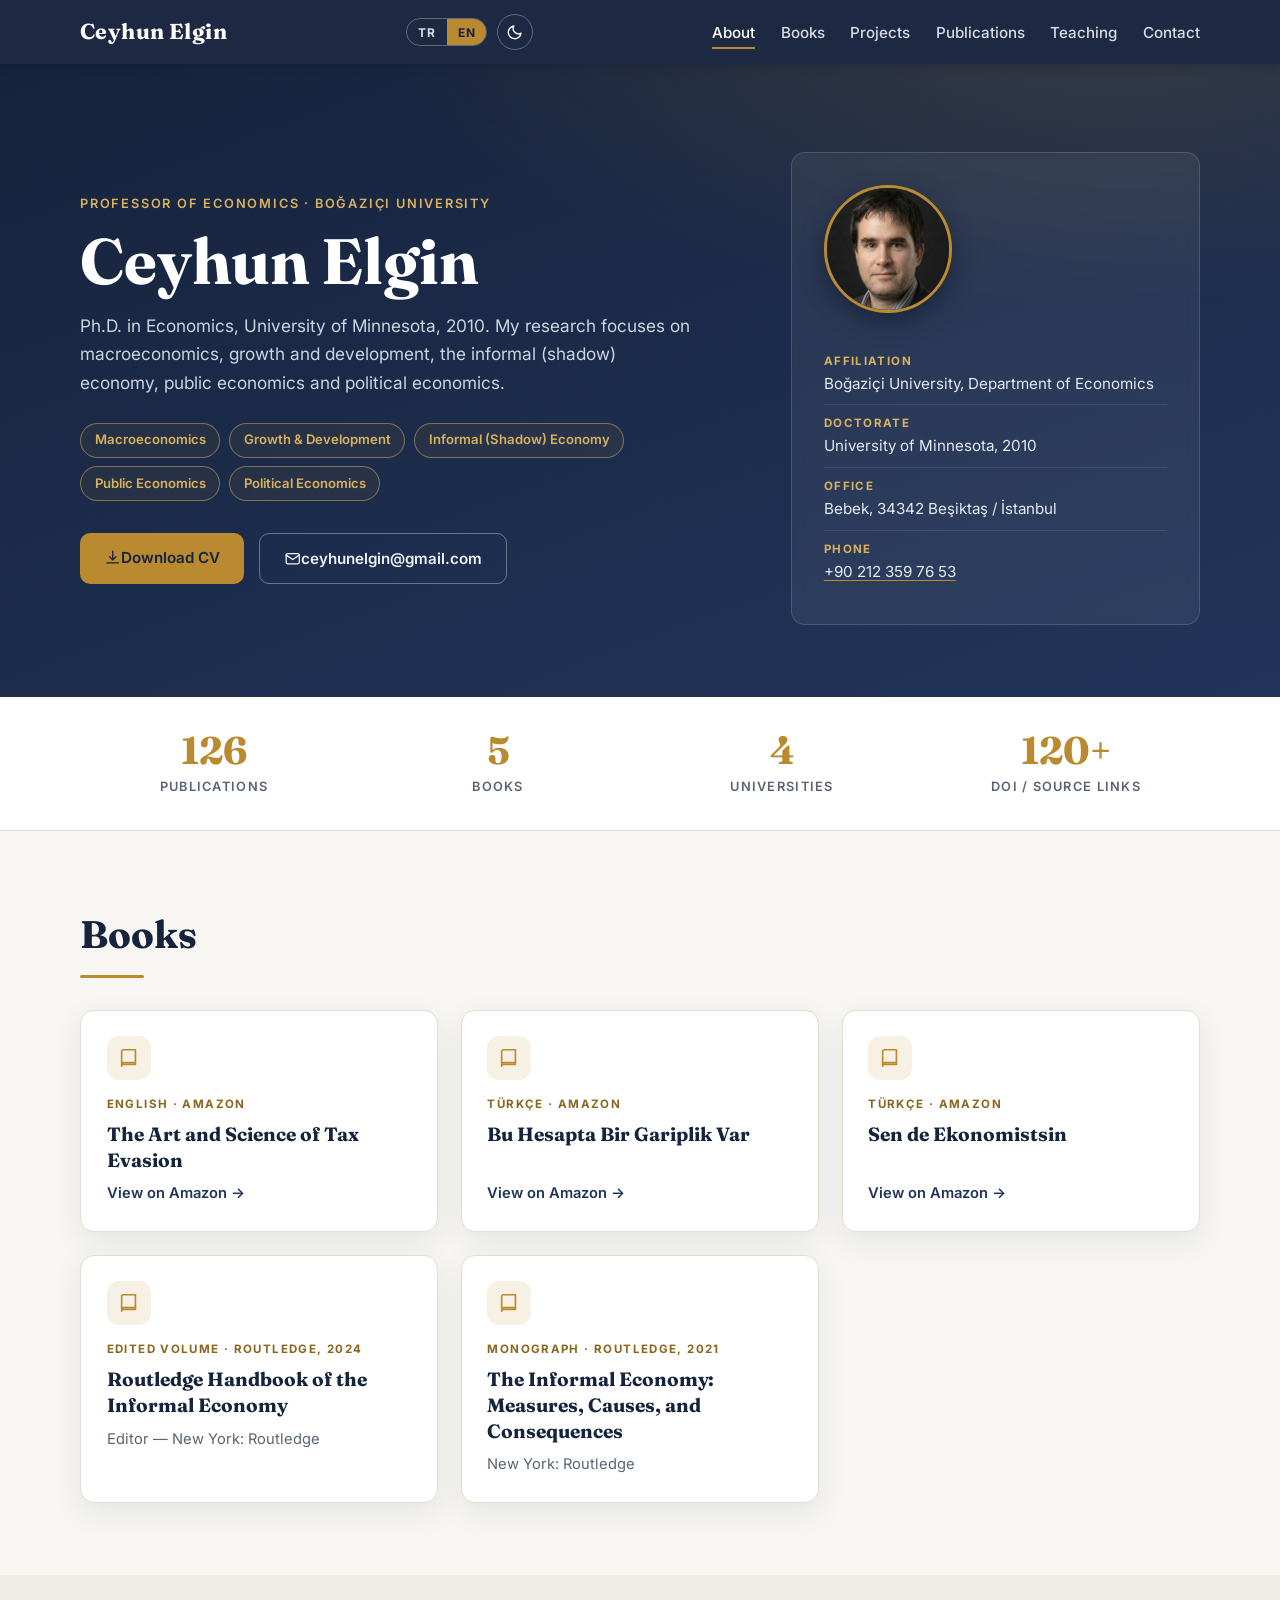
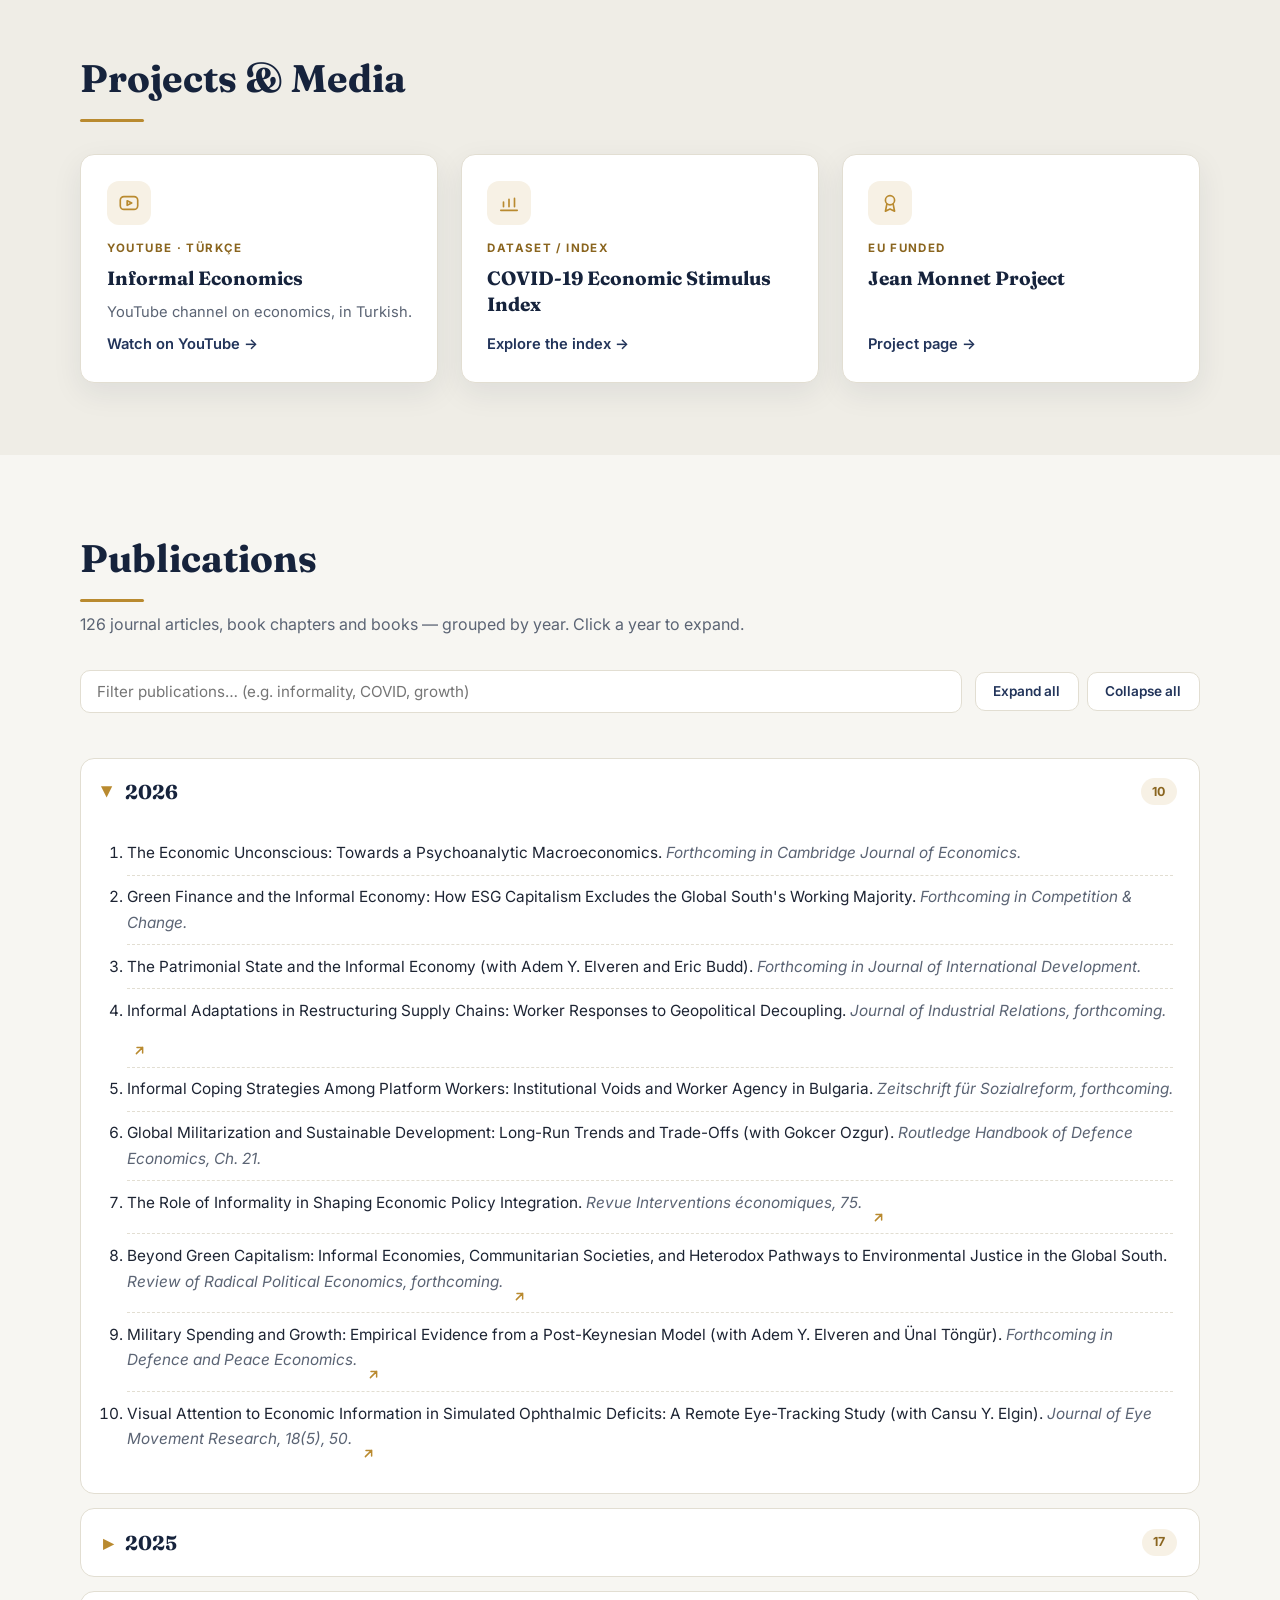
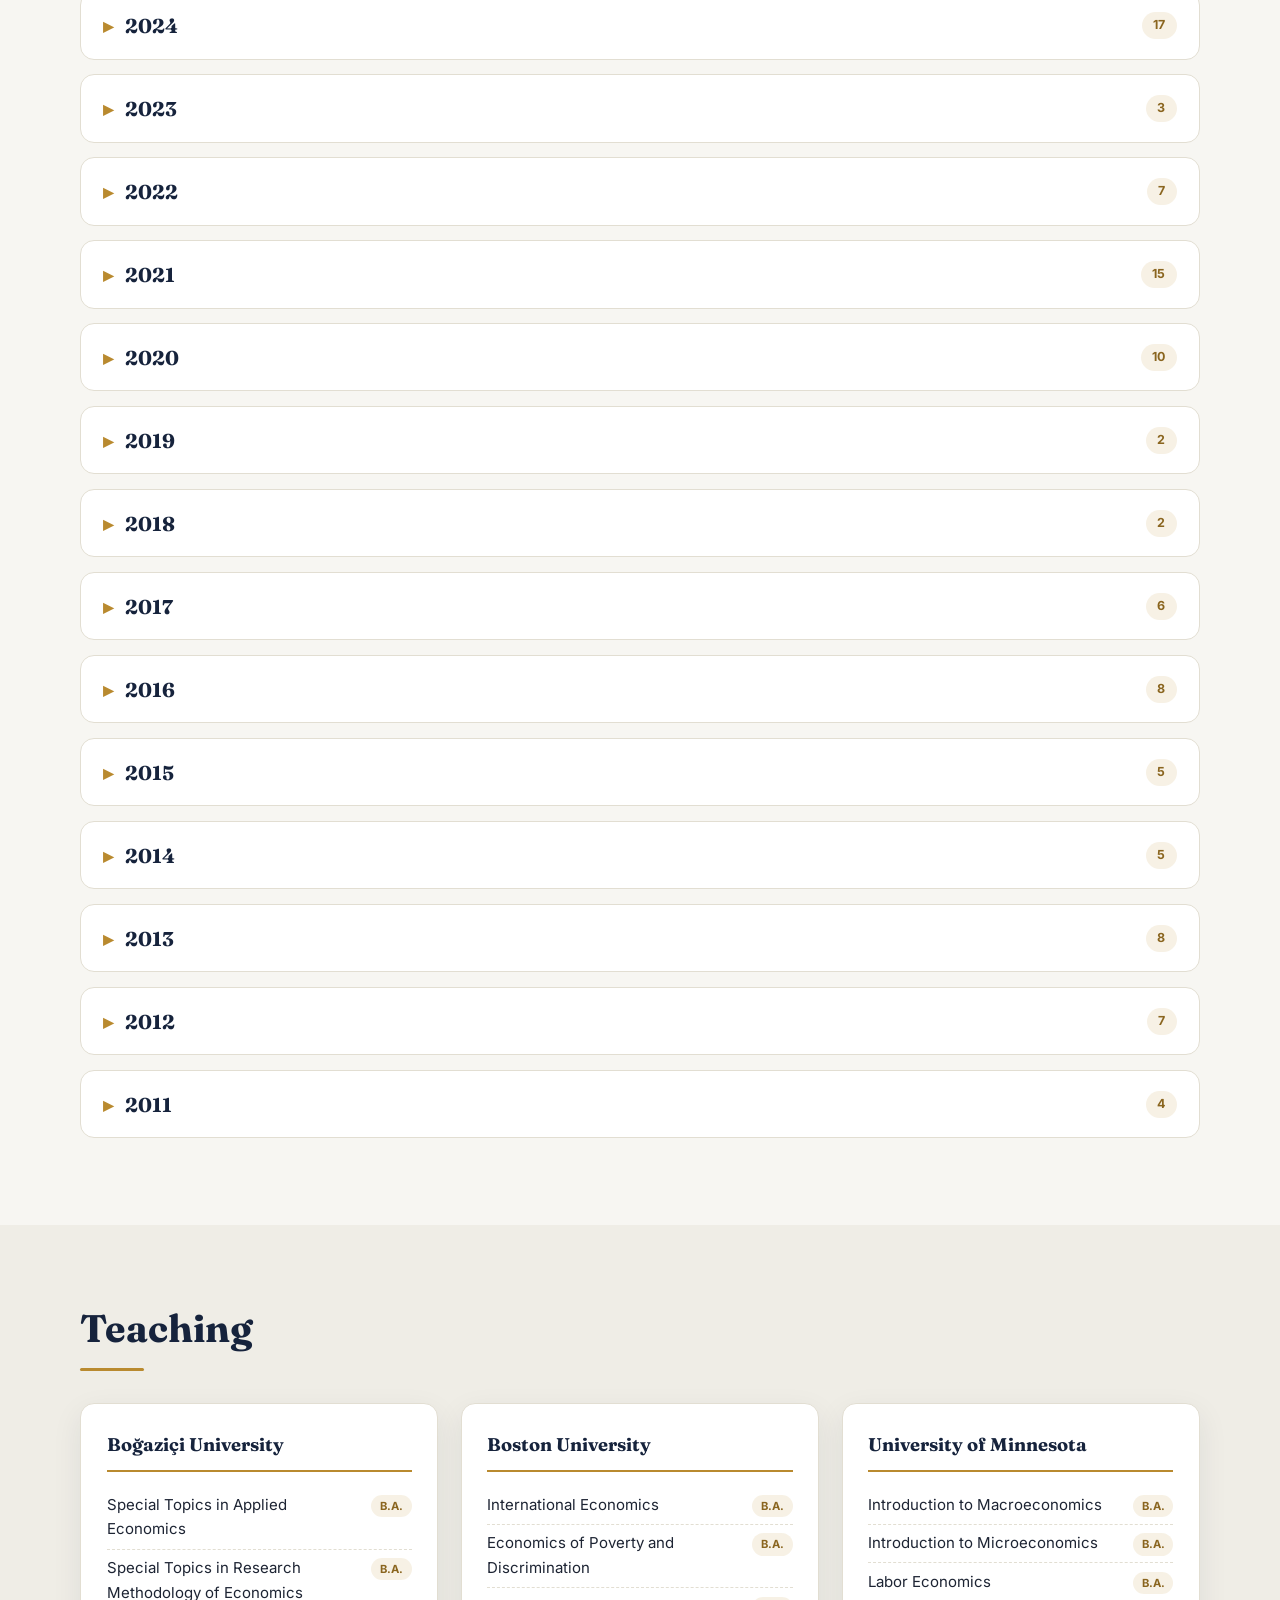
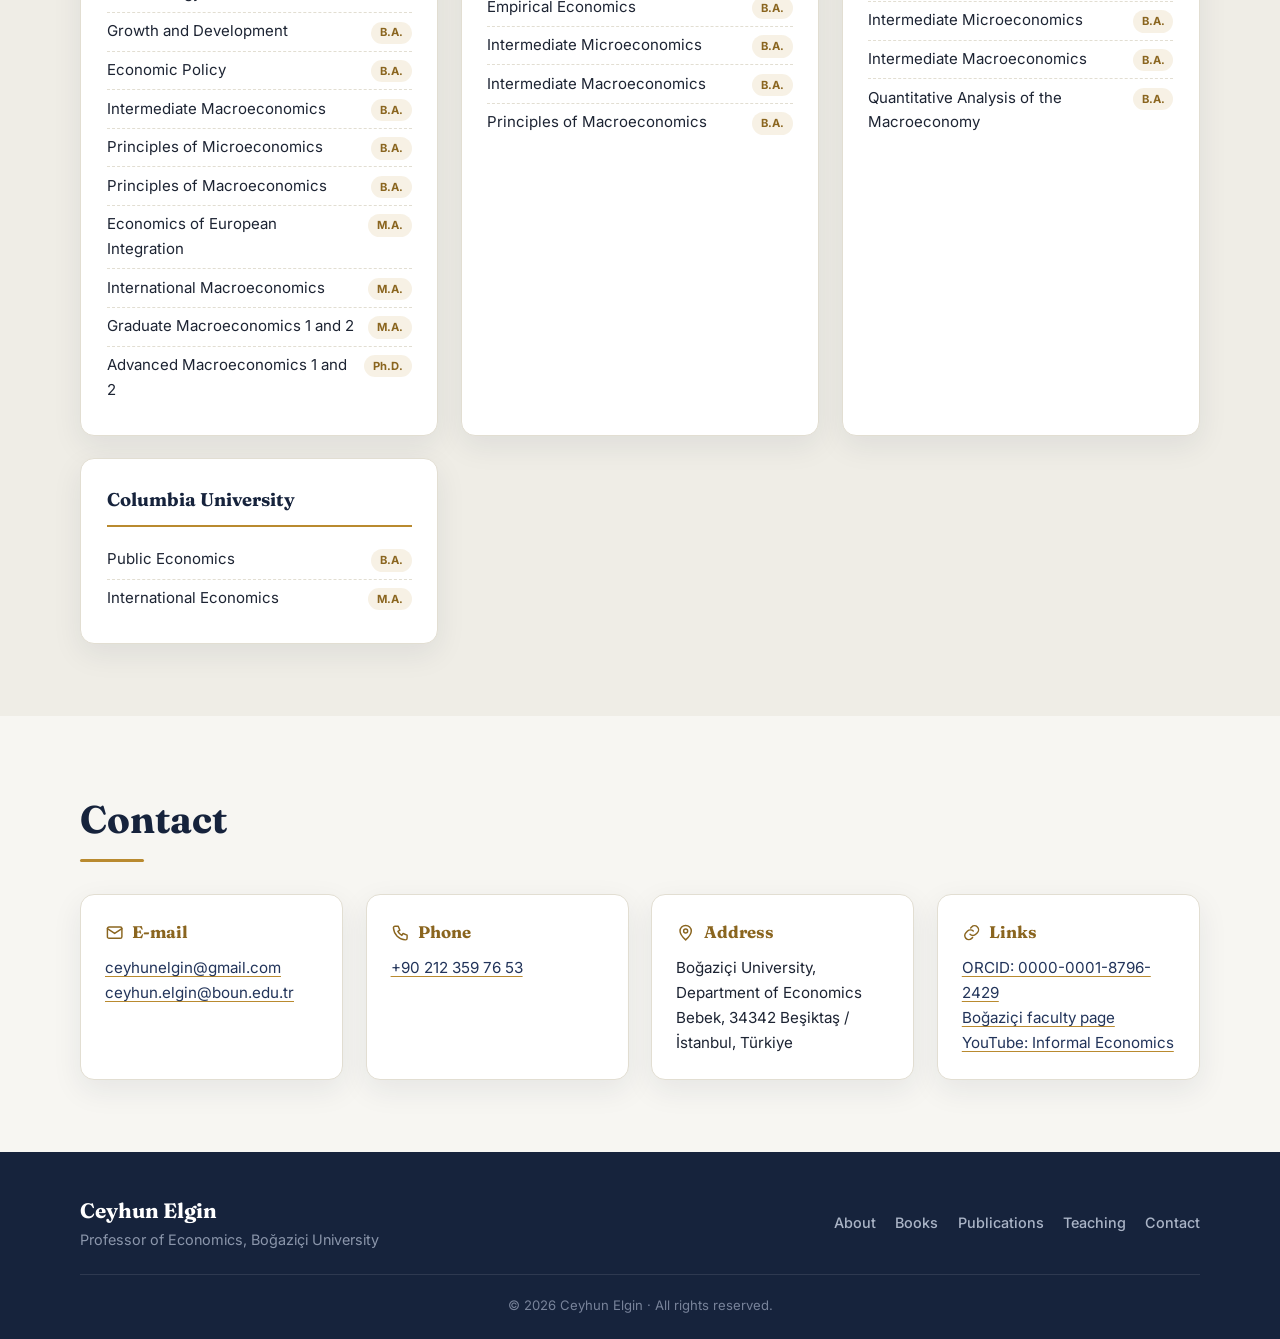
==== index.html @ 6b109268 "Add files via upload" ====
<!DOCTYPE html>
<html lang="en">
<head>
  <meta charset="UTF-8">
  <meta name="viewport" content="width=device-width, initial-scale=1.0">
  <title>Ceyhun Elgin — Professor of Economics, Boğaziçi University</title>
  <meta name="description" content="Ceyhun Elgin — Professor of Economics at Boğaziçi University. Macroeconomics, growth and development, informal (shadow) economy, public economics, political economics.">
  <link rel="icon" type="image/svg+xml" href="assets/favicon.svg">
  <meta property="og:type" content="website">
  <meta property="og:title" content="Ceyhun Elgin — Professor of Economics, Boğaziçi University">
  <meta property="og:description" content="Macroeconomics, growth and development, informal (shadow) economy, public economics, political economics.">
  <meta property="og:image" content="assets/photo.jpg">
  <meta name="twitter:card" content="summary">
  <link rel="preconnect" href="https://fonts.googleapis.com">
  <link rel="preconnect" href="https://fonts.gstatic.com" crossorigin>
  <link href="https://fonts.googleapis.com/css2?family=Fraunces:opsz,wght@9..144,600;9..144,700&amp;family=Inter:wght@400;500;600;700&amp;display=swap" rel="stylesheet">
  <script type="application/ld+json">
  {
    "@context": "https://schema.org",
    "@type": "Person",
    "name": "Ceyhun Elgin",
    "jobTitle": "Professor of Economics",
    "affiliation": { "@type": "CollegeOrUniversity", "name": "Boğaziçi University" },
    "alumniOf": { "@type": "CollegeOrUniversity", "name": "University of Minnesota" },
    "email": "mailto:ceyhunelgin@gmail.com",
    "url": "http://www.ceyhunelgin.com/",
    "sameAs": [
      "https://orcid.org/0000-0001-8796-2429",
      "https://econ.boun.edu.tr/tr/ceyhun-elgin",
      "https://www.youtube.com/@kayitdisi/"
    ]
  }
  </script>
  <link rel="stylesheet" href="css/style.css">
</head>
<body>
  <a class="skip-link" href="#about" data-i18n="a11y.skip">Skip to main content</a>

  <header class="site-header" id="top">
    <nav class="nav container" data-i18n-attr="aria-label:a11y.mainnav" aria-label="Main navigation">
      <a class="nav__brand" href="#top">Ceyhun&nbsp;Elgin</a>
      <div class="nav__actions">
        <div class="lang-switch" role="group" aria-label="Language / Dil">
          <button type="button" data-lang="tr">TR</button>
          <button type="button" data-lang="en" class="active">EN</button>
        </div>
        <button class="theme-toggle" id="themeToggle" data-i18n-attr="aria-label:a11y.themeDark" aria-label="Switch to dark theme"></button>
        <button class="nav__toggle" data-i18n-attr="aria-label:a11y.menu" aria-label="Toggle menu" aria-expanded="false">
          <span></span><span></span><span></span>
        </button>
      </div>
      <ul class="nav__links">
        <li><a href="#about" data-i18n="nav.about">About</a></li>
        <li><a href="#books" data-i18n="nav.books">Books</a></li>
        <li><a href="#projects" data-i18n="nav.projects">Projects</a></li>
        <li><a href="#publications" data-i18n="nav.publications">Publications</a></li>
        <li><a href="#teaching" data-i18n="nav.teaching">Teaching</a></li>
        <li><a href="#contact" data-i18n="nav.contact">Contact</a></li>
      </ul>
    </nav>
  </header>

  <main>

    <!-- ============ HERO / ABOUT ============ -->
    <section class="hero" id="about">
      <div class="container hero__grid">
        <div class="hero__text">
          <p class="hero__kicker" data-i18n="hero.kicker">Professor of Economics · Boğaziçi University</p>
          <h1 class="hero__name">Ceyhun Elgin</h1>
          <p class="hero__bio" data-i18n="hero.bio">
            Ph.D. in Economics, University of Minnesota, 2010.
            My research focuses on macroeconomics, growth and development,
            the informal (shadow) economy, public economics and political economics.
          </p>
          <ul class="hero__tags" data-i18n-attr="aria-label:a11y.tags" aria-label="Research interests">
            <li data-i18n="hero.tag1">Macroeconomics</li>
            <li data-i18n="hero.tag2">Growth &amp; Development</li>
            <li data-i18n="hero.tag3">Informal (Shadow) Economy</li>
            <li data-i18n="hero.tag4">Public Economics</li>
            <li data-i18n="hero.tag5">Political Economics</li>
          </ul>
          <div class="hero__actions">
            <a class="btn btn--primary" href="http://web.boun.edu.tr/elgin/CV_Ceyhun_Elgin.pdf" target="_blank" rel="noopener"><svg class="ic" viewBox="0 0 24 24" aria-hidden="true"><path d="M12 3v12m0 0l-4.5-4.5M12 15l4.5-4.5M4 19h16"/></svg><span data-i18n="hero.cv">Download CV</span></a>
            <a class="btn btn--ghost" href="mailto:ceyhunelgin@gmail.com"><svg class="ic" viewBox="0 0 24 24" aria-hidden="true"><rect x="3" y="5" width="18" height="14" rx="2"/><path d="M3 7l9 6 9-6"/></svg>ceyhunelgin@gmail.com</a>
          </div>
        </div>
        <div class="hero__card">
          <img class="hero__photo" src="assets/photo.jpg" alt="Ceyhun Elgin" width="128" height="128">
          <dl class="hero__facts">
            <div><dt data-i18n="facts.affiliation">Affiliation</dt><dd data-i18n="facts.affiliation.v">Boğaziçi University, Department of Economics</dd></div>
            <div><dt data-i18n="facts.doctorate">Doctorate</dt><dd data-i18n="facts.doctorate.v">University of Minnesota, 2010</dd></div>
            <div><dt data-i18n="facts.office">Office</dt><dd>Bebek, 34342 Beşiktaş / İstanbul</dd></div>
            <div><dt data-i18n="facts.phone">Phone</dt><dd><a href="tel:+902123597653">+90 212 359 76 53</a></dd></div>
          </dl>
        </div>
      </div>
    </section>

    <!-- ============ STATS ============ -->
    <section class="stats" data-i18n-attr="aria-label:a11y.stats" aria-label="Overview">
      <div class="container stats__grid">
        <div class="stat"><span class="stat__num">126</span><span class="stat__label" data-i18n="stats.pubs">Publications</span></div>
        <div class="stat"><span class="stat__num">5</span><span class="stat__label" data-i18n="stats.books">Books</span></div>
        <div class="stat"><span class="stat__num">4</span><span class="stat__label" data-i18n="stats.unis">Universities</span></div>
        <div class="stat"><span class="stat__num">120+</span><span class="stat__label" data-i18n="stats.links">DOI / Source Links</span></div>
      </div>
    </section>

    <!-- ============ BOOKS ============ -->
    <section class="section" id="books">
      <div class="container">
        <h2 class="section__title" data-i18n="books.title">Books</h2>
        <div class="cards">
          <article class="card">
            <span class="card__icon"><svg class="ic" viewBox="0 0 24 24" aria-hidden="true"><path d="M4 5a2 2 0 012-2h13v16H6a2 2 0 00-2 2z"/><path d="M4 19a2 2 0 012-2h13"/></svg></span>
            <p class="card__label">English · Amazon</p>
            <h3 class="card__title">The Art and Science of Tax Evasion</h3>
            <a class="card__link" href="https://www.amazon.com/dp/B0F87F5MZX" target="_blank" rel="noopener" data-i18n="books.amazon">View on Amazon →</a>
          </article>
          <article class="card">
            <span class="card__icon"><svg class="ic" viewBox="0 0 24 24" aria-hidden="true"><path d="M4 5a2 2 0 012-2h13v16H6a2 2 0 00-2 2z"/><path d="M4 19a2 2 0 012-2h13"/></svg></span>
            <p class="card__label">Türkçe · Amazon</p>
            <h3 class="card__title">Bu Hesapta Bir Gariplik Var</h3>
            <a class="card__link" href="https://www.amazon.com.tr/Hesapta-Bir-Gariplik-Var-Kand%C4%B1r%C4%B1lmak/dp/6254184079/" target="_blank" rel="noopener" data-i18n="books.amazon2">Amazon'da görüntüle →</a>
          </article>
          <article class="card">
            <span class="card__icon"><svg class="ic" viewBox="0 0 24 24" aria-hidden="true"><path d="M4 5a2 2 0 012-2h13v16H6a2 2 0 00-2 2z"/><path d="M4 19a2 2 0 012-2h13"/></svg></span>
            <p class="card__label">Türkçe · Amazon</p>
            <h3 class="card__title">Sen de Ekonomistsin</h3>
            <a class="card__link" href="https://www.amazon.com.tr/Sen-Ekonomistsin-Ceyhun-Elgin/dp/6254184788/" target="_blank" rel="noopener" data-i18n="books.amazon2">Amazon'da görüntüle →</a>
          </article>
          <article class="card">
            <span class="card__icon"><svg class="ic" viewBox="0 0 24 24" aria-hidden="true"><path d="M4 5a2 2 0 012-2h13v16H6a2 2 0 00-2 2z"/><path d="M4 19a2 2 0 012-2h13"/></svg></span>
            <p class="card__label" data-i18n="books.b4label">Edited Volume · Routledge, 2024</p>
            <h3 class="card__title">Routledge Handbook of the Informal Economy</h3>
            <p class="card__note" data-i18n="books.b4note">Editor — New York: Routledge</p>
          </article>
          <article class="card">
            <span class="card__icon"><svg class="ic" viewBox="0 0 24 24" aria-hidden="true"><path d="M4 5a2 2 0 012-2h13v16H6a2 2 0 00-2 2z"/><path d="M4 19a2 2 0 012-2h13"/></svg></span>
            <p class="card__label" data-i18n="books.b5label">Monograph · Routledge, 2021</p>
            <h3 class="card__title">The Informal Economy: Measures, Causes, and Consequences</h3>
            <p class="card__note">New York: Routledge</p>
          </article>
        </div>
      </div>
    </section>

    <!-- ============ PROJECTS ============ -->
    <section class="section section--alt" id="projects">
      <div class="container">
        <h2 class="section__title" data-i18n="projects.title">Projects &amp; Media</h2>
        <div class="cards">
          <article class="card">
            <span class="card__icon"><svg class="ic" viewBox="0 0 24 24" aria-hidden="true"><rect x="2.5" y="5" width="19" height="14" rx="4"/><path d="M10 9.5l5 2.5-5 2.5z"/></svg></span>
            <p class="card__label">YouTube · Türkçe</p>
            <h3 class="card__title">Informal Economics</h3>
            <p class="card__note" data-i18n="projects.p1note">YouTube channel on economics, in Turkish.</p>
            <a class="card__link" href="https://www.youtube.com/@kayitdisi/" target="_blank" rel="noopener" data-i18n="projects.p1link">Watch on YouTube →</a>
          </article>
          <article class="card">
            <span class="card__icon"><svg class="ic" viewBox="0 0 24 24" aria-hidden="true"><path d="M3 20h18M6 16v-5m6 5V8m6 8v-9"/></svg></span>
            <p class="card__label" data-i18n="projects.p2label">Dataset / Index</p>
            <h3 class="card__title">COVID-19 Economic Stimulus Index</h3>
            <a class="card__link" href="http://web.boun.edu.tr/elgin/COVID.htm" target="_blank" rel="noopener" data-i18n="projects.p2link">Explore the index →</a>
          </article>
          <article class="card">
            <span class="card__icon"><svg class="ic" viewBox="0 0 24 24" aria-hidden="true"><circle cx="12" cy="9" r="5"/><path d="M8.5 13.5L7 21l5-2.5L17 21l-1.5-7.5"/></svg></span>
            <p class="card__label" data-i18n="projects.p3label">EU Funded</p>
            <h3 class="card__title">Jean Monnet Project</h3>
            <a class="card__link" href="https://web.bogazici.edu.tr/elgin/JeanMonnet.htm" target="_blank" rel="noopener" data-i18n="projects.p3link">Project page →</a>
          </article>
        </div>
      </div>
    </section>

    <!-- ============ PUBLICATIONS ============ -->
    <section class="section" id="publications">
      <div class="container">
        <h2 class="section__title" data-i18n="pubs.title">Publications</h2>
        <p class="section__intro" data-i18n="pubs.intro">126 journal articles, book chapters and books — grouped by year. Click a year to expand.</p>

        <div class="pub-toolbar">
          <input type="search" id="pubSearch" class="pub-toolbar__search" placeholder="Filter publications… (e.g. informality, COVID, growth)" data-i18n-attr="placeholder:pubs.search,aria-label:pubs.search" aria-label="Filter publications">
          <div class="pub-toolbar__btns">
            <button type="button" class="toolbar-btn" id="expandAll" data-i18n="pubs.expandAll">Expand all</button>
            <button type="button" class="toolbar-btn" id="collapseAll" data-i18n="pubs.collapseAll">Collapse all</button>
          </div>
        </div>
        <p class="pub-status" id="pubStatus" role="status" aria-live="polite"></p>

        <details class="year" open>
          <summary><span class="year__label">2026</span><span class="year__count">10</span></summary>
          <ol class="pubs">
            <li>The Economic Unconscious: Towards a Psychoanalytic Macroeconomics. <em>Forthcoming in Cambridge Journal of Economics.</em></li>
            <li>Green Finance and the Informal Economy: How ESG Capitalism Excludes the Global South's Working Majority. <em>Forthcoming in Competition &amp; Change.</em></li>
            <li>The Patrimonial State and the Informal Economy (with Adem Y. Elveren and Eric Budd). <em>Forthcoming in Journal of International Development.</em></li>
            <li>Informal Adaptations in Restructuring Supply Chains: Worker Responses to Geopolitical Decoupling. <em>Journal of Industrial Relations, forthcoming.</em> <a class="pub-src" href="https://journals.sagepub.com/doi/10.1177/00221856261454714" target="_blank" rel="noopener" title="Kaynak / DOI">↗</a></li>
            <li>Informal Coping Strategies Among Platform Workers: Institutional Voids and Worker Agency in Bulgaria. <em>Zeitschrift für Sozialreform, forthcoming.</em></li>
            <li>Global Militarization and Sustainable Development: Long-Run Trends and Trade-Offs (with Gokcer Ozgur). <em>Routledge Handbook of Defence Economics, Ch. 21.</em></li>
            <li>The Role of Informality in Shaping Economic Policy Integration. <em>Revue Interventions économiques, 75.</em> <a class="pub-src" href="https://journals.openedition.org/interventionseconomiques/pdf/30331" target="_blank" rel="noopener" title="Kaynak / DOI">↗</a></li>
            <li>Beyond Green Capitalism: Informal Economies, Communitarian Societies, and Heterodox Pathways to Environmental Justice in the Global South. <em>Review of Radical Political Economics, forthcoming.</em> <a class="pub-src" href="https://journals.sagepub.com/eprint/DZAF3YYUZNCDNIHXG74P/full" target="_blank" rel="noopener" title="Kaynak / DOI">↗</a></li>
            <li>Military Spending and Growth: Empirical Evidence from a Post-Keynesian Model (with Adem Y. Elveren and Ünal Töngür). <em>Forthcoming in Defence and Peace Economics.</em> <a class="pub-src" href="https://www.tandfonline.com/doi/full/10.1080/10242694.2025.2609794" target="_blank" rel="noopener" title="Kaynak / DOI">↗</a></li>
            <li>Visual Attention to Economic Information in Simulated Ophthalmic Deficits: A Remote Eye-Tracking Study (with Cansu Y. Elgin). <em>Journal of Eye Movement Research, 18(5), 50.</em> <a class="pub-src" href="https://www.mdpi.com/1995-8692/18/5/50" target="_blank" rel="noopener" title="Kaynak / DOI">↗</a></li>
          </ol>
        </details>

        <details class="year">
          <summary><span class="year__label">2025</span><span class="year__count">17</span></summary>
          <ol class="pubs">
            <li>Vom Postsozialismus zum Neofaschismus? Informalität und das Scheitern zivilgesellschaftlicher Alternativen in Ostdeutschland, Polen und Russland. <em>Das Argument, 344, 70–90.</em> <a class="pub-src" href="https://argument.de/produkt/das-argument-344/" target="_blank" rel="noopener" title="Kaynak / DOI">↗</a></li>
            <li>Auction Structure and Court-Ordered Real Estate Sale Outcomes: Evidence from Co-Ownership Dissolution Cases in Turkey. <em>European Journal of Law and Economics, 60, 55–80.</em> <a class="pub-src" href="https://link.springer.com/article/10.1007/s10657-025-09847-x" target="_blank" rel="noopener" title="Kaynak / DOI">↗</a></li>
            <li>Beyond Vision: Economic Toll of Untreated Mental Health Disorders in Ophthalmic Patients (with Cansu Yüksel Elgin). <em>BJPsych Open, 11(6): e246.</em> <a class="pub-src" href="https://www.cambridge.org/core/journals/bjpsych-open/article/beyond-vision-economic-toll-of-untreated-mental-health-disorders-in-ophthalmic-patients/D8D5E88A4BC8CC671D674E24DE9D9BDE" target="_blank" rel="noopener" title="Kaynak / DOI">↗</a></li>
            <li>The Effect of Informality on Profit Rates: The Role of Feminization of Labor (with Adem Y. Elveren and Ünal Töngür). <em>Forthcoming in Journal of Post Keynesian Economics.</em> <a class="pub-src" href="https://www.tandfonline.com/doi/full/10.1080/01603477.2024.2394067" target="_blank" rel="noopener" title="Kaynak / DOI">↗</a></li>
            <li>The Impact of Manufacturing Origin on Covid-19 Vaccine Perceptions: A Vignette Study from Türkiye (with Hatime Kamilçelebi). <em>Društvena istraživanja: Journal for General Social Issues, 34(3), 327–348.</em> <a class="pub-src" href="https://hrcak.srce.hr/en/336580" target="_blank" rel="noopener" title="Kaynak / DOI">↗</a></li>
            <li>Trade Linkages and Disconnects: The Role of Informality in Shaping Economic Policy Integration. <em>Forthcoming in Interventions économiques / Papers in Political Economy.</em></li>
            <li>Academic Freedom Across Liberal Arts Colleges in Europe. <em>Journal of Higher Education Policy and Leadership Studies, 6(1), 199–210.</em> <a class="pub-src" href="https://johepal.com/article-1-1118-en.html" target="_blank" rel="noopener" title="Kaynak / DOI">↗</a></li>
            <li>A Multi-Level Futures Analysis of European Teleophthalmology through 2040: Development and Application of a Conceptual Framework for Healthcare Transformation (with Cansu Yuksel Elgin). <em>European Journal of Futures Research, 13.</em> <a class="pub-src" href="https://link.springer.com/article/10.1186/s40309-025-00257-5" target="_blank" rel="noopener" title="Kaynak / DOI">↗</a></li>
            <li>Galbraith's Theory of Social Balance and Informal Economy: Evidence from Global Data (with Adem Y. Elveren). <em>Forthcoming in Journal of Economic Issues.</em></li>
            <li>In Their Eyes: Parental Experiences Navigating Pediatric Glaucoma Diagnosis, Treatment, and Care in Turkey — A Qualitative Study (with Cansu Y. Elgin). <em>BMC Pediatrics, 25(444).</em> <a class="pub-src" href="https://link.springer.com/article/10.1186/s12887-025-05813-3" target="_blank" rel="noopener" title="Kaynak / DOI">↗</a></li>
            <li>Fostering Critical Inquiry: Radical Pedagogies in Teaching the Economics of the COVID-19 Pandemic. <em>Real-World Economics Review, 110, 98–111.</em> <a class="pub-src" href="https://www.paecon.net/PAEReview/issue110/whole110.pdf" target="_blank" rel="noopener" title="Kaynak / DOI">↗</a></li>
            <li>The Philosophical Erosion of Authentic Belief in Ideological Dictatorships and the Fragility of Inner Circles. <em>The Annals of the University of Bucharest, Philosophy Series, 73(2).</em> <a class="pub-src" href="https://journals.unibuc.ro/index.php/aub-philosophy/en/article/view/1144" target="_blank" rel="noopener" title="Kaynak / DOI">↗</a></li>
            <li>Anticipatory Macroeconomic Governance: Exploring Future-Oriented Strategies for Economic Resilience and Sustainability. <em>European Journal of Futures Research, 13(4).</em> <a class="pub-src" href="https://eujournalfuturesresearch.springeropen.com/articles/10.1186/s40309-025-00248-6" target="_blank" rel="noopener" title="Kaynak / DOI">↗</a></li>
            <li>IMF Standby Agreements and Inequality: The Role of Informality (with Adem Y. Elveren). <em>Forthcoming in Review of Development Economics.</em> <a class="pub-src" href="https://onlinelibrary.wiley.com/doi/10.1111/rode.13192" target="_blank" rel="noopener" title="Kaynak / DOI">↗</a></li>
            <li>Countercyclical Economic Policy Response During COVID-19. <em>Forthcoming in Economic Systems.</em> <a class="pub-src" href="https://www.sciencedirect.com/science/article/abs/pii/S0939362524001109" target="_blank" rel="noopener" title="Kaynak / DOI">↗</a></li>
            <li>An Evaluation and Comparative Analysis of Fiscal and Macrofinancial Policies during the COVID-19 Pandemic: The Case of Bulgaria in the Balkan Context (with Adem Y. Elveren). <em>Economic Studies Journal, (1), 89–112.</em> <a class="pub-src" href="https://www.ceeol.com/search/article-detail?id=1300313" target="_blank" rel="noopener" title="Kaynak / DOI">↗</a> <a class="pub-src" href="https://ideas.repec.org/a/bas/econst/y2025i1p89-112.html" target="_blank" rel="noopener" title="RePEc kaydı">↗</a></li>
            <li>Informality and Female Labor Income Share (with Adem Y. Elveren and Ünal Töngür). <em>Ankara Üniversitesi SBF Dergisi, 80(1), 1–24.</em> <a class="pub-src" href="https://dergipark.org.tr/tr/download/article-file/3934533" target="_blank" rel="noopener" title="Kaynak / DOI">↗</a></li>
          </ol>
        </details>

        <details class="year">
          <summary><span class="year__label">2024</span><span class="year__count">17</span></summary>
          <ol class="pubs">
            <li>Routledge Handbook of the Informal Economy (Editor). <em>New York: Routledge.</em> <a class="pub-src" href="https://www.routledge.com/Routledge-Handbook-of-the-Informal-Economy/Elgin/p/book/9781032441801" target="_blank" rel="noopener" title="Kaynak / DOI">↗</a></li>
            <li>Shadow Economy Over the Business Cycle: How Do Formal and Shadow Cycles Interact? (with Serdar Birinci). <em>In Routledge Handbook of the Informal Economy (pp. 213–229), Routledge.</em> <a class="pub-src" href="https://www.taylorfrancis.com/chapters/edit/10.4324/9781003370888-14/shadow-economy-business-cycle-serdar-birinci-ceyhun-elgin" target="_blank" rel="noopener" title="Kaynak / DOI">↗</a></li>
            <li>Provincial Estimates of Informality: Example from Turkey (with G. Öz Yalaman). <em>In Routledge Handbook of the Informal Economy (pp. 230–249), Routledge.</em> <a class="pub-src" href="https://www.taylorfrancis.com/chapters/edit/10.4324/9781003370888-15/provincial-estimates-informality-ceyhun-elgin-gamze-öz-yalaman" target="_blank" rel="noopener" title="Kaynak / DOI">↗</a></li>
            <li>Access to Finance and Size of the Informal Sector (with T. Göksel and B. Kimsanova). <em>In Routledge Handbook of the Informal Economy (pp. 343–355), Routledge.</em> <a class="pub-src" href="https://www.taylorfrancis.com/chapters/edit/10.4324/9781003370888-22/access-finance-size-informal-sector-ceyhun-elgin-turkmen-goksel-barchynai-kimsanova" target="_blank" rel="noopener" title="Kaynak / DOI">↗</a></li>
            <li>Examining the Determinants of Average Hours Worked: A Cross-Country Analysis (with D. Gültepe). <em>In Routledge Handbook of the Informal Economy (pp. 72–80), Routledge.</em> <a class="pub-src" href="https://www.taylorfrancis.com/chapters/edit/10.4324/9781003370888-5/examining-determinants-average-hours-worked-duru-gültepe-ceyhun-elgin" target="_blank" rel="noopener" title="Kaynak / DOI">↗</a></li>
            <li>Tax Morale: Model-Based Estimates (with G. Öz Yalaman). <em>In Routledge Handbook of the Informal Economy (pp. 418–433), Routledge.</em> <a class="pub-src" href="https://www.taylorfrancis.com/chapters/edit/10.4324/9781003370888-26/tax-morale-gamze-öz-yalaman-ceyhun-elgin" target="_blank" rel="noopener" title="Kaynak / DOI">↗</a></li>
            <li>Democracy and Fiscal-Policy Response to COVID-19 (with Sezer Yaşar). <em>Public Choice, 198, 25–45.</em> <a class="pub-src" href="https://link.springer.com/article/10.1007/s11127-023-01107-3" target="_blank" rel="noopener" title="Kaynak / DOI">↗</a></li>
            <li>Ethical Implications of AI-Driven Clinical Decision Support Systems on Healthcare Resource Allocation: A Qualitative Study of Healthcare Professionals' Perspectives (with Cansu Y. Elgin). <em>BMC Medical Ethics, 25: 148.</em> <a class="pub-src" href="https://bmcmedethics.biomedcentral.com/articles/10.1186/s12910-024-01151-8" target="_blank" rel="noopener" title="Kaynak / DOI">↗</a></li>
            <li>Integrating Ophthalmic Care into the Circular Bioeconomy (with Cansu Y. Elgin). <em>Cleaner and Circular Bioeconomy, 9: 100128.</em> <a class="pub-src" href="https://www.sciencedirect.com/science/article/pii/S2772801324000563" target="_blank" rel="noopener" title="Kaynak / DOI">↗</a></li>
            <li>Balancing Act: The Political Economy of Euro Adoption in the Balkans (with Kerem Cantekin). <em>In Book of Proceedings: Navigating Complexity and Change in the Balkans, 151–166.</em> <a class="pub-src" href="https://web.archive.org/web/20250616165516/https://ijbs.unyt.edu.al/wp-content/uploads/2025/04/UNYT-IJBS-Book-of-Proceedings-Istanbul-Conference-2025.pdf" target="_blank" rel="noopener" title="Kaynak / DOI">↗</a></li>
            <li>Unpacking the Economic Impact of Tourism: A Multidimensional Approach to Sustainable Development (with Adem Y. Elveren). <em>Journal of Cleaner Production, 478(1): 143947.</em> <a class="pub-src" href="https://www.sciencedirect.com/science/article/pii/S0959652624033961?via=ihub" target="_blank" rel="noopener" title="Kaynak / DOI">↗</a></li>
            <li>Political Appointments to Rector Positions: A Shifting Landscape in Turkish Academia. <em>Discover Education, 3(110).</em> <a class="pub-src" href="https://link.springer.com/article/10.1007/s44217-024-00200-z" target="_blank" rel="noopener" title="Kaynak / DOI">↗</a></li>
            <li>Wage-Productivity Gap and Discrimination against Syrian Refugees: Evidence from Turkey (with Adem Y. Elveren). <em>Economic and Labour Relations Review, 35(2), 243–255.</em> <a class="pub-src" href="https://www.cambridge.org/core/journals/the-economic-and-labour-relations-review/article/abs/wageproductivity-gap-and-discrimination-against-syrian-refugees-evidence-from-turkey/7D4AD3A397DA939E3FA28269339F8798" target="_blank" rel="noopener" title="Kaynak / DOI">↗</a></li>
            <li>Corporate Social Responsibility: Formal versus Informal Firms. <em>Corporate Social Responsibility and Environmental Management, 31(2), 776–783.</em> <a class="pub-src" href="https://onlinelibrary.wiley.com/doi/abs/10.1002/csr.2602" target="_blank" rel="noopener" title="Kaynak / DOI">↗</a></li>
            <li>Central Bank Independence and Inflation under Asymmetric Information: Delegation vs. Seesaw Effects (with Oğuz Öztunalı). <em>Journal of Central Banking Theory and Practice.</em> <a class="pub-src" href="https://sciendo.com/article/10.2478/jcbtp-2024-0029" target="_blank" rel="noopener" title="Kaynak / DOI">↗</a></li>
            <li>Novel Methods of Identifying Individual and Neighborhood Risk Factors for Loss to Follow-Up after Ophthalmic Screening. <em>Journal of Glaucoma, 33(4), 288–296.</em> <a class="pub-src" href="https://journals.lww.com/glaucomajournal/abstract/9900/novel_methods_of_identifying_individual_and.307.aspx" target="_blank" rel="noopener" title="Kaynak / DOI">↗</a></li>
            <li>Salary Negotiations: Gender Differences in Attitudes, Priorities and Behaviors of Ophthalmologists. <em>American Journal of Ophthalmology, 257, 154–164.</em> <a class="pub-src" href="https://authors.elsevier.com/c/1hytlgnZGv93" target="_blank" rel="noopener" title="Kaynak / DOI">↗</a></li>
          </ol>
        </details>

        <details class="year">
          <summary><span class="year__label">2023</span><span class="year__count">3</span></summary>
          <ol class="pubs">
            <li>Economic Stimulus Measures during the Pandemic: The Role of Fiscal Decentralization (with Abdullah Yalaman and Sezer Yaşar). <em>Cambridge Journal of Regions, Economy and Society, 16(1), 167–184.</em> <a class="pub-src" href="https://academic.oup.com/cjres/article-abstract/16/1/167/6968948" target="_blank" rel="noopener" title="Kaynak / DOI">↗</a></li>
            <li>Measuring Green Technology Adoption across Countries (with Gokcer Ozgur and Kerem Cantekin). <em>Sustainable Development, 31(1), 1–11.</em> <a class="pub-src" href="https://onlinelibrary.wiley.com/doi/abs/10.1002/sd.2368" target="_blank" rel="noopener" title="Kaynak / DOI">↗</a></li>
            <li>Evaluating the Effectiveness of Labor Market Interventions on Reducing the Impact of the COVID-19 Pandemic (with Gamze Öz Yalaman and Colin Williams). <em>Review of Development Economics, 27(1), 352–374.</em> <a class="pub-src" href="https://onlinelibrary.wiley.com/doi/abs/10.1111/rode.12938" target="_blank" rel="noopener" title="Kaynak / DOI">↗</a></li>
          </ol>
        </details>

        <details class="year">
          <summary><span class="year__label">2022</span><span class="year__count">7</span></summary>
          <ol class="pubs">
            <li>Neighborhood-Level Social Determinants of Health and Follow Up. <em>Investigative Ophthalmology &amp; Visual Science, 63(7), 2797-A0127.</em> <a class="pub-src" href="https://iovs.arvojournals.org/article.aspx?articleid=2780739" target="_blank" rel="noopener" title="Kaynak / DOI">↗</a></li>
            <li>Validation of the New York University Langone Eye Test Application, a Smartphone-Based Visual Acuity Test. <em>Ophthalmology Science, 2(3): 100182.</em> <a class="pub-src" href="https://www.sciencedirect.com/science/article/pii/S2666914522000719" target="_blank" rel="noopener" title="Kaynak / DOI">↗</a></li>
            <li>Military Spending and Sustainable Development (with Gokcer Ozgur, Adem Y. Elveren and Gül Dertli). <em>Review of Development Economics, 26(3), 1466–1490.</em> <a class="pub-src" href="https://onlinelibrary.wiley.com/doi/abs/10.1111/rode.12893" target="_blank" rel="noopener" title="Kaynak / DOI">↗</a></li>
            <li>Evolution of the Relationship between Incarceration and the Labor Market in the United States, 1945–2016 (with Kerem Cantekin and Adem Y. Elveren). <em>Journal of Social, Political, and Economic Studies, 47(1–2).</em> <a class="pub-src" href="https://www.jspes.org/spring_summer_2022_cantekin.html" target="_blank" rel="noopener" title="Kaynak / DOI">↗</a></li>
            <li>Fiscal Stimulus Packages to COVID-19: The Role of Informality (with Colin C. Williams, Gamze Öz-Yalaman and Abdullah Yalaman). <em>Journal of International Development, 34(4), 861–879.</em> <a class="pub-src" href="https://onlinelibrary.wiley.com/doi/10.1002/jid.3628" target="_blank" rel="noopener" title="Kaynak / DOI">↗</a></li>
            <li>Marginal Cost of Public Funds under the Presence of Informality (with T. Türk and O. Torul). <em>Review of Public Economics, 241, 79–103.</em> <a class="pub-src" href="https://hpe-rpe.org/ief/219/241-2-2022/5024/marginal-cost-of-public-funds-under-the-presence-of-informality-2.pdf" target="_blank" rel="noopener" title="Kaynak / DOI">↗</a></li>
            <li>Persistency of Military Spending and Fiscal Policy Responses to Covid-19 (with Kerem Cantekin and Adem Y. Elveren). <em>Forthcoming in Critical Military Studies.</em> <a class="pub-src" href="https://www.tandfonline.com/doi/full/10.1080/23337486.2022.2158771" target="_blank" rel="noopener" title="Kaynak / DOI">↗</a></li>
          </ol>
        </details>

        <details class="year">
          <summary><span class="year__label">2021</span><span class="year__count">15</span></summary>
          <ol class="pubs">
            <li>The Informal Economy: Measures, Causes, and Consequences. <em>New York: Routledge.</em> <a class="pub-src" href="https://www.routledge.com/The-Informal-Economy-Measures-Causes-and-Consequences-1st-Edition/Elgin/p/book/9780367280826" target="_blank" rel="noopener" title="Kaynak / DOI">↗</a></li>
            <li>Risky Choices from a Natural Experiment in Turkey (with O. Torul and E. Aydoğdu). <em>Journal of Behavioral and Experimental Economics, 92: 101685.</em> <a class="pub-src" href="https://www.sciencedirect.com/science/article/abs/pii/S2214804321000252" target="_blank" rel="noopener" title="Kaynak / DOI">↗</a></li>
            <li>Pigouvian Exploitation, Informality, and Economic Growth: Theory and Evidence. <em>Efil Journal of Economics Research, 4(3).</em> <a class="pub-src" href="https://shop.efilyayinevi.com/wp-content/uploads/2021/10/EfilJournal-Cilt-4-Sayi-3.pdf" target="_blank" rel="noopener" title="Kaynak / DOI">↗</a></li>
            <li>Understanding the Informal Economy: Concepts and Trends (with A. Kose, F. Ohnsorge and S. Yu). <em>In The Long Shadow of Informality (Ed. F. Ohnsorge and S. Yu), World Bank.</em> <a class="pub-src" href="https://web.archive.org/web/20241112163328/https://thedocs.worldbank.org/en/doc/37511318c092e6fd4ca3c60f0af0bea3-0350012021/related/Informal-economy-Chapter-2.pdf" target="_blank" rel="noopener" title="Kaynak / DOI">↗</a></li>
            <li>Growing Apart or Moving Together? Synchronization of Informal- and Formal-Economy Business Cycles (with A. Kose, F. Ohnsorge and S. Yu). <em>In The Long Shadow of Informality (Ed. F. Ohnsorge and S. Yu), World Bank.</em> <a class="pub-src" href="https://web.archive.org/web/20240930212432/https://thedocs.worldbank.org/en/doc/37511318c092e6fd4ca3c60f0af0bea3-0350012021/related/Informal-economy-Chapter-3.pdf" target="_blank" rel="noopener" title="Kaynak / DOI">↗</a></li>
            <li>Velocity of Money and the Shadow Economy (with E. İyidost). <em>Forthcoming in Applied Economics Letters.</em> <a class="pub-src" href="https://www.tandfonline.com/doi/abs/10.1080/13504851.2021.1961117?journalCode=rael20" target="_blank" rel="noopener" title="Kaynak / DOI">↗</a></li>
            <li>Informality, Inequality, and Feminization of Labor. <em>Women's Studies International Forum, 88: 102505.</em> <a class="pub-src" href="https://www.sciencedirect.com/science/article/pii/S0277539521000698" target="_blank" rel="noopener" title="Kaynak / DOI">↗</a></li>
            <li>Economic Policy Responses to the COVID-19 Pandemic: The Role of Central Bank Independence. <em>Economics Letters, 204: 109874.</em> <a class="pub-src" href="https://www.sciencedirect.com/science/article/pii/S0165176521001518" target="_blank" rel="noopener" title="Kaynak / DOI">↗</a></li>
            <li>Economic Policy Responses to Covid-19: The Case of EU and non-EU Mediterranean Countries (with Gökçe Başbuğ). <em>CMI-FEMISE COVID-19 Med Briefs.</em> <a class="pub-src" href="https://www.femise.org/wp-content/uploads/2020/11/CMI-FEM-Brief-9.pdf" target="_blank" rel="noopener" title="Kaynak / DOI">↗</a></li>
            <li>Foreign Direct Investment, Informality, and Technology Transfer. <em>Review of Development Economics, 25(2), 994–1015.</em> <a class="pub-src" href="https://onlinelibrary.wiley.com/doi/10.1111/rode.12742" target="_blank" rel="noopener" title="Kaynak / DOI">↗</a></li>
            <li>Cross-Country Evidence on the Association between Contact Tracing and COVID-19 Case Fatality Rates (with Abdullah Yalaman, Alison Galvani and Gökçe Başbuğ). <em>Scientific Reports, 11: 2145.</em> <a class="pub-src" href="https://www.nature.com/articles/s41598-020-78760-x" target="_blank" rel="noopener" title="Kaynak / DOI">↗</a></li>
            <li>Informality, Inequality, and Profit Rates (with Adem Y. Elveren and Joseph Bourgeois). <em>28(12), 1017–1020.</em> <a class="pub-src" href="https://www.tandfonline.com/doi/abs/10.1080/13504851.2020.1795065?journalCode=rael20" target="_blank" rel="noopener" title="Kaynak / DOI">↗</a></li>
            <li>Gender Compensation Gap for Ophthalmologists in the First Year of Clinical Practice. <em>Ophthalmology, 128(7), 971–980.</em> <a class="pub-src" href="https://www.aaojournal.org/article/S0161-6420%2820%2931117-9/abstract" target="_blank" rel="noopener" title="Kaynak / DOI">↗</a></li>
            <li>Kayıt Dışı Ekonomi: Yerli Üretim için Engel mi Fırsat mı? <em>In Türkiye'nin Yerli Üretimi ve Politik Ekonomisi, İstanbul Bilgi Üniversitesi Yayınları.</em> <a class="pub-src" href="https://bilgiyay.com/wp-content/uploads/2021/02/yerliuretim1-39.pdf" target="_blank" rel="noopener" title="Kaynak / DOI">↗</a></li>
            <li>Financing the Welfare State in Turkey (with K. Cantekin and A. Y. Elveren). <em>In Financing Welfare State Systems in Asia (Ed. Christian Aspalter), New York: Routledge.</em> <a class="pub-src" href="https://www.routledge.com/Financing-Welfare-State-Systems-in-Asia/Aspalter/p/book/9780367902773" target="_blank" rel="noopener" title="Kaynak / DOI">↗</a></li>
          </ol>
        </details>

        <details class="year">
          <summary><span class="year__label">2020</span><span class="year__count">10</span></summary>
          <ol class="pubs">
            <li>Economic Stimulus Packages as a Response to the Covid-19 Pandemic: A Comparison and the Case of Turkey. <em>Istanpol Policy Paper 2020-08 (in Turkish).</em> <a class="pub-src" href="https://d4b693e1-c592-4336-bc6a-36c134d6fb5e.filesusr.com/ugd/c80586_78c78321f05c42088ec6ddf232c49fc1.pdf" target="_blank" rel="noopener" title="Kaynak / DOI">↗</a></li>
            <li>COVID-19 Pandemisinin Yol Açtığı Ekonomik Krize Karşı Açıklanan Ekonomik Teşvik Paketleri: Bir Karşılaştırma ve Türkiye Örneği (with Abdullah Yalaman). <em>In Salgın Ekonomisi (Ed. Ömer Faruk Çolak), Efil Yayınevi.</em> <a class="pub-src" href="https://efilyayinevi.com/urun/salgin-ekonomisi/" target="_blank" rel="noopener" title="Kaynak / DOI">↗</a></li>
            <li>Economic Policy Responses to a Pandemic: Developing the COVID-19 Economic Stimulus Index (with Abdullah Yalaman and Gökçe Başbuğ). <em>Covid Economics: Vetted and Real-Time Papers, 3, 40–54.</em> <a class="pub-src" href="http://web.boun.edu.tr/elgin/COVID_19.pdf" target="_blank" rel="noopener" title="Kaynak / DOI">↗</a></li>
            <li>Teaching Economics of COVID-19. <em>World Economics Association: Commentaries, 10(3), 10–12.</em> <a class="pub-src" href="http://www.worldeconomicsassociation.org/newsletterarticles/covid-19/" target="_blank" rel="noopener" title="Kaynak / DOI">↗</a></li>
            <li>Is Informality a Barrier to Sustainable Development? (with Gokcer Ozgur and Adem Y. Elveren). <em>Sustainable Development, 29(1), 45–65.</em> <a class="pub-src" href="https://onlinelibrary.wiley.com/doi/10.1002/sd.2130" target="_blank" rel="noopener" title="Kaynak / DOI">↗</a></li>
            <li>Wage-Led versus Profit-Led Demand: A Comprehensive Empirical Analysis (with Cem Oyvat and Oğuz Öztunalı). <em>Metroeconomica, 71(3), 458–486.</em> <a class="pub-src" href="https://onlinelibrary.wiley.com/doi/abs/10.1111/meca.12284" target="_blank" rel="noopener" title="Kaynak / DOI">↗</a></li>
            <li>Kayıt Dışı Ekonomi Nedir? <em>In Hayatın İçindeki İktisat (Ed. Emrah Aydınonat, Ü. Barış Urhan), İletişim Yayınları.</em> <a class="pub-src" href="https://iletisim.com.tr/kitap/hayatin-icindeki-iktisat/9850" target="_blank" rel="noopener" title="Kitap sayfası">↗</a></li>
            <li>Kayıt Dışılığın Ölçümü ve Etkileri. <em>In Hayatın İçindeki İktisat (Ed. Emrah Aydınonat, Ü. Barış Urhan), İletişim Yayınları.</em> <a class="pub-src" href="https://iletisim.com.tr/kitap/hayatin-icindeki-iktisat/9850" target="_blank" rel="noopener" title="Kitap sayfası">↗</a></li>
            <li>Incarceration and Labor-Market Conditions of the Underclass: An Empirical Investigation for US (with Kerem Cantekin). <em>European Journal on Criminal Policy and Research, 26, 529–546.</em> <a class="pub-src" href="https://link.springer.com/article/10.1007/s10610-019-09412-8" target="_blank" rel="noopener" title="Kaynak / DOI">↗</a></li>
            <li>Shadow Economies around the World: Evidence from Metropolitan Areas. <em>Eastern Economic Journal, 46, 301–322.</em> <a class="pub-src" href="https://link.springer.com/article/10.1057/s41302-019-00161-4" target="_blank" rel="noopener" title="Kaynak / DOI">↗</a></li>
          </ol>
        </details>

        <details class="year">
          <summary><span class="year__label">2019</span><span class="year__count">2</span></summary>
          <ol class="pubs">
            <li>Evolution and Predictors of the Homicide Rate in Turkish Provinces: Evidence from Panel Data. <em>European Journal on Criminal Policy and Research, 25, 379–390.</em> <a class="pub-src" href="https://link.springer.com/article/10.1007/s10610-018-9389-y?wt_mc=Internal.Event.1.SEM.ArticleAuthorOnlineFirst" target="_blank" rel="noopener" title="Kaynak / DOI">↗</a></li>
            <li>Informal Economies around the World: Measures, Determinants and Consequences (with N. Ferda Ertürk). <em>Eurasian Economic Review, 9(2), 221–237.</em> <a class="pub-src" href="https://link.springer.com/article/10.1007/s40822-018-0105-5" target="_blank" rel="noopener" title="Kaynak / DOI">↗</a></li>
          </ol>
        </details>

        <details class="year">
          <summary><span class="year__label">2018</span><span class="year__count">2</span></summary>
          <ol class="pubs">
            <li>Termination of Co-Ownership Cases: A Statistical Analysis for Immovable Property Sales. <a class="pub-src" href="https://web.archive.org/web/20240524014654/http://tbbdergisi.barobirlik.org.tr/m2018-139-1809" target="_blank" rel="noopener" title="Kaynak / DOI">↗</a></li>
            <li>Socio-Demographics, Political Attitudes and Informal Sector Employment: A Cross-Country Analysis (with Metin Başbay and Orhan Torul). <em>Economic Systems, 42(4), 556–568.</em> <a class="pub-src" href="https://www.sciencedirect.com/science/article/pii/S0939362518303844" target="_blank" rel="noopener" title="Kaynak / DOI">↗</a></li>
          </ol>
        </details>

        <details class="year">
          <summary><span class="year__label">2017</span><span class="year__count">6</span></summary>
          <ol class="pubs">
            <li>Sectoral Estimates of Informality: A New Method and an Application to Turkish Economy (with M. Burak Sezgin). <em>The Developing Economies, 55(4), 261–289.</em> <a class="pub-src" href="http://onlinelibrary.wiley.com/doi/10.1111/deve.12151/full" target="_blank" rel="noopener" title="Kaynak / DOI">↗</a></li>
            <li>Extent and Growth Effects of Informality in Turkey: Evidence from a Firm-Level Survey (with Kerem Cantekin). <em>Singapore Economic Review, 62(5), 1017–1038.</em> <a class="pub-src" href="http://www.worldscientific.com/doi/abs/10.1142/S0217590815500794" target="_blank" rel="noopener" title="Kaynak / DOI">↗</a></li>
            <li>Informality and Structural Transformation (with O. Erem Ateşaoğlu and Deniz Bayram). <em>17(4), 117–126.</em> <a class="pub-src" href="https://www.sciencedirect.com/science/article/pii/S1303070117300793" target="_blank" rel="noopener" title="Kaynak / DOI">↗</a></li>
            <li>A Note on Informality and Public Trust. <em>Economics Bulletin, 37(4), 2595–2601.</em> <a class="pub-src" href="https://ideas.repec.org/a/ebl/ecbull/eb-17-00472.html" target="_blank" rel="noopener" title="Kaynak / DOI">↗</a></li>
            <li>Determinants of Ticket Prices in Turkish Aviation Industry (with O. Erem Ateşaoğlu and Oğuz Öztunalı). <em>Journal of Yaşar University, 2/48, 329–338.</em> <a class="pub-src" href="https://dergipark.org.tr/tr/download/article-file/357314" target="_blank" rel="noopener" title="Kaynak / DOI">↗</a></li>
            <li>TFP Growth in Turkey Revisited: The Effect of Informal Sector (with O. Erem Ateşaoğlu and Oğuz Öztunalı). <em>Central Bank Review, 17(1), 11–17.</em> <a class="pub-src" href="http://www.sciencedirect.com/science/article/pii/S1303070117300082" target="_blank" rel="noopener" title="Kaynak / DOI">↗</a></li>
          </ol>
        </details>

        <details class="year">
          <summary><span class="year__label">2016</span><span class="year__count">8</span></summary>
          <ol class="pubs">
            <li>Religiosity and Fairness Perceptions (with M. Y. Gürdal and M. Yılmaz). <em>Journal of Neuroscience, Psychology, and Economics, 9(3–4), 182–199.</em> <a class="pub-src" href="http://psycnet.apa.org/journals/npe/9/3-4/182/" target="_blank" rel="noopener" title="Kaynak / DOI">↗</a></li>
            <li>Is Informality a Barrier for Convergence? <em>Economics Bulletin, 36(4), 2556–2568.</em> <a class="pub-src" href="https://ideas.repec.org/a/ebl/ecbull/eb-16-00667.html" target="_blank" rel="noopener" title="Kaynak / DOI">↗</a></li>
            <li>Growth Effects of Inflation under the Presence of Informality (with D. Asfuroğlu). <em>Bulletin of Economic Research, 68(4), 311–328.</em> <a class="pub-src" href="http://onlinelibrary.wiley.com/doi/10.1111/boer.12057/full" target="_blank" rel="noopener" title="Kaynak / DOI">↗</a></li>
            <li>Energy Consumption and the Size of the Informal Economy (with M. Başbay and O. Torul). <em>Economics E-Journal, 2016-14.</em> <a class="pub-src" href="https://www.degruyter.com/document/doi/10.5018/economics-ejournal.ja.2016-14/html" target="_blank" rel="noopener" title="Kaynak / DOI">↗</a></li>
            <li>Shadow Economies in OECD Countries: DGE vs. MIMIC Approaches (with F. Schneider). <em>Bogazici Journal, 30(1), 51–75.</em> <a class="pub-src" href="https://web.archive.org/web/20230321193905/http://www.bujournal.boun.edu.tr/docs/1473243011BJ30_3.pdf" target="_blank" rel="noopener" title="Kaynak / DOI">↗</a></li>
            <li>Growth and Informality: A Comprehensive Panel Data Analysis (with S. Birinci). <em>Journal of Applied Economics, 19(2), 271–292.</em> <a class="pub-src" href="http://www.sciencedirect.com/science/article/pii/S1514032616300113" target="_blank" rel="noopener" title="Kaynak / DOI">↗</a></li>
            <li>Intraocular Pressure Elevation after Intravitreal Triamcinolone Acetonide Injection: A Meta-Analysis (with Cansu Yüksel Elgin). <em>International Journal of Ophthalmology, 9(1), 139–144.</em> <a class="pub-src" href="http://www.ijo.cn/gjyken/ch/reader/view_abstract.aspx?file_no=20160123&amp;flag=1" target="_blank" rel="noopener" title="Kaynak / DOI">↗</a></li>
            <li>Cyclicality of Labor Wedge and Informal Sector (with O. Erem Ateşaoğlu). <em>Economics Letters, 136, 141–146.</em> <a class="pub-src" href="http://www.sciencedirect.com/science/article/pii/S0165176515003821" target="_blank" rel="noopener" title="Kaynak / DOI">↗</a></li>
          </ol>
        </details>

        <details class="year">
          <summary><span class="year__label">2015</span><span class="year__count">5</span></summary>
          <ol class="pubs">
            <li>Underground Economy. <em>Wiley-Blackwell Encyclopedia of Race, Ethnicity and Nationalism.</em> <a class="pub-src" href="http://onlinelibrary.wiley.com/doi/10.1002/9781118663202.wberen356/abstract;jsessionid=E12F6851A06E3791FD09DB50478D0FDE.f04t01" target="_blank" rel="noopener" title="Kaynak / DOI">↗</a></li>
            <li>Informality in a Dynamic Political Framework. <em>Macroeconomic Dynamics, 19, 578–617.</em> <a class="pub-src" href="http://journals.cambridge.org/action/displayFulltext?type=1&amp;fid=9625535&amp;jid=MDY&amp;volumeId=19&amp;issueId=03&amp;aid=9625533" target="_blank" rel="noopener" title="Kaynak / DOI">↗</a></li>
            <li>Pollution and Informal Economy (with Oğuz Öztunalı). <em>Economic Systems, 38(3), 333–349.</em> <a class="pub-src" href="http://www.sciencedirect.com/science/article/pii/S0939362514000521" target="_blank" rel="noopener" title="Kaynak / DOI">↗</a></li>
            <li>Tax Enforcement, Technology, and the Informal Sector (with Mario Solis-Garcia). <em>38, 97–120.</em> <a class="pub-src" href="http://www.sciencedirect.com/science/article/pii/S0939362514000983" target="_blank" rel="noopener" title="Kaynak / DOI">↗</a></li>
            <li>Technological Progress and Scientific Indicators: A Panel Data Analysis (with Selman Çakır). <em>Economics of Innovation and New Technology, 24(3), 263–281.</em> <a class="pub-src" href="http://www.tandfonline.com/doi/abs/10.1080/10438599.2014.938573#.VTdFLBejRz0" target="_blank" rel="noopener" title="Kaynak / DOI">↗</a></li>
          </ol>
        </details>

        <details class="year">
          <summary><span class="year__label">2014</span><span class="year__count">5</span></summary>
          <ol class="pubs">
            <li>Institutions, Informal Economy, and Economic Development (with Oğuz Öztunalı). <em>Emerging Markets Finance and Trade, 50(4), 117–134.</em> <a class="pub-src" href="http://ideas.repec.org/p/bou/wpaper/2013-03.html" target="_blank" rel="noopener" title="Kaynak / DOI">↗</a></li>
            <li>Building Human Capital to Set the Gazelles Free: The Informal Economy (with M. Arouri and A. Ben Youssef). <em>In One Billion People, One Billion Opportunities: Building Human Capital in Africa, African Development Bank, pp. 85–97.</em> <a class="pub-src" href="https://ideas.repec.org/p/bou/wpaper/2014-04.html" target="_blank" rel="noopener" title="Kaynak / DOI">↗</a></li>
            <li>Homeownership, Informality and the Transmission of Monetary Policy (with R. Burak Uras). <em>Journal of Banking and Finance, 49, 160–168.</em> <a class="pub-src" href="http://www.sciencedirect.com/science/article/pii/S0378426614003112" target="_blank" rel="noopener" title="Kaynak / DOI">↗</a></li>
            <li>Environmental Kuznets Curve for the Informal Sector of Turkey (1950–2009) (with Oğuz Öztunalı). <em>Panoeconomicus, 61(4), 471–485.</em> <a class="pub-src" href="http://ideas.repec.org/p/bou/wpaper/2013-05.html" target="_blank" rel="noopener" title="Kaynak / DOI">↗</a></li>
            <li>Determinants of the Preference for Leisure (with Emekcan Yücel). <em>Economics E-Journal, 2014-8.</em> <a class="pub-src" href="http://ideas.repec.org/a/zbw/ifweej/20149.html" target="_blank" rel="noopener" title="Kaynak / DOI">↗</a></li>
          </ol>
        </details>

        <details class="year">
          <summary><span class="year__label">2013</span><span class="year__count">8</span></summary>
          <ol class="pubs">
            <li>Lurking in the Cities: Urbanization and the Informal Economy (with <a href="https://sites.google.com/site/coyvat/" target="_blank" rel="noopener">Cem Oyvat</a>). <em>Structural Change and Economic Dynamics, 27, 36–47.</em> <a class="pub-src" href="http://www.sciencedirect.com/science/article/pii/S0954349X13000428" target="_blank" rel="noopener" title="Kaynak / DOI">↗</a></li>
            <li>Is Informality a Barrier for Financial Development? (with <a href="https://sites.google.com/site/burakruras/" target="_blank" rel="noopener">R. Burak Uras</a>). <em>SERIEs, 4(3), 309–331.</em> <a class="pub-src" href="http://link.springer.com/article/10.1007/s13209-012-0092-9" target="_blank" rel="noopener" title="Kaynak / DOI">↗</a></li>
            <li>Wage-Productivity Gap in OECD Economies (with <a href="https://web.archive.org/web/20190915163447/http://www.econ.boun.edu.tr/kuzubas/" target="_blank" rel="noopener">T. Umut Kuzubaş</a>). <em>Economics E-Journal, 2012-21.</em> <a class="pub-src" href="http://ideas.repec.org/a/zbw/ifweej/201321.html" target="_blank" rel="noopener" title="Kaynak / DOI">↗</a></li>
            <li>Environmental Regulation, Pollution and the Informal Economy (with Ummad Mazhar). <em>SBP Research Bulletin, 9(1), 62–81.</em> <a class="pub-src" href="http://ideas.repec.org/p/bou/wpaper/2012-07.html" target="_blank" rel="noopener" title="Kaynak / DOI">↗</a></li>
            <li>Current Account Balances and Macroeconomic Volatility (with <a href="https://web.archive.org/web/20190915163447/http://www.econ.boun.edu.tr/kuzubas/" target="_blank" rel="noopener">T. Umut Kuzubaş</a>). <em>Economic Modelling, 33, 381–387.</em> <a class="pub-src" href="http://www.sciencedirect.com/science/article/pii/S0264999313001636" target="_blank" rel="noopener" title="Kaynak / DOI">↗</a></li>
            <li>Public Debt, Sovereign Default Risk and Shadow Economy (with <a href="https://sites.google.com/site/burakruras/" target="_blank" rel="noopener">R. Burak Uras</a>). <em>Journal of Financial Stability, 9(4), 628–640.</em> <a class="pub-src" href="http://www.sciencedirect.com/science/article/pii/S1572308912000599" target="_blank" rel="noopener" title="Kaynak / DOI">↗</a></li>
            <li>Internet Usage and the Shadow Economy: Evidence from Panel Data. <em>Economic Systems, 37(1), 111–121.</em> <a class="pub-src" href="http://www.sciencedirect.com/science/article/pii/S0939362512001069" target="_blank" rel="noopener" title="Kaynak / DOI">↗</a></li>
            <li>Religion, Income Inequality, and the Size of the Government (with <a href="http://turkmengoksel.com/" target="_blank" rel="noopener">Türkmen Göksel</a>, <a href="https://web.archive.org/web/20120103084805/http://mygurdal.etu.edu.tr/" target="_blank" rel="noopener">Mehmet Y. Gürdal</a> and Cüneyt Orman). <em>Economic Modelling, 30, 225–234.</em> <a class="pub-src" href="http://ideas.repec.org/a/eee/ecmode/v30y2013icp225-234.html" target="_blank" rel="noopener" title="Kaynak / DOI">↗</a></li>
          </ol>
        </details>

        <details class="year">
          <summary><span class="year__label">2012</span><span class="year__count">7</span></summary>
          <ol class="pubs">
            <li>Cyclicality of Shadow Economy. <em>Economic Papers, 31(4), 478–490.</em> <a class="pub-src" href="http://onlinelibrary.wiley.com/doi/10.1111/1759-3441.12011/full" target="_blank" rel="noopener" title="Kaynak / DOI">↗</a></li>
            <li>A Theory of Economic Development with Endogenous Fertility. <em>Macroeconomic Dynamics, 16(5), 686–705.</em> <a class="pub-src" href="http://ideas.repec.org/p/bou/wpaper/2010-06.html" target="_blank" rel="noopener" title="Kaynak / DOI">↗</a></li>
            <li>Vergiler ve Kayıtdışı Ekonomi: Bir Değerlendirme ve Türkiye Örneği (Taxes and Informal Economy: An Evaluation and Case for Turkey). <em>METU Studies in Development, 39(2), 237–258.</em> <a class="pub-src" href="http://ideas.repec.org/p/bou/wpaper/2011-05.html" target="_blank" rel="noopener" title="Kaynak / DOI">↗</a></li>
            <li>Unionization and Informal Economy. <em>Economics Bulletin, 32(3), 2615–2623.</em> <a class="pub-src" href="http://ideas.repec.org/a/ebl/ecbull/eb-12-00353.html" target="_blank" rel="noopener" title="Kaynak / DOI">↗</a></li>
            <li>Can Sustained Economic Growth and Declining Population Coexist? Barro-Becker Children Meet Lucas (with <a href="https://sites.google.com/site/semihtumen/" target="_blank" rel="noopener">Semih Tümen</a>). <em>Economic Modelling, 29(5), 1899–1908.</em> <a class="pub-src" href="http://ideas.repec.org/p/bou/wpaper/2010-11.html" target="_blank" rel="noopener" title="Kaynak / DOI">↗</a></li>
            <li>Public Trust, Taxes and the Informal Sector (with <a href="http://www.macalester.edu/academics/economics/facultystaff/mariosolisgarcia/" target="_blank" rel="noopener">Mario Solis-Garcia</a>). <em>Bogazici Journal, 26(1), 27–44.</em> <a class="pub-src" href="http://ideas.repec.org/a/boz/journl/v26y2012i1p27-44.html" target="_blank" rel="noopener" title="Kaynak / DOI">↗</a></li>
            <li>Wage-Productivity Gap in Turkish Manufacturing Sector (with T. Umut Kuzubaş). <em>İktisat İşletme ve Finans, 27(316), 9–31.</em> <a class="pub-src" href="http://ideas.repec.org/p/bou/wpaper/2012-03.html" target="_blank" rel="noopener" title="Kaynak / DOI">↗</a></li>
          </ol>
        </details>

        <details class="year">
          <summary><span class="year__label">2011</span><span class="year__count">4</span></summary>
          <ol class="pubs">
            <li>Niçin Kayıtdışı Oluruz? <em>İktisat ve Toplum, 7, 74–78.</em> <a class="pub-src" href="https://iktisatvetoplum.com/nicin-kayit-disi-oluruz-ceyhun-elgin/" target="_blank" rel="noopener" title="Kaynak / DOI">↗</a></li>
            <li>Not-Quite-Great Depressions of Turkey: A Quantitative Analysis of Economic Growth over 1968–2004 (with Deniz Çiçek). <em>Economic Modelling, 28(6), 2691–2700.</em> <a class="pub-src" href="http://ideas.repec.org/a/eee/ecmode/v28y2011i6p2691-2700.html" target="_blank" rel="noopener" title="Kaynak / DOI">↗</a></li>
            <li>Cyclicality of Fiscal Policy and the Shadow Economy (with Deniz Çiçek). <em>Empirical Economics, 41(3), 725–737.</em> <a class="pub-src" href="http://ideas.repec.org/a/spr/empeco/v41y2011i3p725-737.html" target="_blank" rel="noopener" title="Kaynak / DOI">↗</a></li>
            <li>Accounting for Turkish Business Cycles (with Deniz Çiçek). <em>İktisat İşletme ve Finans, 26(309), 9–32.</em> <a class="pub-src" href="http://ideas.repec.org/a/iif/iifjrn/v26y2011i309p09-32.html" target="_blank" rel="noopener" title="Kaynak / DOI">↗</a></li>
          </ol>
        </details>

      </div>
    </section>

    <!-- ============ TEACHING ============ -->
    <section class="section section--alt" id="teaching">
      <div class="container">
        <h2 class="section__title" data-i18n="teach.title">Teaching</h2>
        <div class="teach-grid">
          <article class="teach">
            <h3>Boğaziçi University</h3>
            <ul>
              <li>Special Topics in Applied Economics <span class="teach__level">B.A.</span></li>
              <li>Special Topics in Research Methodology of Economics <span class="teach__level">B.A.</span></li>
              <li>Growth and Development <span class="teach__level">B.A.</span></li>
              <li>Economic Policy <span class="teach__level">B.A.</span></li>
              <li>Intermediate Macroeconomics <span class="teach__level">B.A.</span></li>
              <li>Principles of Microeconomics <span class="teach__level">B.A.</span></li>
              <li>Principles of Macroeconomics <span class="teach__level">B.A.</span></li>
              <li>Economics of European Integration <span class="teach__level">M.A.</span></li>
              <li>International Macroeconomics <span class="teach__level">M.A.</span></li>
              <li>Graduate Macroeconomics 1 and 2 <span class="teach__level">M.A.</span></li>
              <li>Advanced Macroeconomics 1 and 2 <span class="teach__level">Ph.D.</span></li>
            </ul>
          </article>
          <article class="teach">
            <h3>Boston University</h3>
            <ul>
              <li>International Economics <span class="teach__level">B.A.</span></li>
              <li>Economics of Poverty and Discrimination <span class="teach__level">B.A.</span></li>
              <li>Empirical Economics <span class="teach__level">B.A.</span></li>
              <li>Intermediate Microeconomics <span class="teach__level">B.A.</span></li>
              <li>Intermediate Macroeconomics <span class="teach__level">B.A.</span></li>
              <li>Principles of Macroeconomics <span class="teach__level">B.A.</span></li>
            </ul>
          </article>
          <article class="teach">
            <h3>University of Minnesota</h3>
            <ul>
              <li>Introduction to Macroeconomics <span class="teach__level">B.A.</span></li>
              <li>Introduction to Microeconomics <span class="teach__level">B.A.</span></li>
              <li>Labor Economics <span class="teach__level">B.A.</span></li>
              <li>Intermediate Microeconomics <span class="teach__level">B.A.</span></li>
              <li>Intermediate Macroeconomics <span class="teach__level">B.A.</span></li>
              <li>Quantitative Analysis of the Macroeconomy <span class="teach__level">B.A.</span></li>
            </ul>
          </article>
          <article class="teach">
            <h3>Columbia University</h3>
            <ul>
              <li>Public Economics <span class="teach__level">B.A.</span></li>
              <li>International Economics <span class="teach__level">M.A.</span></li>
            </ul>
          </article>
        </div>
      </div>
    </section>

    <!-- ============ CONTACT ============ -->
    <section class="section" id="contact">
      <div class="container">
        <h2 class="section__title" data-i18n="contact.title">Contact</h2>
        <div class="contact">
          <div class="contact__item">
            <h3><svg class="ic" viewBox="0 0 24 24" aria-hidden="true"><rect x="3" y="5" width="18" height="14" rx="2"/><path d="M3 7l9 6 9-6"/></svg><span data-i18n="contact.mail">E-mail</span></h3>
            <p><a href="mailto:ceyhunelgin@gmail.com">ceyhunelgin@gmail.com</a><br>
               <a href="mailto:ceyhun.elgin@boun.edu.tr">ceyhun.elgin@boun.edu.tr</a></p>
          </div>
          <div class="contact__item">
            <h3><svg class="ic" viewBox="0 0 24 24" aria-hidden="true"><path d="M5 4h4l2 5-2.5 1.5a12 12 0 005 5L15 13l5 2v4a2 2 0 01-2 2A16 16 0 013 6a2 2 0 012-2z"/></svg><span data-i18n="contact.phone">Phone</span></h3>
            <p><a href="tel:+902123597653">+90 212 359 76 53</a></p>
          </div>
          <div class="contact__item">
            <h3><svg class="ic" viewBox="0 0 24 24" aria-hidden="true"><path d="M12 21s7-6.1 7-11a7 7 0 10-14 0c0 4.9 7 11 7 11z"/><circle cx="12" cy="10" r="2.5"/></svg><span data-i18n="contact.addr">Address</span></h3>
            <p data-i18n="contact.addr.v">Boğaziçi University, Department of Economics<br>Bebek, 34342 Beşiktaş / İstanbul, Türkiye</p>
          </div>
          <div class="contact__item">
            <h3><svg class="ic" viewBox="0 0 24 24" aria-hidden="true"><path d="M10 14a5 5 0 007.1 0l2-2a5 5 0 00-7.1-7.1l-1.2 1.2M14 10a5 5 0 00-7.1 0l-2 2a5 5 0 007.1 7.1l1.2-1.2"/></svg><span data-i18n="contact.links">Links</span></h3>
            <p><a href="https://orcid.org/0000-0001-8796-2429" target="_blank" rel="noopener">ORCID: 0000-0001-8796-2429</a><br>
               <a href="https://econ.boun.edu.tr/tr/ceyhun-elgin" target="_blank" rel="noopener" data-i18n="contact.faculty">Boğaziçi faculty page</a><br>
               <a href="https://www.youtube.com/@kayitdisi/" target="_blank" rel="noopener">YouTube: Informal Economics</a></p>
          </div>
        </div>
      </div>
    </section>

  </main>

  <footer class="footer">
    <div class="container footer__grid">
      <div>
        <p class="footer__name">Ceyhun Elgin</p>
        <p class="footer__tag" data-i18n="footer.tag">Professor of Economics, Boğaziçi University</p>
      </div>
      <nav class="footer__nav" data-i18n-attr="aria-label:a11y.footnav" aria-label="Footer">
        <a href="#about" data-i18n="nav.about">About</a>
        <a href="#books" data-i18n="nav.books">Books</a>
        <a href="#publications" data-i18n="nav.publications">Publications</a>
        <a href="#teaching" data-i18n="nav.teaching">Teaching</a>
        <a href="#contact" data-i18n="nav.contact">Contact</a>
      </nav>
    </div>
    <div class="container footer__bottom">
      <p data-i18n="footer.line">© 2026 Ceyhun Elgin · All rights reserved.</p>
    </div>
  </footer>

  <button class="to-top" id="toTop" data-i18n-attr="aria-label:a11y.toTop,title:a11y.toTop" aria-label="Back to top" title="Back to top"><svg class="ic" viewBox="0 0 24 24" aria-hidden="true"><path d="M6 14l6-6 6 6"/></svg></button>

  <script src="js/main.js"></script>
</body>
</html>
---- css/style.css ----
/* ============================================================
   Ceyhun Elgin — Academic Website
   Modern, responsive, dependency-free design
   ============================================================ */

:root {
  --brand: #16233c;
  --brand-light: #22345a;
  --navy: #16233c;
  --navy-light: #22345a;
  --gold: #b98a2f;
  --gold-soft: #d9b25f;
  --gold-text: #8a651f;
  --ink: #1d2433;
  --muted: #5b6474;
  --bg: #f7f6f2;
  --bg-alt: #efede6;
  --card: #ffffff;
  --line: #e2ded2;
  --radius: 14px;
  --shadow: 0 10px 30px rgba(22, 35, 60, 0.08);
  --hover: #faf8f2;
  --font-serif: "Fraunces", "Iowan Old Style", "Palatino Linotype", Palatino, Georgia, serif;
  --font-sans: "Inter", system-ui, -apple-system, "Segoe UI", Roboto, "Helvetica Neue", Arial, sans-serif;
}

html[data-theme="dark"] {
  --navy: #b3c2dc;
  --navy-light: #c6d2e8;
  --gold: #d9b25f;
  --gold-soft: #e3c37e;
  --gold-text: #e3c37e;
  --ink: #e3e7ee;
  --muted: #9aa3b5;
  --bg: #10141c;
  --bg-alt: #151a24;
  --card: #1b2230;
  --line: #2c3547;
  --hover: #222a3a;
  --shadow: 0 10px 30px rgba(0, 0, 0, 0.45);
}

* { box-sizing: border-box; margin: 0; padding: 0; }

html { scroll-behavior: smooth; scroll-padding-top: 84px; }

body {
  font-family: var(--font-sans);
  color: var(--ink);
  background: var(--bg);
  line-height: 1.65;
  -webkit-font-smoothing: antialiased;
}

.container {
  width: min(1120px, 92%);
  margin-inline: auto;
}

a { color: var(--navy-light); text-decoration-color: var(--gold); text-underline-offset: 3px; }
a:hover { color: var(--gold); }

/* ---------- Icon system (stroke SVG) ---------- */
.ic {
  width: 1.15em;
  height: 1.15em;
  fill: none;
  stroke: currentColor;
  stroke-width: 1.8;
  stroke-linecap: round;
  stroke-linejoin: round;
  vertical-align: -0.2em;
  flex-shrink: 0;
}

/* ---------- Header / Nav ---------- */
.site-header {
  position: sticky;
  top: 0;
  z-index: 100;
  background: rgba(22, 35, 60, 0.97);
  backdrop-filter: blur(8px);
  box-shadow: 0 2px 12px rgba(0, 0, 0, 0.15);
}

.nav {
  display: flex;
  align-items: center;
  justify-content: space-between;
  min-height: 64px;
}

.nav__brand {
  font-family: var(--font-serif);
  font-size: 1.35rem;
  font-weight: 700;
  color: #fff;
  text-decoration: none;
  letter-spacing: 0.02em;
}
.nav__brand:hover { color: var(--gold-soft); }

.nav__links {
  display: flex;
  gap: 1.6rem;
  list-style: none;
}

.nav__links a {
  color: #d7dce6;
  text-decoration: none;
  font-size: 0.95rem;
  font-weight: 500;
  padding: 0.35rem 0;
  border-bottom: 2px solid transparent;
  transition: color 0.2s, border-color 0.2s;
}
.nav__links a:hover,
.nav__links a.active {
  color: #fff;
  border-bottom-color: var(--gold);
}

.nav__toggle {
  display: none;
  flex-direction: column;
  gap: 5px;
  background: none;
  border: 0;
  cursor: pointer;
  padding: 8px;
}
.nav__toggle span {
  width: 24px;
  height: 2px;
  background: #fff;
  transition: transform 0.25s, opacity 0.25s;
}

.nav__actions { display: flex; align-items: center; gap: 0.6rem; }

.lang-switch {
  display: flex;
  border: 1px solid rgba(255, 255, 255, 0.3);
  border-radius: 999px;
  overflow: hidden;
}
.lang-switch button {
  background: none;
  border: 0;
  color: #d7dce6;
  font-family: var(--font-sans);
  font-size: 0.75rem;
  font-weight: 700;
  letter-spacing: 0.05em;
  padding: 0.35rem 0.7rem;
  cursor: pointer;
  transition: background 0.2s, color 0.2s;
}
.lang-switch button.active { background: var(--gold); color: #16233c; }
.lang-switch button:not(.active):hover { color: #fff; }

.theme-toggle {
  display: grid;
  place-items: center;
  background: none;
  border: 1px solid rgba(255, 255, 255, 0.3);
  color: #fff;
  width: 36px;
  height: 36px;
  border-radius: 50%;
  cursor: pointer;
  transition: border-color 0.2s, color 0.2s, transform 0.15s;
}
.theme-toggle .ic { width: 18px; height: 18px; }
.theme-toggle:hover { border-color: var(--gold-soft); color: var(--gold-soft); transform: rotate(15deg); }

/* ---------- Hero ---------- */
.hero {
  background:
    radial-gradient(1200px 500px at 85% -10%, rgba(185, 138, 47, 0.18), transparent 60%),
    linear-gradient(160deg, var(--brand) 0%, var(--brand-light) 100%);
  color: #eef1f6;
  padding: 5.5rem 0 4.5rem;
}

.hero__grid {
  display: grid;
  grid-template-columns: 1.6fr 1fr;
  gap: 3.5rem;
  align-items: center;
}

.hero__kicker {
  text-transform: uppercase;
  letter-spacing: 0.14em;
  font-size: 0.8rem;
  font-weight: 600;
  color: var(--gold-soft);
  margin-bottom: 0.8rem;
}

.hero__name {
  font-family: var(--font-serif);
  font-size: clamp(2.6rem, 6vw, 4rem);
  line-height: 1.05;
  margin-bottom: 1.1rem;
  color: #fff;
}

.hero__bio {
  font-size: 1.08rem;
  color: #cdd5e1;
  max-width: 56ch;
  margin-bottom: 1.6rem;
}

.hero__tags {
  display: flex;
  flex-wrap: wrap;
  gap: 0.55rem;
  list-style: none;
  margin-bottom: 2rem;
}
.hero__tags li {
  font-size: 0.82rem;
  font-weight: 600;
  padding: 0.35rem 0.85rem;
  border: 1px solid rgba(217, 178, 95, 0.5);
  border-radius: 999px;
  color: var(--gold-soft);
  background: rgba(185, 138, 47, 0.08);
}

.hero__actions { display: flex; flex-wrap: wrap; gap: 0.9rem; }

.btn {
  display: inline-block;
  padding: 0.75rem 1.5rem;
  border-radius: 10px;
  font-weight: 600;
  font-size: 0.95rem;
  text-decoration: none;
  transition: transform 0.15s, box-shadow 0.15s, background 0.2s;
}
.btn--primary {
  background: var(--gold);
  color: #16233c;
}
.btn--primary:hover { background: var(--gold-soft); color: #16233c; transform: translateY(-2px); box-shadow: 0 8px 20px rgba(185, 138, 47, 0.35); }
.btn--ghost {
  border: 1px solid rgba(255, 255, 255, 0.35);
  color: #eef1f6;
}
.btn--ghost:hover { border-color: var(--gold-soft); color: var(--gold-soft); transform: translateY(-2px); }

.hero__card {
  background: rgba(255, 255, 255, 0.06);
  border: 1px solid rgba(255, 255, 255, 0.14);
  border-radius: var(--radius);
  padding: 2rem;
  backdrop-filter: blur(6px);
}

.hero__photo {
  width: 128px;
  height: 128px;
  border-radius: 50%;
  object-fit: cover;
  object-position: top;
  border: 3px solid var(--gold);
  margin-bottom: 1.4rem;
  box-shadow: 0 8px 24px rgba(0, 0, 0, 0.35);
}

.hero__facts div { padding: 0.55rem 0; border-bottom: 1px solid rgba(255, 255, 255, 0.1); }
.hero__facts div:last-child { border-bottom: 0; }
.hero__facts dt {
  font-size: 0.72rem;
  text-transform: uppercase;
  letter-spacing: 0.12em;
  color: var(--gold-soft);
  font-weight: 700;
}
.hero__facts dd { color: #e6eaf1; font-size: 0.95rem; }
.hero__facts a { color: #e6eaf1; }
.hero__facts a:hover { color: var(--gold-soft); }

/* ---------- Stats band ---------- */
.stats {
  background: var(--card);
  border-bottom: 1px solid var(--line);
  padding: 2rem 0;
}

.stats__grid {
  display: grid;
  grid-template-columns: repeat(4, 1fr);
  gap: 1rem;
  text-align: center;
}

.stat__num {
  display: block;
  font-family: var(--font-serif);
  font-size: clamp(1.7rem, 4vw, 2.4rem);
  font-weight: 700;
  color: var(--gold);
  line-height: 1.1;
}
.stat__label {
  font-size: 0.8rem;
  font-weight: 600;
  text-transform: uppercase;
  letter-spacing: 0.1em;
  color: var(--muted);
}

/* ---------- Sections ---------- */
.section { padding: 4.5rem 0; }
.section--alt { background: var(--bg-alt); }

.section__title {
  font-family: var(--font-serif);
  font-size: clamp(1.8rem, 4vw, 2.4rem);
  color: var(--navy);
  margin-bottom: 0.6rem;
  position: relative;
  padding-bottom: 0.7rem;
}
.section__title::after {
  content: "";
  position: absolute;
  left: 0;
  bottom: 0;
  width: 64px;
  height: 3px;
  background: var(--gold);
  border-radius: 2px;
}

.section__intro { color: var(--muted); margin-bottom: 2rem; }

/* ---------- Cards ---------- */
.cards {
  display: grid;
  grid-template-columns: repeat(auto-fill, minmax(min(300px, 100%), 1fr));
  gap: 1.4rem;
  margin-top: 2rem;
}

.card {
  background: var(--card);
  border: 1px solid var(--line);
  border-radius: var(--radius);
  padding: 1.6rem;
  box-shadow: var(--shadow);
  display: flex;
  flex-direction: column;
  gap: 0.5rem;
  transition: transform 0.18s, box-shadow 0.18s;
}
.card:hover { transform: translateY(-4px); box-shadow: 0 16px 36px rgba(22, 35, 60, 0.14); }

.card__icon {
  display: inline-grid;
  place-items: center;
  width: 44px;
  height: 44px;
  border-radius: 12px;
  background: rgba(185, 138, 47, 0.12);
  color: var(--gold);
  margin-bottom: 0.4rem;
}
.card__icon .ic { width: 22px; height: 22px; }

.card__label {
  font-size: 0.72rem;
  font-weight: 700;
  text-transform: uppercase;
  letter-spacing: 0.12em;
  color: var(--gold-text);
}

.card__title {
  font-family: var(--font-serif);
  font-size: 1.2rem;
  line-height: 1.35;
  color: var(--navy);
}

.card__note { color: var(--muted); font-size: 0.92rem; }

.card__link {
  margin-top: auto;
  font-weight: 600;
  font-size: 0.92rem;
  text-decoration: none;
  color: var(--navy-light);
}
.card__link:hover { color: var(--gold); }

/* ---------- Publications ---------- */
.year {
  background: var(--card);
  border: 1px solid var(--line);
  border-radius: var(--radius);
  margin-bottom: 0.9rem;
  overflow: hidden;
}

.year summary {
  display: flex;
  align-items: center;
  justify-content: space-between;
  cursor: pointer;
  padding: 1.05rem 1.4rem;
  font-family: var(--font-serif);
  font-size: 1.25rem;
  font-weight: 700;
  color: var(--navy);
  list-style: none;
  user-select: none;
  transition: background 0.2s;
}
.year summary::-webkit-details-marker { display: none; }
.year summary::before {
  content: "▸";
  color: var(--gold);
  margin-right: 0.7rem;
  transition: transform 0.2s;
}
.year[open] summary::before { transform: rotate(90deg); }
.year summary:hover { background: var(--hover); }

.year__label { display: flex; align-items: center; margin-right: auto; }

.year__count {
  font-family: var(--font-sans);
  font-size: 0.78rem;
  font-weight: 700;
  color: var(--gold-text);
  background: rgba(185, 138, 47, 0.12);
  border-radius: 999px;
  padding: 0.2rem 0.7rem;
}

.pubs {
  padding: 0.4rem 1.6rem 1.4rem 2.9rem;
  color: var(--ink);
}
.pubs li {
  padding: 0.55rem 0;
  border-bottom: 1px dashed var(--line);
  font-size: 0.96rem;
}
.pubs li:last-child { border-bottom: 0; }
.pubs em { color: var(--muted); font-style: italic; }

.pub-src {
  display: inline-block;
  width: 15px;
  height: 15px;
  margin-left: 0.3rem;
  vertical-align: -2px;
  font-size: 0;
  background: var(--gold);
  -webkit-mask: url("data:image/svg+xml,%3Csvg xmlns='http://www.w3.org/2000/svg' viewBox='0 0 24 24' fill='none' stroke='black' stroke-width='2.4' stroke-linecap='round' stroke-linejoin='round'%3E%3Cpath d='M7 17L17 7M8 7h9v9'/%3E%3C/svg%3E") center / contain no-repeat;
  mask: url("data:image/svg+xml,%3Csvg xmlns='http://www.w3.org/2000/svg' viewBox='0 0 24 24' fill='none' stroke='black' stroke-width='2.4' stroke-linecap='round' stroke-linejoin='round'%3E%3Cpath d='M7 17L17 7M8 7h9v9'/%3E%3C/svg%3E") center / contain no-repeat;
  border-radius: 4px;
  transition: transform 0.15s;
}
.pub-src:hover { transform: translateY(-1px) scale(1.15); }

.pubs li a:not(.pub-src) { font-weight: 500; }

/* ---------- Teaching ---------- */
.teach-grid {
  display: grid;
  grid-template-columns: repeat(auto-fit, minmax(min(280px, 100%), 1fr));
  gap: 1.4rem;
  margin-top: 2rem;
}

.teach {
  background: var(--card);
  border: 1px solid var(--line);
  border-radius: var(--radius);
  padding: 1.6rem;
  box-shadow: var(--shadow);
}

.teach h3 {
  font-family: var(--font-serif);
  color: var(--navy);
  font-size: 1.15rem;
  margin-bottom: 0.9rem;
  padding-bottom: 0.6rem;
  border-bottom: 2px solid var(--gold);
}

.teach ul { list-style: none; }
.teach li {
  display: flex;
  justify-content: space-between;
  align-items: baseline;
  gap: 0.8rem;
  padding: 0.4rem 0;
  font-size: 0.94rem;
  border-bottom: 1px dashed var(--line);
}
.teach li:last-child { border-bottom: 0; }

.teach__level {
  flex-shrink: 0;
  font-size: 0.7rem;
  font-weight: 700;
  color: var(--gold-text);
  background: rgba(185, 138, 47, 0.12);
  padding: 0.12rem 0.55rem;
  border-radius: 999px;
}

/* ---------- Contact ---------- */
.contact {
  display: grid;
  grid-template-columns: repeat(auto-fit, minmax(min(230px, 100%), 1fr));
  gap: 1.4rem;
  margin-top: 2rem;
}

.contact__item {
  background: var(--card);
  border: 1px solid var(--line);
  border-radius: var(--radius);
  padding: 1.5rem;
  box-shadow: var(--shadow);
}

.contact__item h3 {
  display: flex;
  align-items: center;
  gap: 0.5rem;
  font-family: var(--font-serif);
  font-size: 1.05rem;
  color: var(--gold-text);
  margin-bottom: 0.5rem;
}
.contact__item p { font-size: 0.95rem; }

/* ---------- Publication toolbar ---------- */
.pub-toolbar {
  display: flex;
  flex-wrap: wrap;
  gap: 0.8rem;
  align-items: center;
  margin-bottom: 0.6rem;
}

.pub-toolbar__search {
  flex: 1 1 320px;
  min-width: 0;
  padding: 0.7rem 1rem;
  font-size: 0.95rem;
  font-family: var(--font-sans);
  color: var(--ink);
  background: var(--card);
  border: 1px solid var(--line);
  border-radius: 10px;
  outline: none;
  transition: border-color 0.2s, box-shadow 0.2s;
}
.pub-toolbar__search:focus {
  border-color: var(--gold);
  box-shadow: 0 0 0 3px rgba(185, 138, 47, 0.18);
}

.pub-toolbar__btns { display: flex; gap: 0.5rem; }

.toolbar-btn {
  padding: 0.65rem 1.1rem;
  font-size: 0.85rem;
  font-weight: 600;
  font-family: var(--font-sans);
  color: var(--navy-light);
  background: var(--card);
  border: 1px solid var(--line);
  border-radius: 10px;
  cursor: pointer;
  transition: border-color 0.2s, color 0.2s, background 0.2s;
}
.toolbar-btn:hover { border-color: var(--gold); color: var(--gold); }

.pub-status {
  min-height: 1.4rem;
  font-size: 0.88rem;
  color: var(--gold-text);
  font-weight: 600;
  margin-bottom: 0.8rem;
}

/* ---------- Back to top ---------- */
.to-top {
  position: fixed;
  right: 1.4rem;
  bottom: 1.4rem;
  width: 46px;
  height: 46px;
  border-radius: 50%;
  border: 0;
  background: var(--gold);
  color: #16233c;
  font-size: 1.25rem;
  font-weight: 700;
  cursor: pointer;
  opacity: 0;
  visibility: hidden;
  transform: translateY(12px);
  transition: opacity 0.25s, transform 0.25s, visibility 0.25s;
  box-shadow: 0 8px 20px rgba(0, 0, 0, 0.25);
  z-index: 90;
}
.to-top.show { opacity: 1; visibility: visible; transform: translateY(0); }
.to-top:hover { background: var(--gold-soft); }

/* ---------- Accessibility ---------- */
.skip-link {
  position: absolute;
  left: 1rem;
  top: -3rem;
  z-index: 200;
  padding: 0.6rem 1rem;
  background: var(--gold);
  color: #16233c;
  font-weight: 700;
  border-radius: 0 0 8px 8px;
  text-decoration: none;
  transition: top 0.2s;
}
.skip-link:focus { top: 0; color: #16233c; }

:focus-visible { outline: 3px solid var(--gold); outline-offset: 2px; border-radius: 4px; }

@media (prefers-reduced-motion: reduce) {
  html { scroll-behavior: auto; }
  *, *::before, *::after {
    animation-duration: 0.01ms !important;
    transition-duration: 0.01ms !important;
  }
}

/* ---------- Footer ---------- */
.footer {
  background: var(--brand);
  color: #aab4c6;
  padding: 2.6rem 0 1.4rem;
}

.footer__grid {
  display: flex;
  flex-wrap: wrap;
  gap: 1.4rem;
  align-items: center;
  justify-content: space-between;
  padding-bottom: 1.4rem;
  border-bottom: 1px solid rgba(255, 255, 255, 0.1);
}

.footer__name {
  font-family: var(--font-serif);
  font-size: 1.3rem;
  font-weight: 700;
  color: #fff;
}
.footer__tag { font-size: 0.9rem; color: #8b96ab; }

.footer__nav { display: flex; flex-wrap: wrap; gap: 1.2rem; }
.footer__nav a {
  color: #aab4c6;
  text-decoration: none;
  font-size: 0.9rem;
  font-weight: 500;
  transition: color 0.2s;
}
.footer__nav a:hover { color: var(--gold-soft); }

.footer__bottom {
  padding-top: 1.2rem;
  text-align: center;
  font-size: 0.82rem;
  color: #78839a;
}

/* ---------- Scroll reveal ---------- */
.reveal {
  opacity: 0;
  transform: translateY(24px);
  transition: opacity 0.6s ease, transform 0.6s ease;
}
.reveal.visible { opacity: 1; transform: translateY(0); }

/* ---------- Responsive ---------- */
@media (max-width: 400px) {
  .nav__brand { font-size: 1.05rem; }
  .nav__actions { gap: 0.35rem; }
  .lang-switch button { padding: 0.3rem 0.5rem; font-size: 0.7rem; }
  .theme-toggle { width: 32px; height: 32px; }
  .hero__actions .btn { padding: 0.7rem 1.1rem; font-size: 0.88rem; }
}

@media (max-width: 300px) {
  .nav__brand { font-size: 0.92rem; }
  .nav__actions { gap: 0.25rem; }
  .lang-switch button { padding: 0.28rem 0.42rem; font-size: 0.68rem; }
  .theme-toggle { width: 30px; height: 30px; }
}

@media (max-width: 260px) {
  .nav__brand { font-size: 0.82rem; }
  .theme-toggle { width: 28px; height: 28px; }
  .nav__toggle { padding: 6px; }
}

@media (max-width: 860px) {
  .hero__grid { grid-template-columns: 1fr; gap: 2.2rem; }
  .hero { padding: 3.5rem 0; }
  .stats__grid { grid-template-columns: repeat(2, 1fr); gap: 1.4rem; }

  .nav__toggle { display: flex; }
  .nav__links {
    position: absolute;
    top: 64px;
    left: 0;
    right: 0;
    flex-direction: column;
    gap: 0;
    background: var(--brand);
    padding: 0.6rem 4%;
    display: none;
    box-shadow: 0 12px 24px rgba(0, 0, 0, 0.25);
  }
  .nav__links.open { display: flex; }
  .nav__links li { border-top: 1px solid rgba(255, 255, 255, 0.08); }
  .nav__links a { display: block; padding: 0.85rem 0.2rem; }

  .nav__toggle[aria-expanded="true"] span:nth-child(1) { transform: translateY(7px) rotate(45deg); }
  .nav__toggle[aria-expanded="true"] span:nth-child(2) { opacity: 0; }
  .nav__toggle[aria-expanded="true"] span:nth-child(3) { transform: translateY(-7px) rotate(-45deg); }

  .pubs { padding-left: 2.2rem; }
}

/* ---------- Print ---------- */
@media print {
  .site-header, .hero__actions, .footer, .to-top, .pub-toolbar, .pub-status, .skip-link { display: none; }
  .year { border: 0; break-inside: avoid; }
  .year summary { pointer-events: none; }
  .year:not([open]) .pubs { display: block; }
  .reveal { opacity: 1 !important; transform: none !important; }
  body { background: #fff; }
}
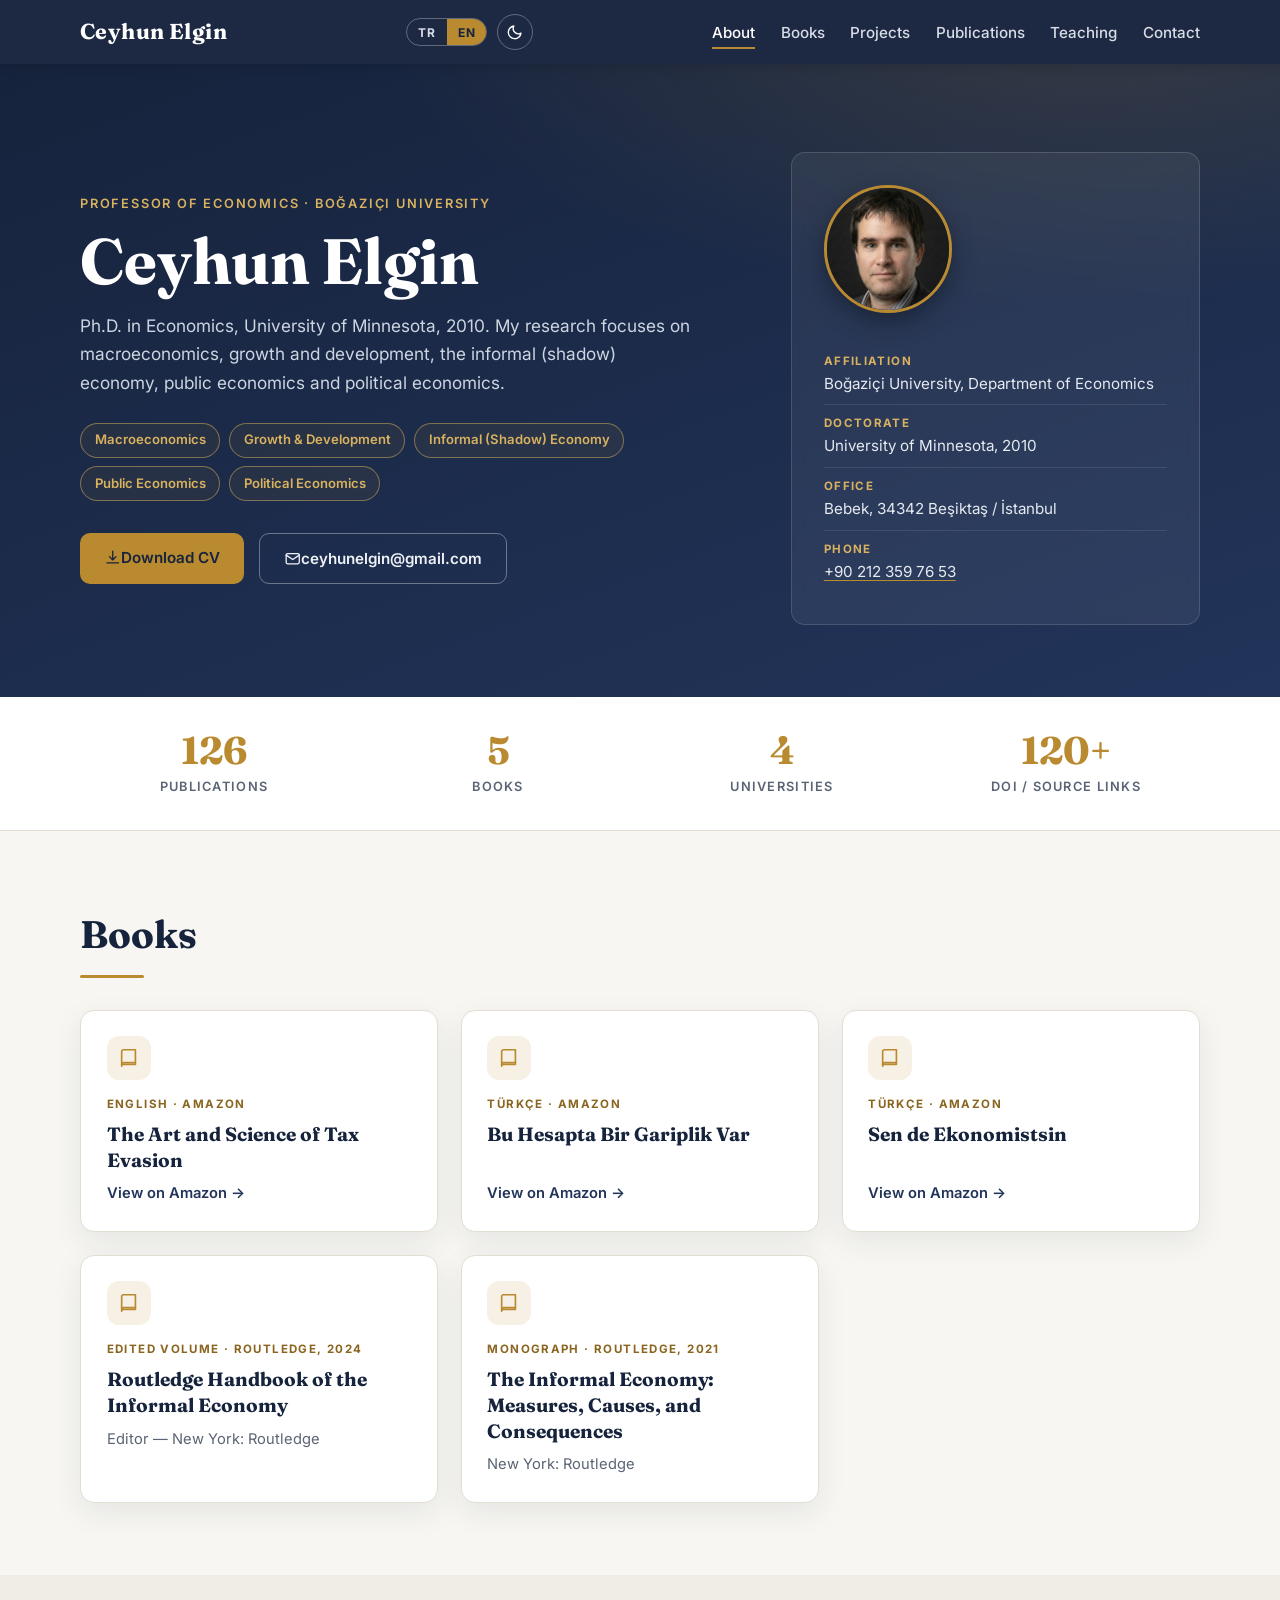
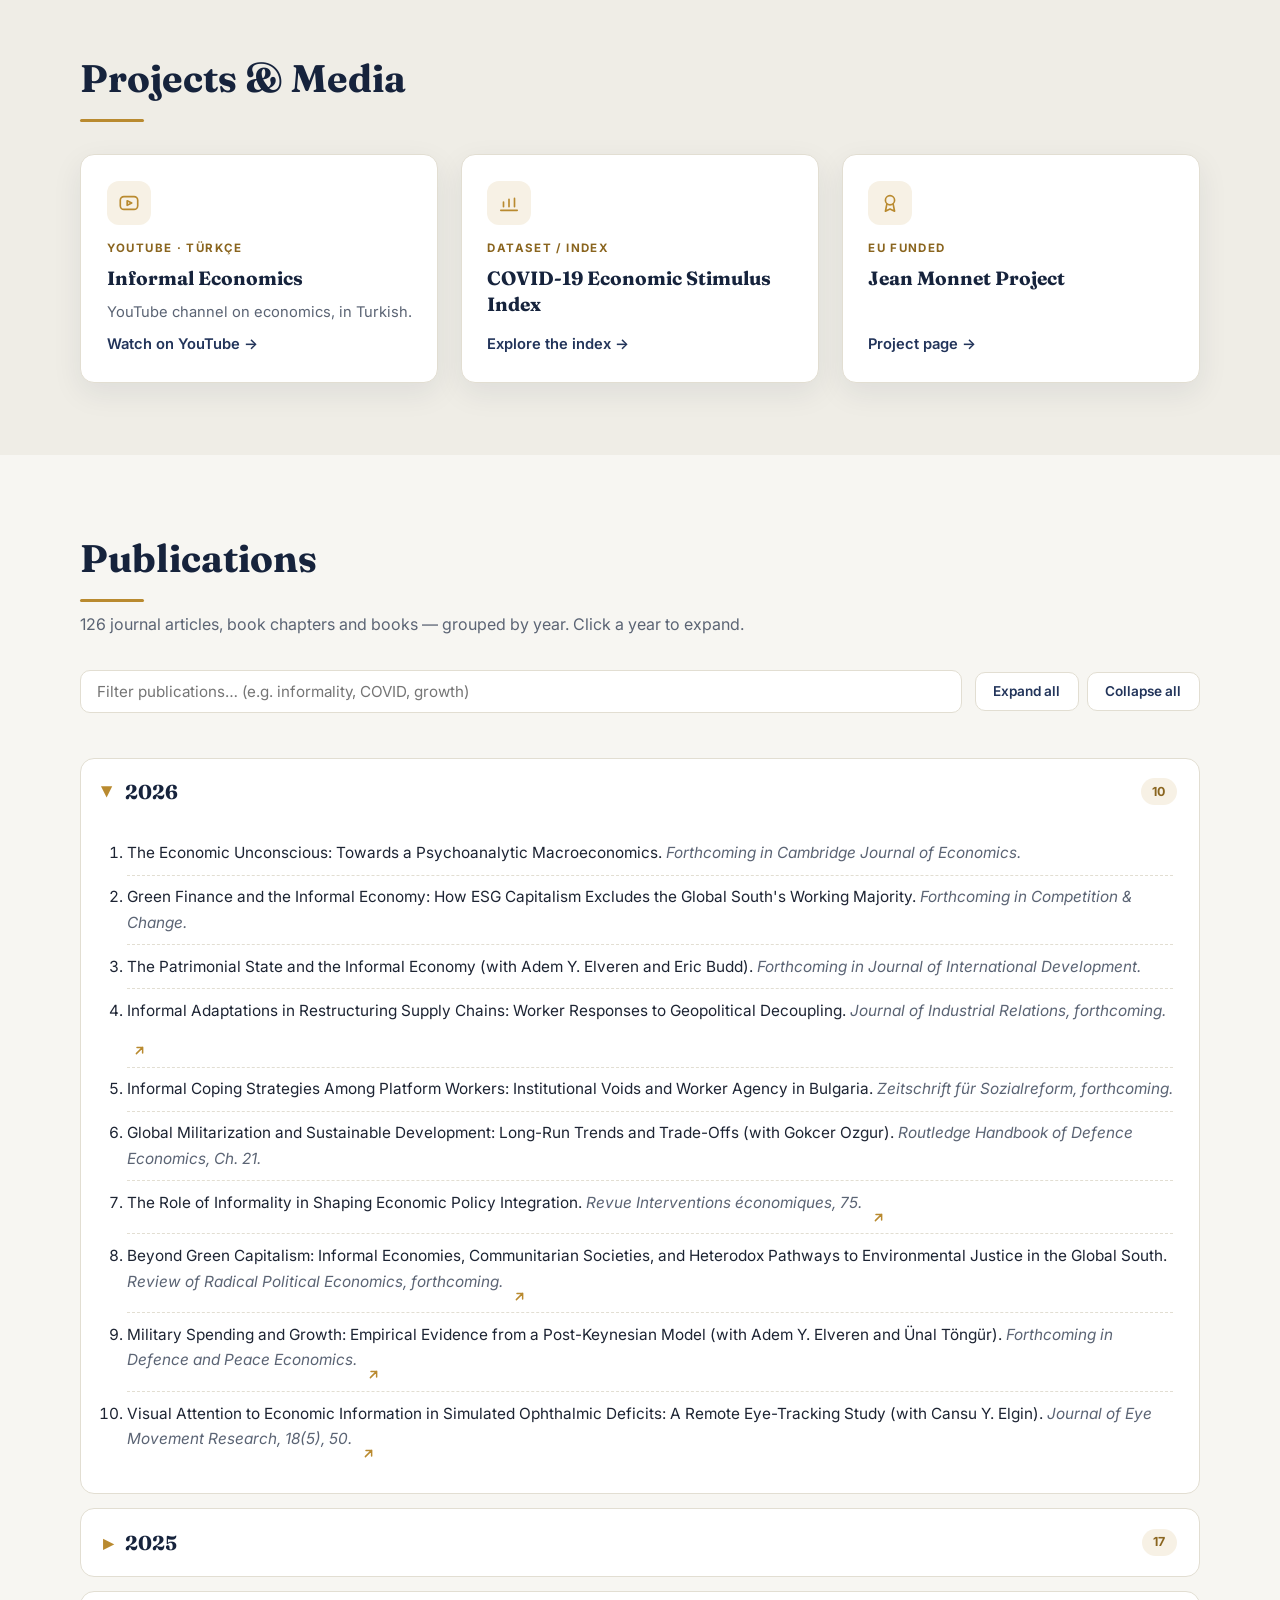
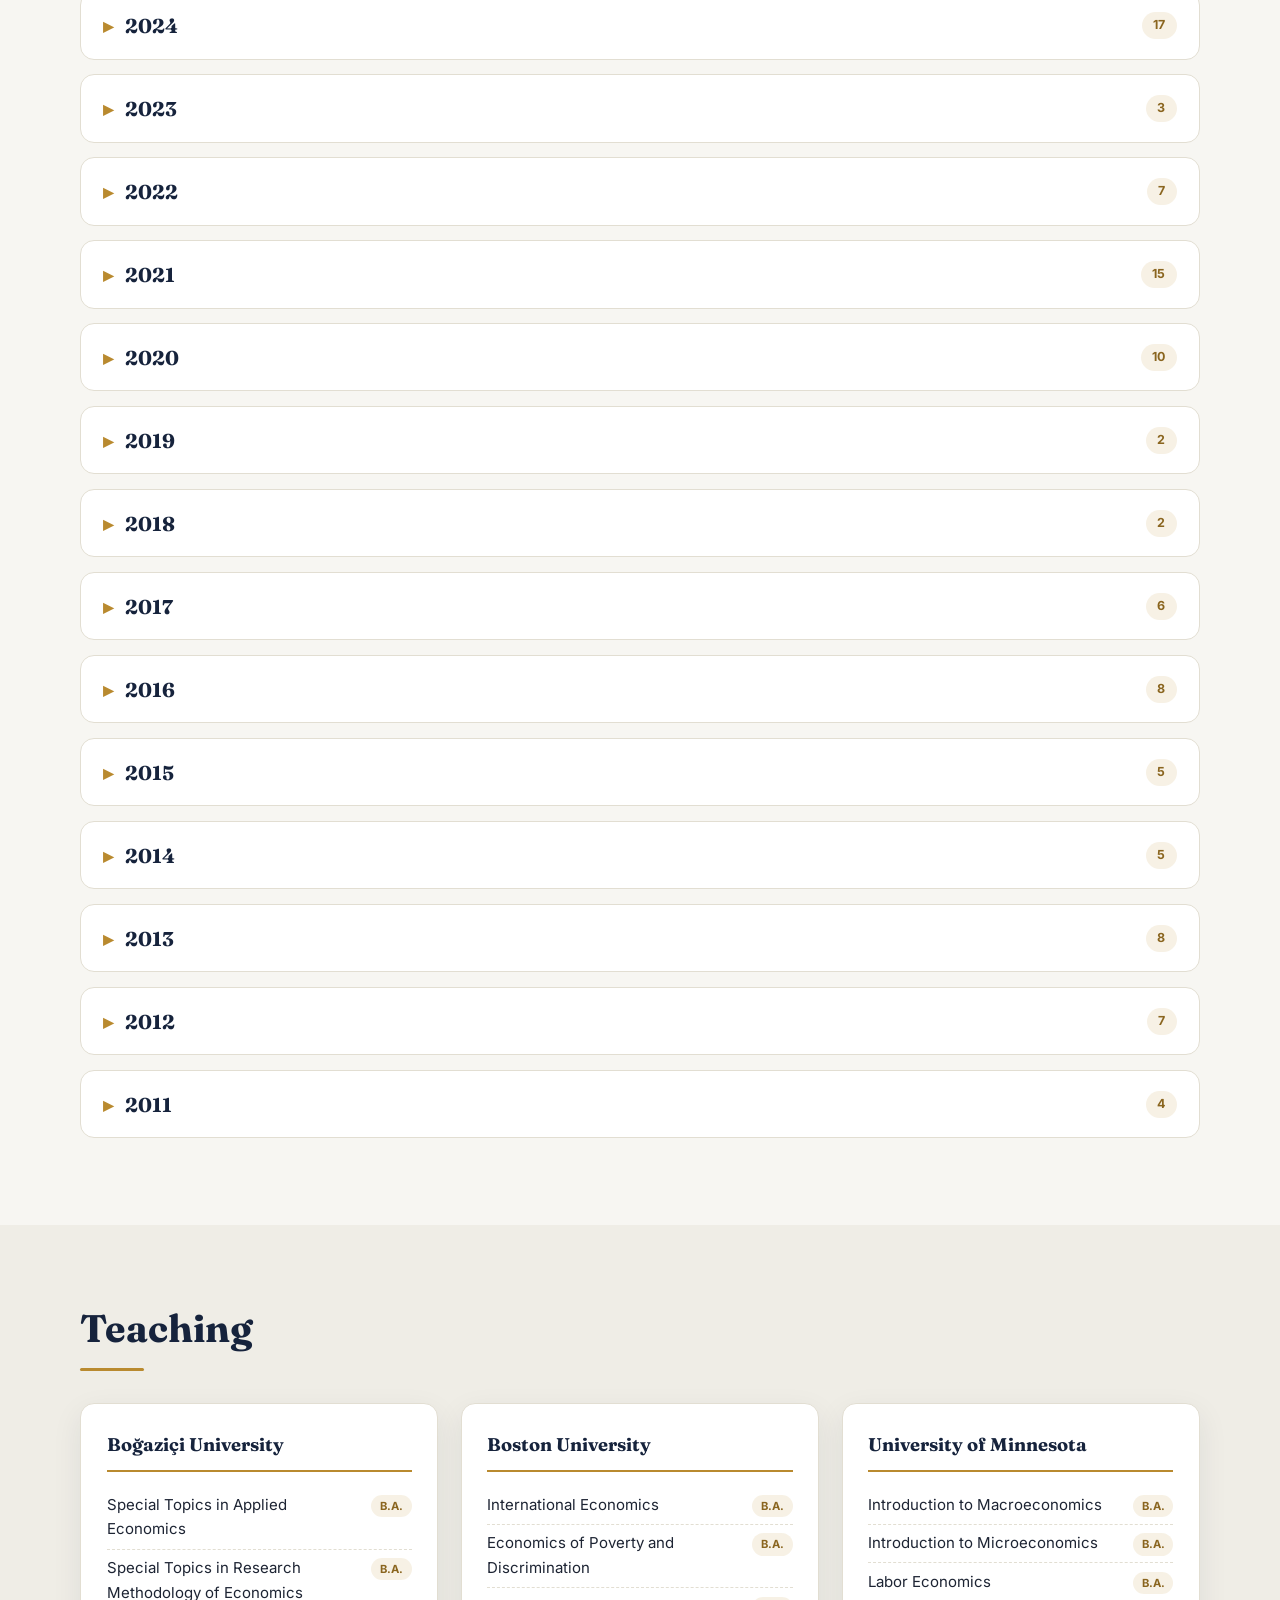
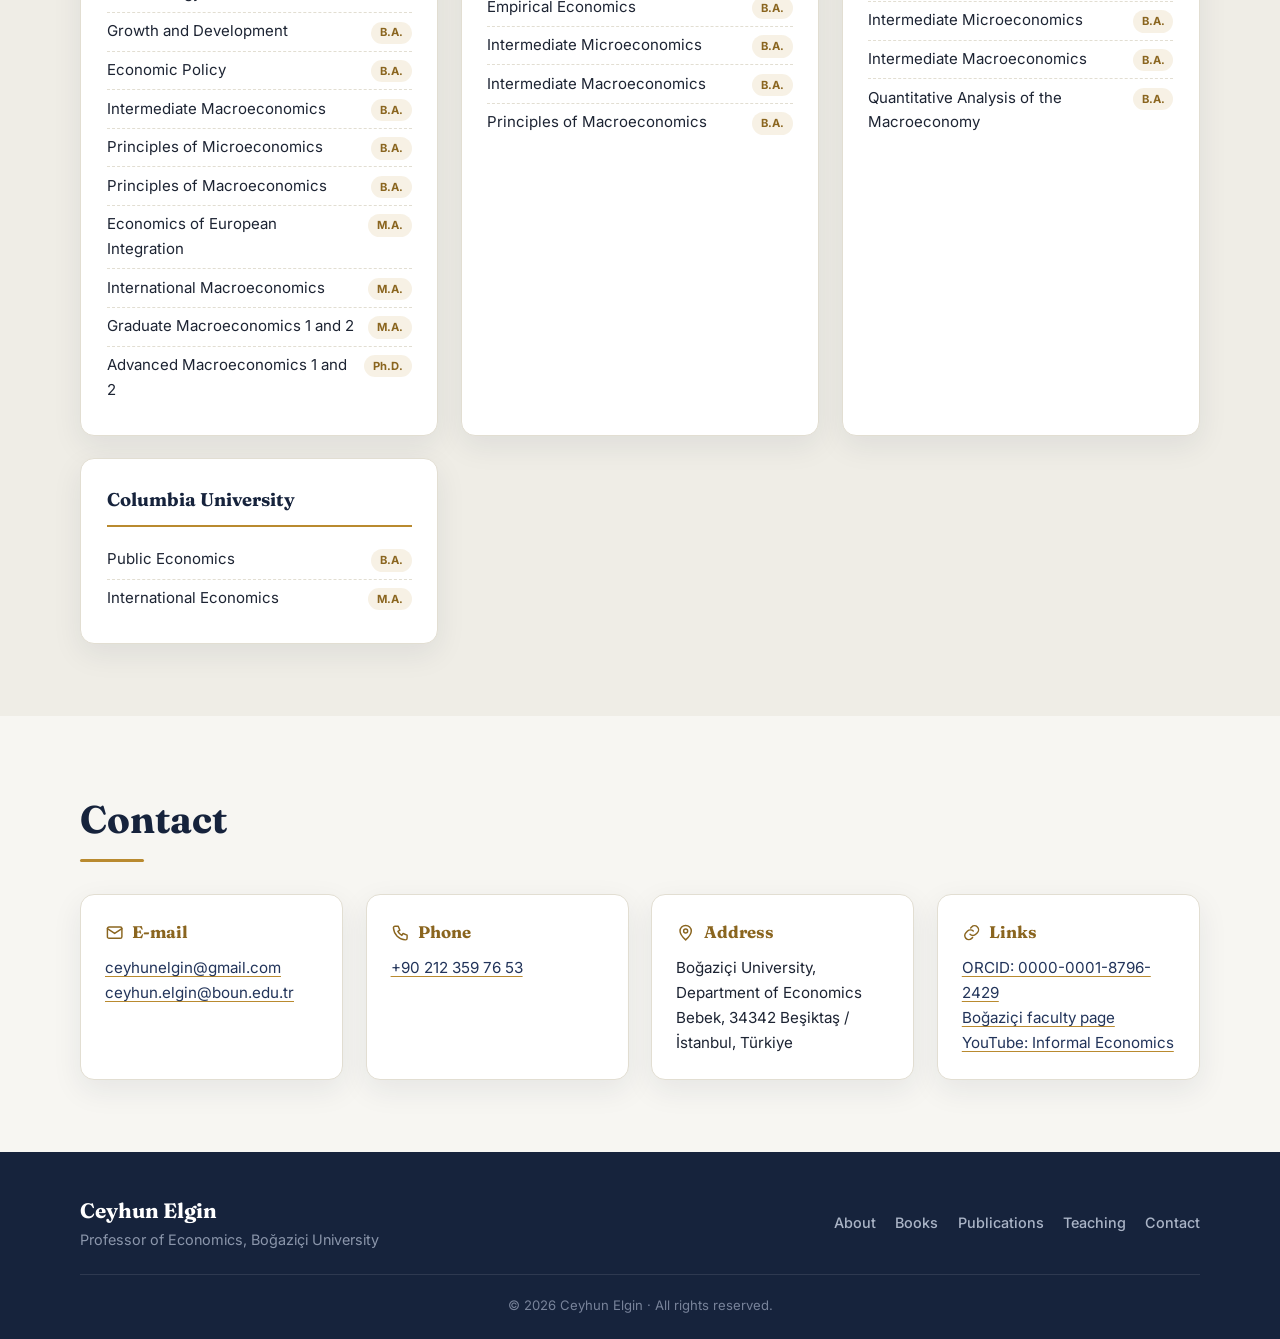
==== commit c6dd3ecc: "Devir hazirligi: URL'leri ceyhunelgin.com'a guncelle, README ve DOMAIN-KURULUM rehberlerini ekle - i" ====
--- a/index.html
+++ b/index.html
@@ -7,9 +7,11 @@
   <meta name="description" content="Ceyhun Elgin — Professor of Economics at Boğaziçi University. Macroeconomics, growth and development, informal (shadow) economy, public economics, political economics.">
   <link rel="icon" type="image/svg+xml" href="assets/favicon.svg">
   <meta property="og:type" content="website">
+  <meta property="og:url" content="https://ceyhunelgin.com/">
   <meta property="og:title" content="Ceyhun Elgin — Professor of Economics, Boğaziçi University">
   <meta property="og:description" content="Macroeconomics, growth and development, informal (shadow) economy, public economics, political economics.">
-  <meta property="og:image" content="assets/photo.jpg">
+  <meta property="og:image" content="https://ceyhunelgin.com/assets/photo.jpg">
+  <meta property="og:image:alt" content="Ceyhun Elgin">
   <meta name="twitter:card" content="summary">
   <link rel="preconnect" href="https://fonts.googleapis.com">
   <link rel="preconnect" href="https://fonts.gstatic.com" crossorigin>
@@ -23,7 +25,7 @@
     "affiliation": { "@type": "CollegeOrUniversity", "name": "Boğaziçi University" },
     "alumniOf": { "@type": "CollegeOrUniversity", "name": "University of Minnesota" },
     "email": "mailto:ceyhunelgin@gmail.com",
-    "url": "http://www.ceyhunelgin.com/",
+    "url": "https://ceyhunelgin.com/",
     "sameAs": [
       "https://orcid.org/0000-0001-8796-2429",
       "https://econ.boun.edu.tr/tr/ceyhun-elgin",
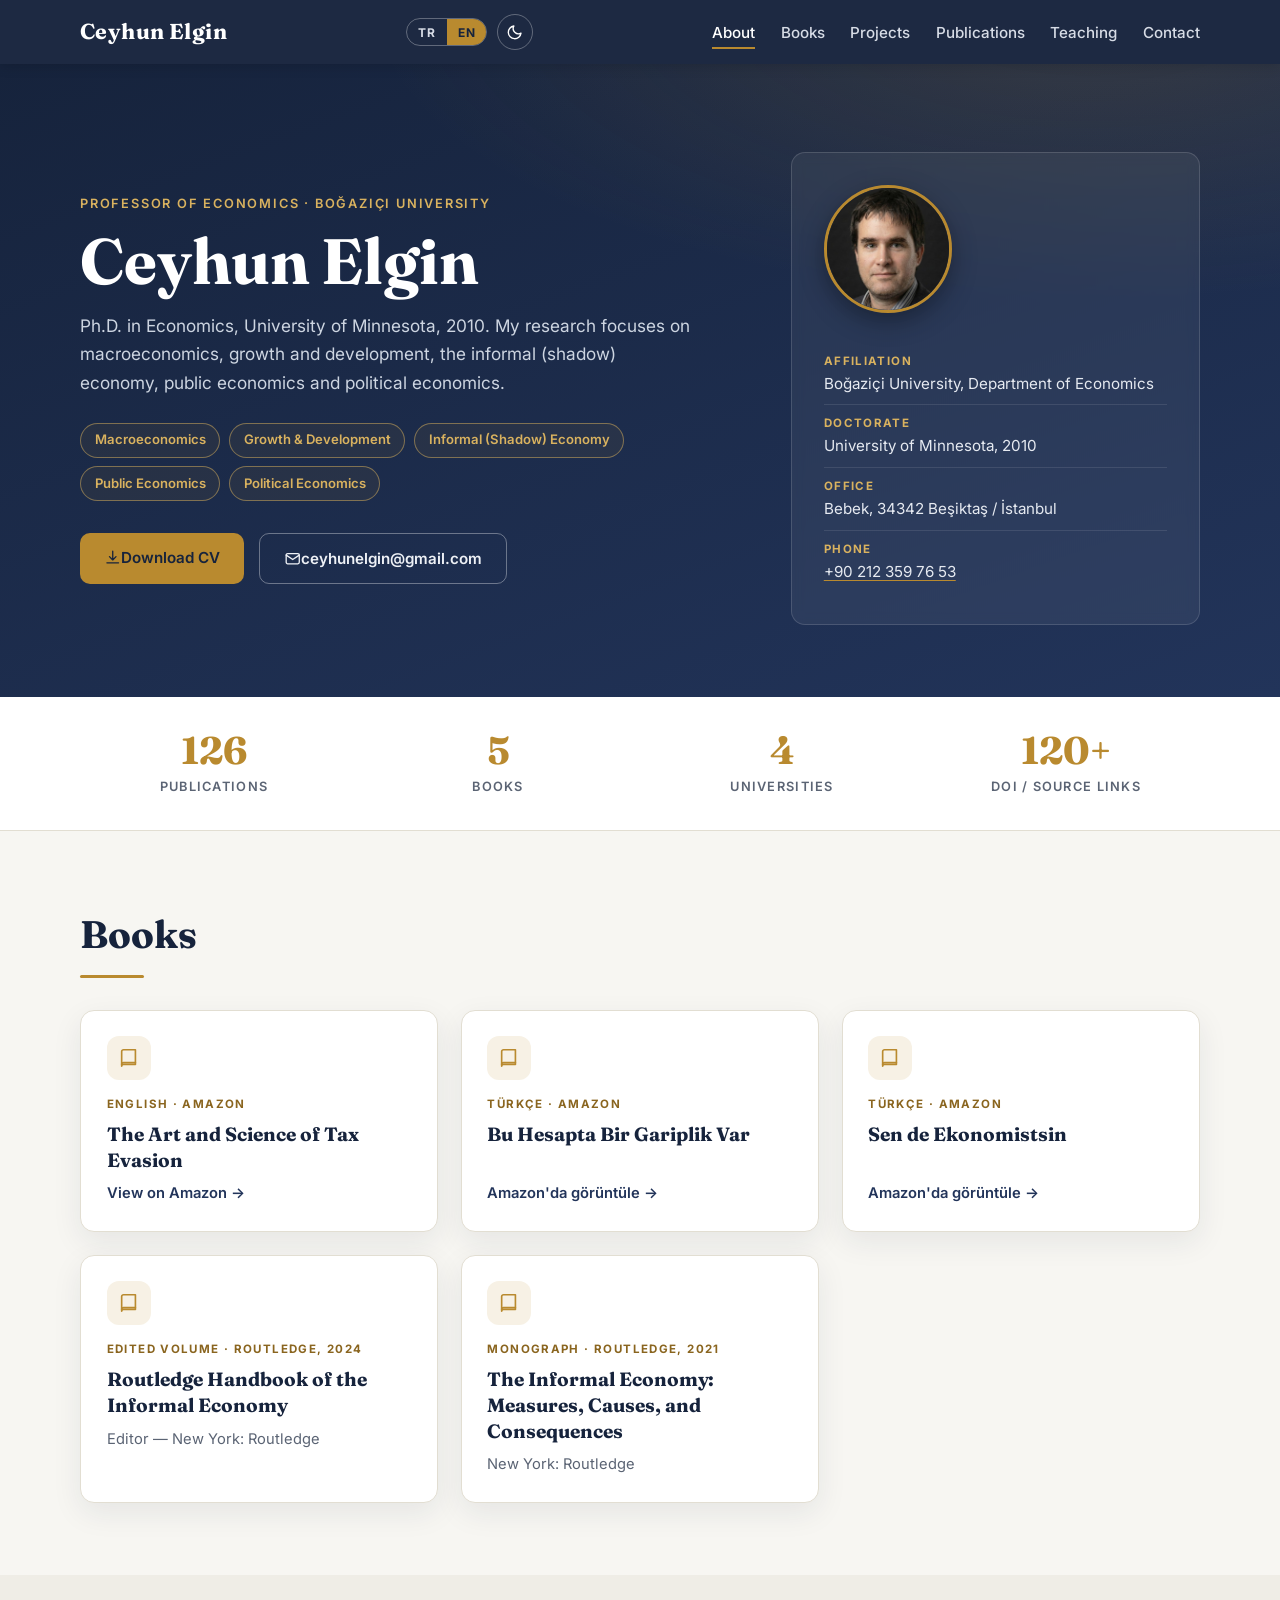
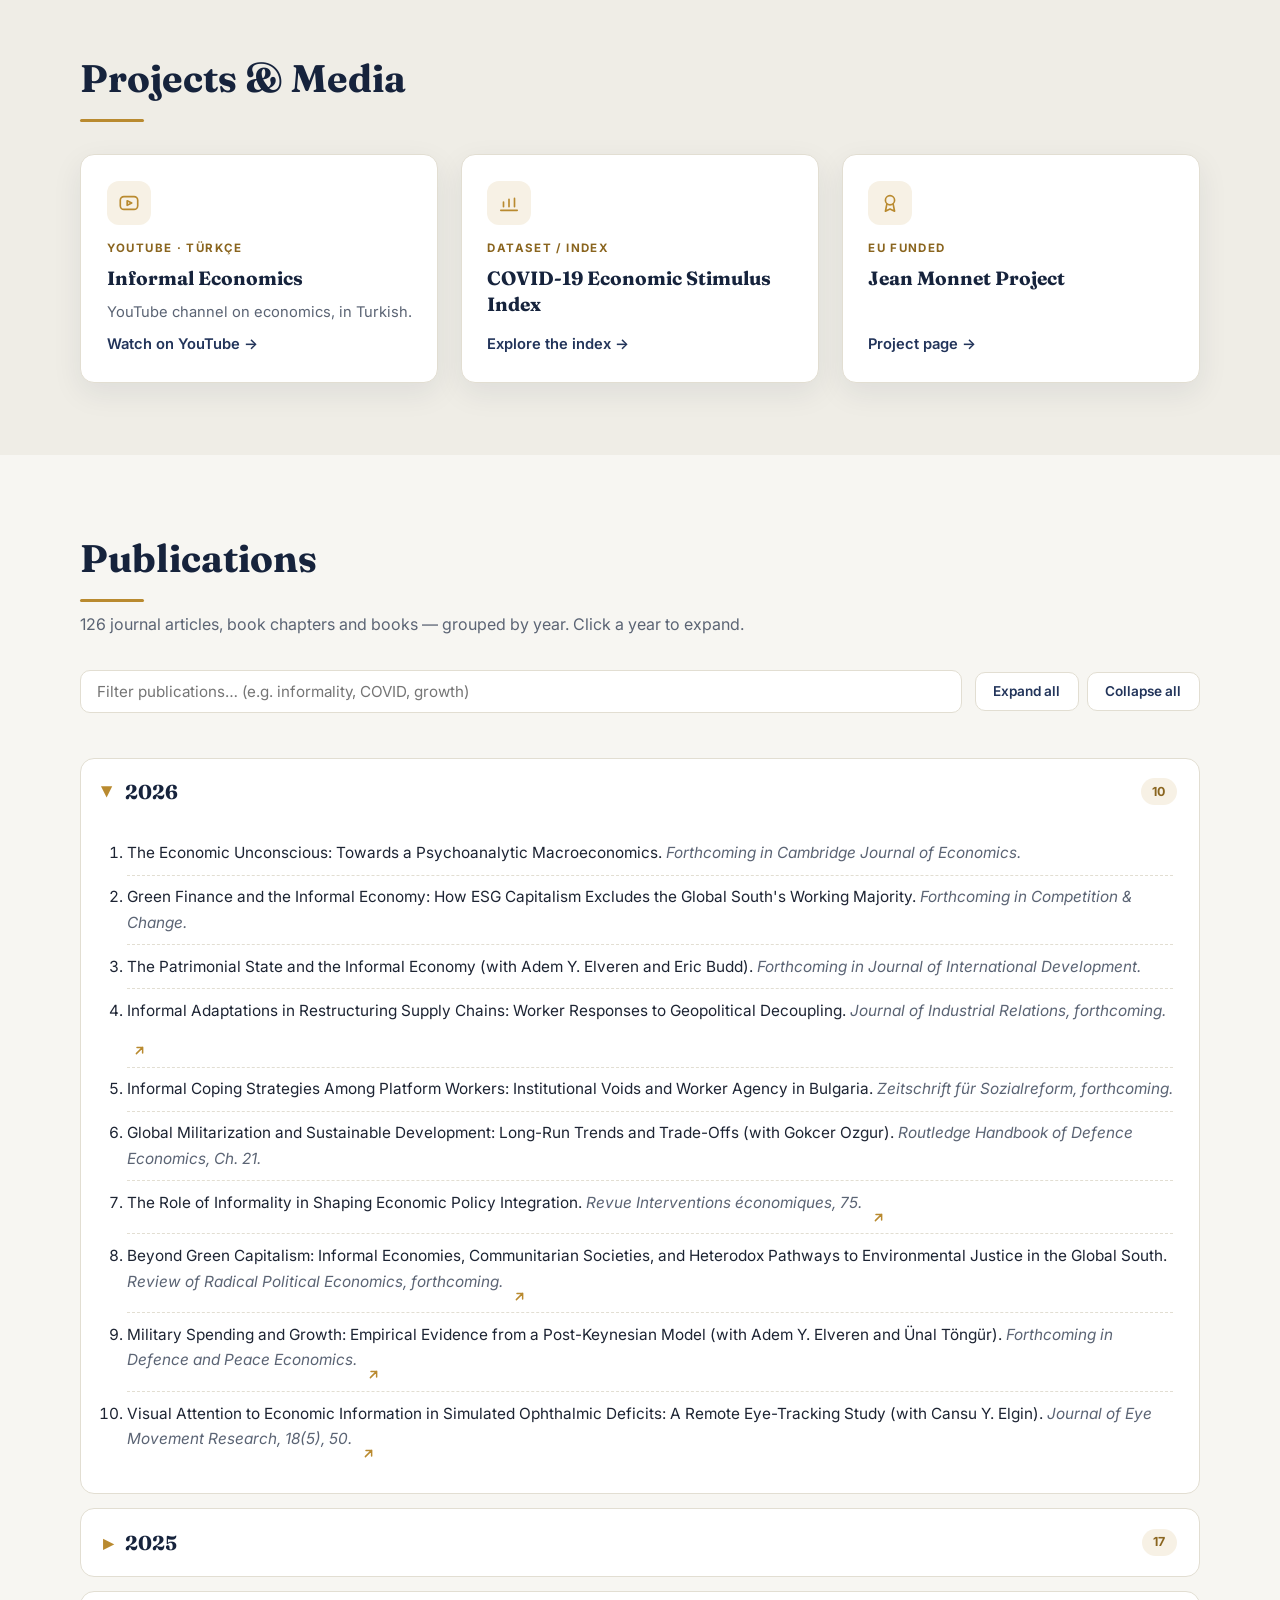
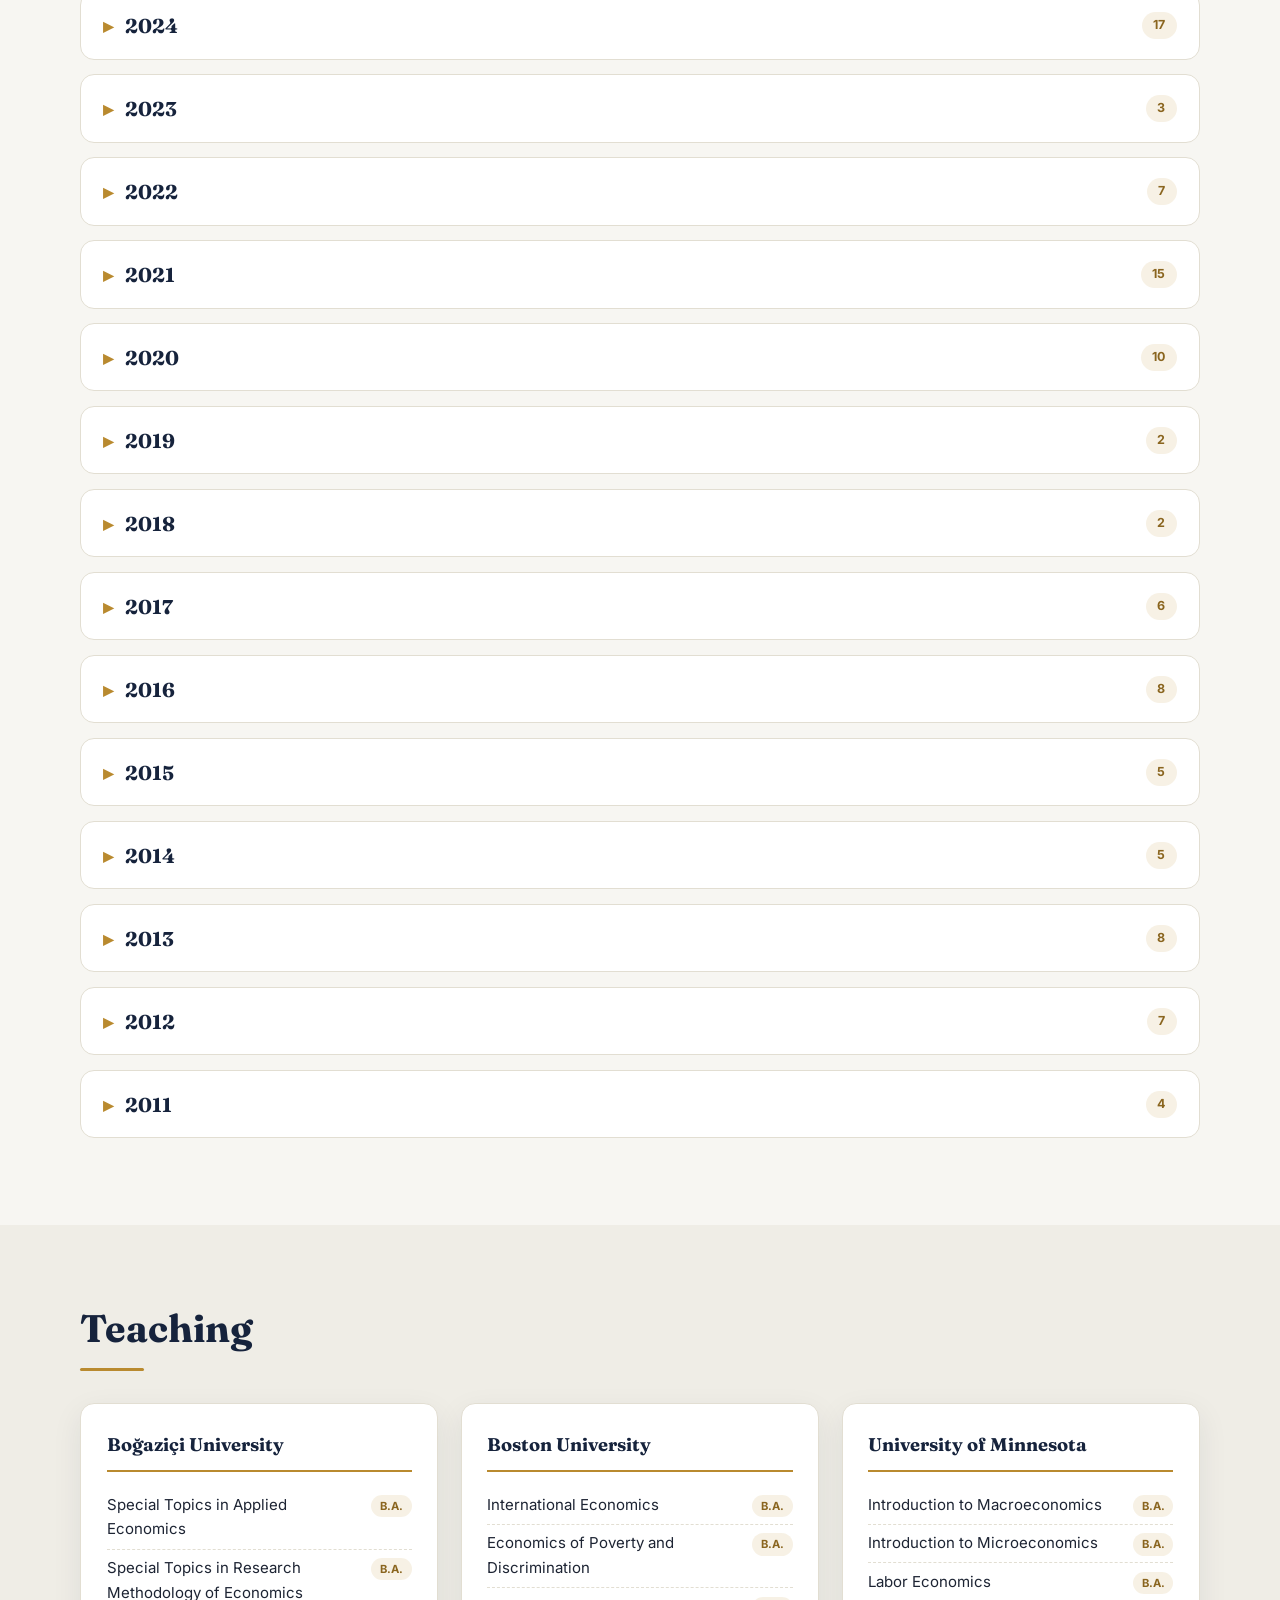
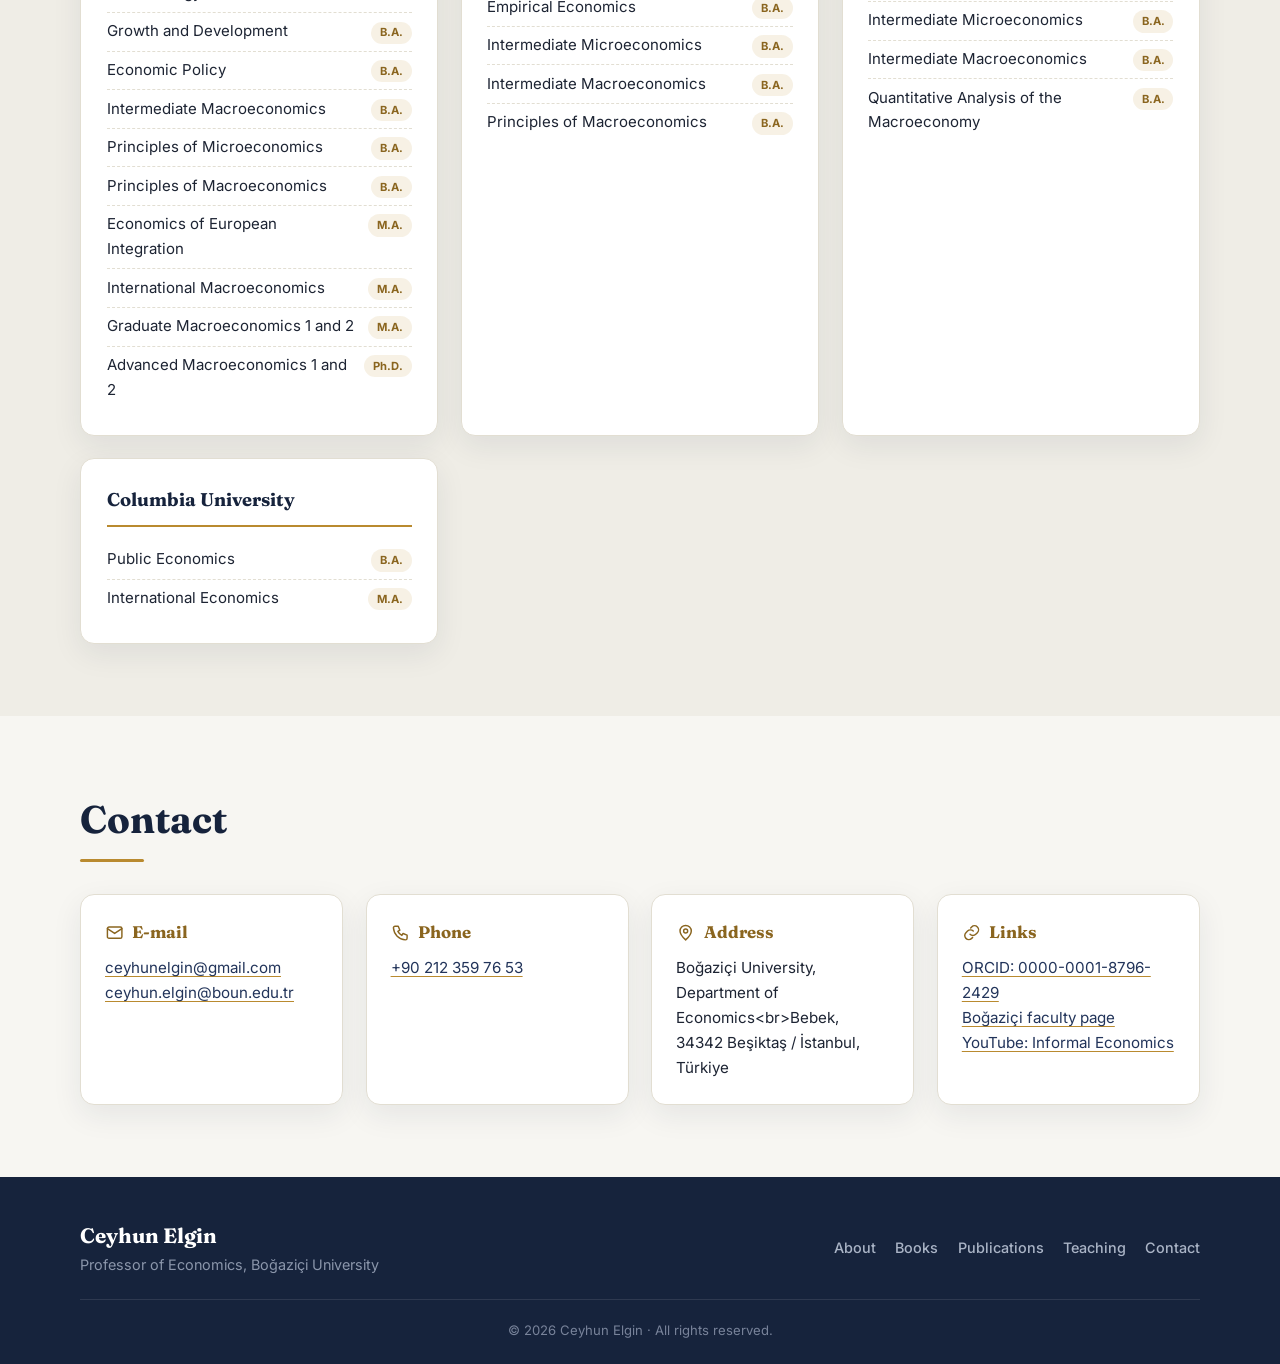
==== commit 4e478b49: "Tum bolumleri form-tabanli yonetim: kitap/ders/proje/iletisim JSON + formlar - books.json (5 kitap)," ====
--- a/index.html
+++ b/index.html
@@ -113,37 +113,9 @@
     <section class="section" id="books">
       <div class="container">
         <h2 class="section__title" data-i18n="books.title">Books</h2>
-        <div class="cards">
-          <article class="card">
-            <span class="card__icon"><svg class="ic" viewBox="0 0 24 24" aria-hidden="true"><path d="M4 5a2 2 0 012-2h13v16H6a2 2 0 00-2 2z"/><path d="M4 19a2 2 0 012-2h13"/></svg></span>
-            <p class="card__label">English · Amazon</p>
-            <h3 class="card__title">The Art and Science of Tax Evasion</h3>
-            <a class="card__link" href="https://www.amazon.com/dp/B0F87F5MZX" target="_blank" rel="noopener" data-i18n="books.amazon">View on Amazon →</a>
-          </article>
-          <article class="card">
-            <span class="card__icon"><svg class="ic" viewBox="0 0 24 24" aria-hidden="true"><path d="M4 5a2 2 0 012-2h13v16H6a2 2 0 00-2 2z"/><path d="M4 19a2 2 0 012-2h13"/></svg></span>
-            <p class="card__label">Türkçe · Amazon</p>
-            <h3 class="card__title">Bu Hesapta Bir Gariplik Var</h3>
-            <a class="card__link" href="https://www.amazon.com.tr/Hesapta-Bir-Gariplik-Var-Kand%C4%B1r%C4%B1lmak/dp/6254184079/" target="_blank" rel="noopener" data-i18n="books.amazon2">Amazon'da görüntüle →</a>
-          </article>
-          <article class="card">
-            <span class="card__icon"><svg class="ic" viewBox="0 0 24 24" aria-hidden="true"><path d="M4 5a2 2 0 012-2h13v16H6a2 2 0 00-2 2z"/><path d="M4 19a2 2 0 012-2h13"/></svg></span>
-            <p class="card__label">Türkçe · Amazon</p>
-            <h3 class="card__title">Sen de Ekonomistsin</h3>
-            <a class="card__link" href="https://www.amazon.com.tr/Sen-Ekonomistsin-Ceyhun-Elgin/dp/6254184788/" target="_blank" rel="noopener" data-i18n="books.amazon2">Amazon'da görüntüle →</a>
-          </article>
-          <article class="card">
-            <span class="card__icon"><svg class="ic" viewBox="0 0 24 24" aria-hidden="true"><path d="M4 5a2 2 0 012-2h13v16H6a2 2 0 00-2 2z"/><path d="M4 19a2 2 0 012-2h13"/></svg></span>
-            <p class="card__label" data-i18n="books.b4label">Edited Volume · Routledge, 2024</p>
-            <h3 class="card__title">Routledge Handbook of the Informal Economy</h3>
-            <p class="card__note" data-i18n="books.b4note">Editor — New York: Routledge</p>
-          </article>
-          <article class="card">
-            <span class="card__icon"><svg class="ic" viewBox="0 0 24 24" aria-hidden="true"><path d="M4 5a2 2 0 012-2h13v16H6a2 2 0 00-2 2z"/><path d="M4 19a2 2 0 012-2h13"/></svg></span>
-            <p class="card__label" data-i18n="books.b5label">Monograph · Routledge, 2021</p>
-            <h3 class="card__title">The Informal Economy: Measures, Causes, and Consequences</h3>
-            <p class="card__note">New York: Routledge</p>
-          </article>
+        <div id="booksList">
+          <!-- books.json -->
+          Yukleniyor&hellip;
         </div>
       </div>
     </section>
@@ -152,26 +124,9 @@
     <section class="section section--alt" id="projects">
       <div class="container">
         <h2 class="section__title" data-i18n="projects.title">Projects &amp; Media</h2>
-        <div class="cards">
-          <article class="card">
-            <span class="card__icon"><svg class="ic" viewBox="0 0 24 24" aria-hidden="true"><rect x="2.5" y="5" width="19" height="14" rx="4"/><path d="M10 9.5l5 2.5-5 2.5z"/></svg></span>
-            <p class="card__label">YouTube · Türkçe</p>
-            <h3 class="card__title">Informal Economics</h3>
-            <p class="card__note" data-i18n="projects.p1note">YouTube channel on economics, in Turkish.</p>
-            <a class="card__link" href="https://www.youtube.com/@kayitdisi/" target="_blank" rel="noopener" data-i18n="projects.p1link">Watch on YouTube →</a>
-          </article>
-          <article class="card">
-            <span class="card__icon"><svg class="ic" viewBox="0 0 24 24" aria-hidden="true"><path d="M3 20h18M6 16v-5m6 5V8m6 8v-9"/></svg></span>
-            <p class="card__label" data-i18n="projects.p2label">Dataset / Index</p>
-            <h3 class="card__title">COVID-19 Economic Stimulus Index</h3>
-            <a class="card__link" href="http://web.boun.edu.tr/elgin/COVID.htm" target="_blank" rel="noopener" data-i18n="projects.p2link">Explore the index →</a>
-          </article>
-          <article class="card">
-            <span class="card__icon"><svg class="ic" viewBox="0 0 24 24" aria-hidden="true"><circle cx="12" cy="9" r="5"/><path d="M8.5 13.5L7 21l5-2.5L17 21l-1.5-7.5"/></svg></span>
-            <p class="card__label" data-i18n="projects.p3label">EU Funded</p>
-            <h3 class="card__title">Jean Monnet Project</h3>
-            <a class="card__link" href="https://web.bogazici.edu.tr/elgin/JeanMonnet.htm" target="_blank" rel="noopener" data-i18n="projects.p3link">Project page →</a>
-          </article>
+        <div id="projectsList">
+          <!-- projects.json -->
+          Yukleniyor&hellip;
         </div>
       </div>
     </section>
@@ -191,227 +146,8 @@
         </div>
         <p class="pub-status" id="pubStatus" role="status" aria-live="polite"></p>
 
-        <details class="year" open>
-          <summary><span class="year__label">2026</span><span class="year__count">10</span></summary>
-          <ol class="pubs">
-            <li>The Economic Unconscious: Towards a Psychoanalytic Macroeconomics. <em>Forthcoming in Cambridge Journal of Economics.</em></li>
-            <li>Green Finance and the Informal Economy: How ESG Capitalism Excludes the Global South's Working Majority. <em>Forthcoming in Competition &amp; Change.</em></li>
-            <li>The Patrimonial State and the Informal Economy (with Adem Y. Elveren and Eric Budd). <em>Forthcoming in Journal of International Development.</em></li>
-            <li>Informal Adaptations in Restructuring Supply Chains: Worker Responses to Geopolitical Decoupling. <em>Journal of Industrial Relations, forthcoming.</em> <a class="pub-src" href="https://journals.sagepub.com/doi/10.1177/00221856261454714" target="_blank" rel="noopener" title="Kaynak / DOI">↗</a></li>
-            <li>Informal Coping Strategies Among Platform Workers: Institutional Voids and Worker Agency in Bulgaria. <em>Zeitschrift für Sozialreform, forthcoming.</em></li>
-            <li>Global Militarization and Sustainable Development: Long-Run Trends and Trade-Offs (with Gokcer Ozgur). <em>Routledge Handbook of Defence Economics, Ch. 21.</em></li>
-            <li>The Role of Informality in Shaping Economic Policy Integration. <em>Revue Interventions économiques, 75.</em> <a class="pub-src" href="https://journals.openedition.org/interventionseconomiques/pdf/30331" target="_blank" rel="noopener" title="Kaynak / DOI">↗</a></li>
-            <li>Beyond Green Capitalism: Informal Economies, Communitarian Societies, and Heterodox Pathways to Environmental Justice in the Global South. <em>Review of Radical Political Economics, forthcoming.</em> <a class="pub-src" href="https://journals.sagepub.com/eprint/DZAF3YYUZNCDNIHXG74P/full" target="_blank" rel="noopener" title="Kaynak / DOI">↗</a></li>
-            <li>Military Spending and Growth: Empirical Evidence from a Post-Keynesian Model (with Adem Y. Elveren and Ünal Töngür). <em>Forthcoming in Defence and Peace Economics.</em> <a class="pub-src" href="https://www.tandfonline.com/doi/full/10.1080/10242694.2025.2609794" target="_blank" rel="noopener" title="Kaynak / DOI">↗</a></li>
-            <li>Visual Attention to Economic Information in Simulated Ophthalmic Deficits: A Remote Eye-Tracking Study (with Cansu Y. Elgin). <em>Journal of Eye Movement Research, 18(5), 50.</em> <a class="pub-src" href="https://www.mdpi.com/1995-8692/18/5/50" target="_blank" rel="noopener" title="Kaynak / DOI">↗</a></li>
-          </ol>
-        </details>
-
-        <details class="year">
-          <summary><span class="year__label">2025</span><span class="year__count">17</span></summary>
-          <ol class="pubs">
-            <li>Vom Postsozialismus zum Neofaschismus? Informalität und das Scheitern zivilgesellschaftlicher Alternativen in Ostdeutschland, Polen und Russland. <em>Das Argument, 344, 70–90.</em> <a class="pub-src" href="https://argument.de/produkt/das-argument-344/" target="_blank" rel="noopener" title="Kaynak / DOI">↗</a></li>
-            <li>Auction Structure and Court-Ordered Real Estate Sale Outcomes: Evidence from Co-Ownership Dissolution Cases in Turkey. <em>European Journal of Law and Economics, 60, 55–80.</em> <a class="pub-src" href="https://link.springer.com/article/10.1007/s10657-025-09847-x" target="_blank" rel="noopener" title="Kaynak / DOI">↗</a></li>
-            <li>Beyond Vision: Economic Toll of Untreated Mental Health Disorders in Ophthalmic Patients (with Cansu Yüksel Elgin). <em>BJPsych Open, 11(6): e246.</em> <a class="pub-src" href="https://www.cambridge.org/core/journals/bjpsych-open/article/beyond-vision-economic-toll-of-untreated-mental-health-disorders-in-ophthalmic-patients/D8D5E88A4BC8CC671D674E24DE9D9BDE" target="_blank" rel="noopener" title="Kaynak / DOI">↗</a></li>
-            <li>The Effect of Informality on Profit Rates: The Role of Feminization of Labor (with Adem Y. Elveren and Ünal Töngür). <em>Forthcoming in Journal of Post Keynesian Economics.</em> <a class="pub-src" href="https://www.tandfonline.com/doi/full/10.1080/01603477.2024.2394067" target="_blank" rel="noopener" title="Kaynak / DOI">↗</a></li>
-            <li>The Impact of Manufacturing Origin on Covid-19 Vaccine Perceptions: A Vignette Study from Türkiye (with Hatime Kamilçelebi). <em>Društvena istraživanja: Journal for General Social Issues, 34(3), 327–348.</em> <a class="pub-src" href="https://hrcak.srce.hr/en/336580" target="_blank" rel="noopener" title="Kaynak / DOI">↗</a></li>
-            <li>Trade Linkages and Disconnects: The Role of Informality in Shaping Economic Policy Integration. <em>Forthcoming in Interventions économiques / Papers in Political Economy.</em></li>
-            <li>Academic Freedom Across Liberal Arts Colleges in Europe. <em>Journal of Higher Education Policy and Leadership Studies, 6(1), 199–210.</em> <a class="pub-src" href="https://johepal.com/article-1-1118-en.html" target="_blank" rel="noopener" title="Kaynak / DOI">↗</a></li>
-            <li>A Multi-Level Futures Analysis of European Teleophthalmology through 2040: Development and Application of a Conceptual Framework for Healthcare Transformation (with Cansu Yuksel Elgin). <em>European Journal of Futures Research, 13.</em> <a class="pub-src" href="https://link.springer.com/article/10.1186/s40309-025-00257-5" target="_blank" rel="noopener" title="Kaynak / DOI">↗</a></li>
-            <li>Galbraith's Theory of Social Balance and Informal Economy: Evidence from Global Data (with Adem Y. Elveren). <em>Forthcoming in Journal of Economic Issues.</em></li>
-            <li>In Their Eyes: Parental Experiences Navigating Pediatric Glaucoma Diagnosis, Treatment, and Care in Turkey — A Qualitative Study (with Cansu Y. Elgin). <em>BMC Pediatrics, 25(444).</em> <a class="pub-src" href="https://link.springer.com/article/10.1186/s12887-025-05813-3" target="_blank" rel="noopener" title="Kaynak / DOI">↗</a></li>
-            <li>Fostering Critical Inquiry: Radical Pedagogies in Teaching the Economics of the COVID-19 Pandemic. <em>Real-World Economics Review, 110, 98–111.</em> <a class="pub-src" href="https://www.paecon.net/PAEReview/issue110/whole110.pdf" target="_blank" rel="noopener" title="Kaynak / DOI">↗</a></li>
-            <li>The Philosophical Erosion of Authentic Belief in Ideological Dictatorships and the Fragility of Inner Circles. <em>The Annals of the University of Bucharest, Philosophy Series, 73(2).</em> <a class="pub-src" href="https://journals.unibuc.ro/index.php/aub-philosophy/en/article/view/1144" target="_blank" rel="noopener" title="Kaynak / DOI">↗</a></li>
-            <li>Anticipatory Macroeconomic Governance: Exploring Future-Oriented Strategies for Economic Resilience and Sustainability. <em>European Journal of Futures Research, 13(4).</em> <a class="pub-src" href="https://eujournalfuturesresearch.springeropen.com/articles/10.1186/s40309-025-00248-6" target="_blank" rel="noopener" title="Kaynak / DOI">↗</a></li>
-            <li>IMF Standby Agreements and Inequality: The Role of Informality (with Adem Y. Elveren). <em>Forthcoming in Review of Development Economics.</em> <a class="pub-src" href="https://onlinelibrary.wiley.com/doi/10.1111/rode.13192" target="_blank" rel="noopener" title="Kaynak / DOI">↗</a></li>
-            <li>Countercyclical Economic Policy Response During COVID-19. <em>Forthcoming in Economic Systems.</em> <a class="pub-src" href="https://www.sciencedirect.com/science/article/abs/pii/S0939362524001109" target="_blank" rel="noopener" title="Kaynak / DOI">↗</a></li>
-            <li>An Evaluation and Comparative Analysis of Fiscal and Macrofinancial Policies during the COVID-19 Pandemic: The Case of Bulgaria in the Balkan Context (with Adem Y. Elveren). <em>Economic Studies Journal, (1), 89–112.</em> <a class="pub-src" href="https://www.ceeol.com/search/article-detail?id=1300313" target="_blank" rel="noopener" title="Kaynak / DOI">↗</a> <a class="pub-src" href="https://ideas.repec.org/a/bas/econst/y2025i1p89-112.html" target="_blank" rel="noopener" title="RePEc kaydı">↗</a></li>
-            <li>Informality and Female Labor Income Share (with Adem Y. Elveren and Ünal Töngür). <em>Ankara Üniversitesi SBF Dergisi, 80(1), 1–24.</em> <a class="pub-src" href="https://dergipark.org.tr/tr/download/article-file/3934533" target="_blank" rel="noopener" title="Kaynak / DOI">↗</a></li>
-          </ol>
-        </details>
-
-        <details class="year">
-          <summary><span class="year__label">2024</span><span class="year__count">17</span></summary>
-          <ol class="pubs">
-            <li>Routledge Handbook of the Informal Economy (Editor). <em>New York: Routledge.</em> <a class="pub-src" href="https://www.routledge.com/Routledge-Handbook-of-the-Informal-Economy/Elgin/p/book/9781032441801" target="_blank" rel="noopener" title="Kaynak / DOI">↗</a></li>
-            <li>Shadow Economy Over the Business Cycle: How Do Formal and Shadow Cycles Interact? (with Serdar Birinci). <em>In Routledge Handbook of the Informal Economy (pp. 213–229), Routledge.</em> <a class="pub-src" href="https://www.taylorfrancis.com/chapters/edit/10.4324/9781003370888-14/shadow-economy-business-cycle-serdar-birinci-ceyhun-elgin" target="_blank" rel="noopener" title="Kaynak / DOI">↗</a></li>
-            <li>Provincial Estimates of Informality: Example from Turkey (with G. Öz Yalaman). <em>In Routledge Handbook of the Informal Economy (pp. 230–249), Routledge.</em> <a class="pub-src" href="https://www.taylorfrancis.com/chapters/edit/10.4324/9781003370888-15/provincial-estimates-informality-ceyhun-elgin-gamze-öz-yalaman" target="_blank" rel="noopener" title="Kaynak / DOI">↗</a></li>
-            <li>Access to Finance and Size of the Informal Sector (with T. Göksel and B. Kimsanova). <em>In Routledge Handbook of the Informal Economy (pp. 343–355), Routledge.</em> <a class="pub-src" href="https://www.taylorfrancis.com/chapters/edit/10.4324/9781003370888-22/access-finance-size-informal-sector-ceyhun-elgin-turkmen-goksel-barchynai-kimsanova" target="_blank" rel="noopener" title="Kaynak / DOI">↗</a></li>
-            <li>Examining the Determinants of Average Hours Worked: A Cross-Country Analysis (with D. Gültepe). <em>In Routledge Handbook of the Informal Economy (pp. 72–80), Routledge.</em> <a class="pub-src" href="https://www.taylorfrancis.com/chapters/edit/10.4324/9781003370888-5/examining-determinants-average-hours-worked-duru-gültepe-ceyhun-elgin" target="_blank" rel="noopener" title="Kaynak / DOI">↗</a></li>
-            <li>Tax Morale: Model-Based Estimates (with G. Öz Yalaman). <em>In Routledge Handbook of the Informal Economy (pp. 418–433), Routledge.</em> <a class="pub-src" href="https://www.taylorfrancis.com/chapters/edit/10.4324/9781003370888-26/tax-morale-gamze-öz-yalaman-ceyhun-elgin" target="_blank" rel="noopener" title="Kaynak / DOI">↗</a></li>
-            <li>Democracy and Fiscal-Policy Response to COVID-19 (with Sezer Yaşar). <em>Public Choice, 198, 25–45.</em> <a class="pub-src" href="https://link.springer.com/article/10.1007/s11127-023-01107-3" target="_blank" rel="noopener" title="Kaynak / DOI">↗</a></li>
-            <li>Ethical Implications of AI-Driven Clinical Decision Support Systems on Healthcare Resource Allocation: A Qualitative Study of Healthcare Professionals' Perspectives (with Cansu Y. Elgin). <em>BMC Medical Ethics, 25: 148.</em> <a class="pub-src" href="https://bmcmedethics.biomedcentral.com/articles/10.1186/s12910-024-01151-8" target="_blank" rel="noopener" title="Kaynak / DOI">↗</a></li>
-            <li>Integrating Ophthalmic Care into the Circular Bioeconomy (with Cansu Y. Elgin). <em>Cleaner and Circular Bioeconomy, 9: 100128.</em> <a class="pub-src" href="https://www.sciencedirect.com/science/article/pii/S2772801324000563" target="_blank" rel="noopener" title="Kaynak / DOI">↗</a></li>
-            <li>Balancing Act: The Political Economy of Euro Adoption in the Balkans (with Kerem Cantekin). <em>In Book of Proceedings: Navigating Complexity and Change in the Balkans, 151–166.</em> <a class="pub-src" href="https://web.archive.org/web/20250616165516/https://ijbs.unyt.edu.al/wp-content/uploads/2025/04/UNYT-IJBS-Book-of-Proceedings-Istanbul-Conference-2025.pdf" target="_blank" rel="noopener" title="Kaynak / DOI">↗</a></li>
-            <li>Unpacking the Economic Impact of Tourism: A Multidimensional Approach to Sustainable Development (with Adem Y. Elveren). <em>Journal of Cleaner Production, 478(1): 143947.</em> <a class="pub-src" href="https://www.sciencedirect.com/science/article/pii/S0959652624033961?via=ihub" target="_blank" rel="noopener" title="Kaynak / DOI">↗</a></li>
-            <li>Political Appointments to Rector Positions: A Shifting Landscape in Turkish Academia. <em>Discover Education, 3(110).</em> <a class="pub-src" href="https://link.springer.com/article/10.1007/s44217-024-00200-z" target="_blank" rel="noopener" title="Kaynak / DOI">↗</a></li>
-            <li>Wage-Productivity Gap and Discrimination against Syrian Refugees: Evidence from Turkey (with Adem Y. Elveren). <em>Economic and Labour Relations Review, 35(2), 243–255.</em> <a class="pub-src" href="https://www.cambridge.org/core/journals/the-economic-and-labour-relations-review/article/abs/wageproductivity-gap-and-discrimination-against-syrian-refugees-evidence-from-turkey/7D4AD3A397DA939E3FA28269339F8798" target="_blank" rel="noopener" title="Kaynak / DOI">↗</a></li>
-            <li>Corporate Social Responsibility: Formal versus Informal Firms. <em>Corporate Social Responsibility and Environmental Management, 31(2), 776–783.</em> <a class="pub-src" href="https://onlinelibrary.wiley.com/doi/abs/10.1002/csr.2602" target="_blank" rel="noopener" title="Kaynak / DOI">↗</a></li>
-            <li>Central Bank Independence and Inflation under Asymmetric Information: Delegation vs. Seesaw Effects (with Oğuz Öztunalı). <em>Journal of Central Banking Theory and Practice.</em> <a class="pub-src" href="https://sciendo.com/article/10.2478/jcbtp-2024-0029" target="_blank" rel="noopener" title="Kaynak / DOI">↗</a></li>
-            <li>Novel Methods of Identifying Individual and Neighborhood Risk Factors for Loss to Follow-Up after Ophthalmic Screening. <em>Journal of Glaucoma, 33(4), 288–296.</em> <a class="pub-src" href="https://journals.lww.com/glaucomajournal/abstract/9900/novel_methods_of_identifying_individual_and.307.aspx" target="_blank" rel="noopener" title="Kaynak / DOI">↗</a></li>
-            <li>Salary Negotiations: Gender Differences in Attitudes, Priorities and Behaviors of Ophthalmologists. <em>American Journal of Ophthalmology, 257, 154–164.</em> <a class="pub-src" href="https://authors.elsevier.com/c/1hytlgnZGv93" target="_blank" rel="noopener" title="Kaynak / DOI">↗</a></li>
-          </ol>
-        </details>
-
-        <details class="year">
-          <summary><span class="year__label">2023</span><span class="year__count">3</span></summary>
-          <ol class="pubs">
-            <li>Economic Stimulus Measures during the Pandemic: The Role of Fiscal Decentralization (with Abdullah Yalaman and Sezer Yaşar). <em>Cambridge Journal of Regions, Economy and Society, 16(1), 167–184.</em> <a class="pub-src" href="https://academic.oup.com/cjres/article-abstract/16/1/167/6968948" target="_blank" rel="noopener" title="Kaynak / DOI">↗</a></li>
-            <li>Measuring Green Technology Adoption across Countries (with Gokcer Ozgur and Kerem Cantekin). <em>Sustainable Development, 31(1), 1–11.</em> <a class="pub-src" href="https://onlinelibrary.wiley.com/doi/abs/10.1002/sd.2368" target="_blank" rel="noopener" title="Kaynak / DOI">↗</a></li>
-            <li>Evaluating the Effectiveness of Labor Market Interventions on Reducing the Impact of the COVID-19 Pandemic (with Gamze Öz Yalaman and Colin Williams). <em>Review of Development Economics, 27(1), 352–374.</em> <a class="pub-src" href="https://onlinelibrary.wiley.com/doi/abs/10.1111/rode.12938" target="_blank" rel="noopener" title="Kaynak / DOI">↗</a></li>
-          </ol>
-        </details>
-
-        <details class="year">
-          <summary><span class="year__label">2022</span><span class="year__count">7</span></summary>
-          <ol class="pubs">
-            <li>Neighborhood-Level Social Determinants of Health and Follow Up. <em>Investigative Ophthalmology &amp; Visual Science, 63(7), 2797-A0127.</em> <a class="pub-src" href="https://iovs.arvojournals.org/article.aspx?articleid=2780739" target="_blank" rel="noopener" title="Kaynak / DOI">↗</a></li>
-            <li>Validation of the New York University Langone Eye Test Application, a Smartphone-Based Visual Acuity Test. <em>Ophthalmology Science, 2(3): 100182.</em> <a class="pub-src" href="https://www.sciencedirect.com/science/article/pii/S2666914522000719" target="_blank" rel="noopener" title="Kaynak / DOI">↗</a></li>
-            <li>Military Spending and Sustainable Development (with Gokcer Ozgur, Adem Y. Elveren and Gül Dertli). <em>Review of Development Economics, 26(3), 1466–1490.</em> <a class="pub-src" href="https://onlinelibrary.wiley.com/doi/abs/10.1111/rode.12893" target="_blank" rel="noopener" title="Kaynak / DOI">↗</a></li>
-            <li>Evolution of the Relationship between Incarceration and the Labor Market in the United States, 1945–2016 (with Kerem Cantekin and Adem Y. Elveren). <em>Journal of Social, Political, and Economic Studies, 47(1–2).</em> <a class="pub-src" href="https://www.jspes.org/spring_summer_2022_cantekin.html" target="_blank" rel="noopener" title="Kaynak / DOI">↗</a></li>
-            <li>Fiscal Stimulus Packages to COVID-19: The Role of Informality (with Colin C. Williams, Gamze Öz-Yalaman and Abdullah Yalaman). <em>Journal of International Development, 34(4), 861–879.</em> <a class="pub-src" href="https://onlinelibrary.wiley.com/doi/10.1002/jid.3628" target="_blank" rel="noopener" title="Kaynak / DOI">↗</a></li>
-            <li>Marginal Cost of Public Funds under the Presence of Informality (with T. Türk and O. Torul). <em>Review of Public Economics, 241, 79–103.</em> <a class="pub-src" href="https://hpe-rpe.org/ief/219/241-2-2022/5024/marginal-cost-of-public-funds-under-the-presence-of-informality-2.pdf" target="_blank" rel="noopener" title="Kaynak / DOI">↗</a></li>
-            <li>Persistency of Military Spending and Fiscal Policy Responses to Covid-19 (with Kerem Cantekin and Adem Y. Elveren). <em>Forthcoming in Critical Military Studies.</em> <a class="pub-src" href="https://www.tandfonline.com/doi/full/10.1080/23337486.2022.2158771" target="_blank" rel="noopener" title="Kaynak / DOI">↗</a></li>
-          </ol>
-        </details>
-
-        <details class="year">
-          <summary><span class="year__label">2021</span><span class="year__count">15</span></summary>
-          <ol class="pubs">
-            <li>The Informal Economy: Measures, Causes, and Consequences. <em>New York: Routledge.</em> <a class="pub-src" href="https://www.routledge.com/The-Informal-Economy-Measures-Causes-and-Consequences-1st-Edition/Elgin/p/book/9780367280826" target="_blank" rel="noopener" title="Kaynak / DOI">↗</a></li>
-            <li>Risky Choices from a Natural Experiment in Turkey (with O. Torul and E. Aydoğdu). <em>Journal of Behavioral and Experimental Economics, 92: 101685.</em> <a class="pub-src" href="https://www.sciencedirect.com/science/article/abs/pii/S2214804321000252" target="_blank" rel="noopener" title="Kaynak / DOI">↗</a></li>
-            <li>Pigouvian Exploitation, Informality, and Economic Growth: Theory and Evidence. <em>Efil Journal of Economics Research, 4(3).</em> <a class="pub-src" href="https://shop.efilyayinevi.com/wp-content/uploads/2021/10/EfilJournal-Cilt-4-Sayi-3.pdf" target="_blank" rel="noopener" title="Kaynak / DOI">↗</a></li>
-            <li>Understanding the Informal Economy: Concepts and Trends (with A. Kose, F. Ohnsorge and S. Yu). <em>In The Long Shadow of Informality (Ed. F. Ohnsorge and S. Yu), World Bank.</em> <a class="pub-src" href="https://web.archive.org/web/20241112163328/https://thedocs.worldbank.org/en/doc/37511318c092e6fd4ca3c60f0af0bea3-0350012021/related/Informal-economy-Chapter-2.pdf" target="_blank" rel="noopener" title="Kaynak / DOI">↗</a></li>
-            <li>Growing Apart or Moving Together? Synchronization of Informal- and Formal-Economy Business Cycles (with A. Kose, F. Ohnsorge and S. Yu). <em>In The Long Shadow of Informality (Ed. F. Ohnsorge and S. Yu), World Bank.</em> <a class="pub-src" href="https://web.archive.org/web/20240930212432/https://thedocs.worldbank.org/en/doc/37511318c092e6fd4ca3c60f0af0bea3-0350012021/related/Informal-economy-Chapter-3.pdf" target="_blank" rel="noopener" title="Kaynak / DOI">↗</a></li>
-            <li>Velocity of Money and the Shadow Economy (with E. İyidost). <em>Forthcoming in Applied Economics Letters.</em> <a class="pub-src" href="https://www.tandfonline.com/doi/abs/10.1080/13504851.2021.1961117?journalCode=rael20" target="_blank" rel="noopener" title="Kaynak / DOI">↗</a></li>
-            <li>Informality, Inequality, and Feminization of Labor. <em>Women's Studies International Forum, 88: 102505.</em> <a class="pub-src" href="https://www.sciencedirect.com/science/article/pii/S0277539521000698" target="_blank" rel="noopener" title="Kaynak / DOI">↗</a></li>
-            <li>Economic Policy Responses to the COVID-19 Pandemic: The Role of Central Bank Independence. <em>Economics Letters, 204: 109874.</em> <a class="pub-src" href="https://www.sciencedirect.com/science/article/pii/S0165176521001518" target="_blank" rel="noopener" title="Kaynak / DOI">↗</a></li>
-            <li>Economic Policy Responses to Covid-19: The Case of EU and non-EU Mediterranean Countries (with Gökçe Başbuğ). <em>CMI-FEMISE COVID-19 Med Briefs.</em> <a class="pub-src" href="https://www.femise.org/wp-content/uploads/2020/11/CMI-FEM-Brief-9.pdf" target="_blank" rel="noopener" title="Kaynak / DOI">↗</a></li>
-            <li>Foreign Direct Investment, Informality, and Technology Transfer. <em>Review of Development Economics, 25(2), 994–1015.</em> <a class="pub-src" href="https://onlinelibrary.wiley.com/doi/10.1111/rode.12742" target="_blank" rel="noopener" title="Kaynak / DOI">↗</a></li>
-            <li>Cross-Country Evidence on the Association between Contact Tracing and COVID-19 Case Fatality Rates (with Abdullah Yalaman, Alison Galvani and Gökçe Başbuğ). <em>Scientific Reports, 11: 2145.</em> <a class="pub-src" href="https://www.nature.com/articles/s41598-020-78760-x" target="_blank" rel="noopener" title="Kaynak / DOI">↗</a></li>
-            <li>Informality, Inequality, and Profit Rates (with Adem Y. Elveren and Joseph Bourgeois). <em>28(12), 1017–1020.</em> <a class="pub-src" href="https://www.tandfonline.com/doi/abs/10.1080/13504851.2020.1795065?journalCode=rael20" target="_blank" rel="noopener" title="Kaynak / DOI">↗</a></li>
-            <li>Gender Compensation Gap for Ophthalmologists in the First Year of Clinical Practice. <em>Ophthalmology, 128(7), 971–980.</em> <a class="pub-src" href="https://www.aaojournal.org/article/S0161-6420%2820%2931117-9/abstract" target="_blank" rel="noopener" title="Kaynak / DOI">↗</a></li>
-            <li>Kayıt Dışı Ekonomi: Yerli Üretim için Engel mi Fırsat mı? <em>In Türkiye'nin Yerli Üretimi ve Politik Ekonomisi, İstanbul Bilgi Üniversitesi Yayınları.</em> <a class="pub-src" href="https://bilgiyay.com/wp-content/uploads/2021/02/yerliuretim1-39.pdf" target="_blank" rel="noopener" title="Kaynak / DOI">↗</a></li>
-            <li>Financing the Welfare State in Turkey (with K. Cantekin and A. Y. Elveren). <em>In Financing Welfare State Systems in Asia (Ed. Christian Aspalter), New York: Routledge.</em> <a class="pub-src" href="https://www.routledge.com/Financing-Welfare-State-Systems-in-Asia/Aspalter/p/book/9780367902773" target="_blank" rel="noopener" title="Kaynak / DOI">↗</a></li>
-          </ol>
-        </details>
-
-        <details class="year">
-          <summary><span class="year__label">2020</span><span class="year__count">10</span></summary>
-          <ol class="pubs">
-            <li>Economic Stimulus Packages as a Response to the Covid-19 Pandemic: A Comparison and the Case of Turkey. <em>Istanpol Policy Paper 2020-08 (in Turkish).</em> <a class="pub-src" href="https://d4b693e1-c592-4336-bc6a-36c134d6fb5e.filesusr.com/ugd/c80586_78c78321f05c42088ec6ddf232c49fc1.pdf" target="_blank" rel="noopener" title="Kaynak / DOI">↗</a></li>
-            <li>COVID-19 Pandemisinin Yol Açtığı Ekonomik Krize Karşı Açıklanan Ekonomik Teşvik Paketleri: Bir Karşılaştırma ve Türkiye Örneği (with Abdullah Yalaman). <em>In Salgın Ekonomisi (Ed. Ömer Faruk Çolak), Efil Yayınevi.</em> <a class="pub-src" href="https://efilyayinevi.com/urun/salgin-ekonomisi/" target="_blank" rel="noopener" title="Kaynak / DOI">↗</a></li>
-            <li>Economic Policy Responses to a Pandemic: Developing the COVID-19 Economic Stimulus Index (with Abdullah Yalaman and Gökçe Başbuğ). <em>Covid Economics: Vetted and Real-Time Papers, 3, 40–54.</em> <a class="pub-src" href="http://web.boun.edu.tr/elgin/COVID_19.pdf" target="_blank" rel="noopener" title="Kaynak / DOI">↗</a></li>
-            <li>Teaching Economics of COVID-19. <em>World Economics Association: Commentaries, 10(3), 10–12.</em> <a class="pub-src" href="http://www.worldeconomicsassociation.org/newsletterarticles/covid-19/" target="_blank" rel="noopener" title="Kaynak / DOI">↗</a></li>
-            <li>Is Informality a Barrier to Sustainable Development? (with Gokcer Ozgur and Adem Y. Elveren). <em>Sustainable Development, 29(1), 45–65.</em> <a class="pub-src" href="https://onlinelibrary.wiley.com/doi/10.1002/sd.2130" target="_blank" rel="noopener" title="Kaynak / DOI">↗</a></li>
-            <li>Wage-Led versus Profit-Led Demand: A Comprehensive Empirical Analysis (with Cem Oyvat and Oğuz Öztunalı). <em>Metroeconomica, 71(3), 458–486.</em> <a class="pub-src" href="https://onlinelibrary.wiley.com/doi/abs/10.1111/meca.12284" target="_blank" rel="noopener" title="Kaynak / DOI">↗</a></li>
-            <li>Kayıt Dışı Ekonomi Nedir? <em>In Hayatın İçindeki İktisat (Ed. Emrah Aydınonat, Ü. Barış Urhan), İletişim Yayınları.</em> <a class="pub-src" href="https://iletisim.com.tr/kitap/hayatin-icindeki-iktisat/9850" target="_blank" rel="noopener" title="Kitap sayfası">↗</a></li>
-            <li>Kayıt Dışılığın Ölçümü ve Etkileri. <em>In Hayatın İçindeki İktisat (Ed. Emrah Aydınonat, Ü. Barış Urhan), İletişim Yayınları.</em> <a class="pub-src" href="https://iletisim.com.tr/kitap/hayatin-icindeki-iktisat/9850" target="_blank" rel="noopener" title="Kitap sayfası">↗</a></li>
-            <li>Incarceration and Labor-Market Conditions of the Underclass: An Empirical Investigation for US (with Kerem Cantekin). <em>European Journal on Criminal Policy and Research, 26, 529–546.</em> <a class="pub-src" href="https://link.springer.com/article/10.1007/s10610-019-09412-8" target="_blank" rel="noopener" title="Kaynak / DOI">↗</a></li>
-            <li>Shadow Economies around the World: Evidence from Metropolitan Areas. <em>Eastern Economic Journal, 46, 301–322.</em> <a class="pub-src" href="https://link.springer.com/article/10.1057/s41302-019-00161-4" target="_blank" rel="noopener" title="Kaynak / DOI">↗</a></li>
-          </ol>
-        </details>
-
-        <details class="year">
-          <summary><span class="year__label">2019</span><span class="year__count">2</span></summary>
-          <ol class="pubs">
-            <li>Evolution and Predictors of the Homicide Rate in Turkish Provinces: Evidence from Panel Data. <em>European Journal on Criminal Policy and Research, 25, 379–390.</em> <a class="pub-src" href="https://link.springer.com/article/10.1007/s10610-018-9389-y?wt_mc=Internal.Event.1.SEM.ArticleAuthorOnlineFirst" target="_blank" rel="noopener" title="Kaynak / DOI">↗</a></li>
-            <li>Informal Economies around the World: Measures, Determinants and Consequences (with N. Ferda Ertürk). <em>Eurasian Economic Review, 9(2), 221–237.</em> <a class="pub-src" href="https://link.springer.com/article/10.1007/s40822-018-0105-5" target="_blank" rel="noopener" title="Kaynak / DOI">↗</a></li>
-          </ol>
-        </details>
-
-        <details class="year">
-          <summary><span class="year__label">2018</span><span class="year__count">2</span></summary>
-          <ol class="pubs">
-            <li>Termination of Co-Ownership Cases: A Statistical Analysis for Immovable Property Sales. <a class="pub-src" href="https://web.archive.org/web/20240524014654/http://tbbdergisi.barobirlik.org.tr/m2018-139-1809" target="_blank" rel="noopener" title="Kaynak / DOI">↗</a></li>
-            <li>Socio-Demographics, Political Attitudes and Informal Sector Employment: A Cross-Country Analysis (with Metin Başbay and Orhan Torul). <em>Economic Systems, 42(4), 556–568.</em> <a class="pub-src" href="https://www.sciencedirect.com/science/article/pii/S0939362518303844" target="_blank" rel="noopener" title="Kaynak / DOI">↗</a></li>
-          </ol>
-        </details>
-
-        <details class="year">
-          <summary><span class="year__label">2017</span><span class="year__count">6</span></summary>
-          <ol class="pubs">
-            <li>Sectoral Estimates of Informality: A New Method and an Application to Turkish Economy (with M. Burak Sezgin). <em>The Developing Economies, 55(4), 261–289.</em> <a class="pub-src" href="http://onlinelibrary.wiley.com/doi/10.1111/deve.12151/full" target="_blank" rel="noopener" title="Kaynak / DOI">↗</a></li>
-            <li>Extent and Growth Effects of Informality in Turkey: Evidence from a Firm-Level Survey (with Kerem Cantekin). <em>Singapore Economic Review, 62(5), 1017–1038.</em> <a class="pub-src" href="http://www.worldscientific.com/doi/abs/10.1142/S0217590815500794" target="_blank" rel="noopener" title="Kaynak / DOI">↗</a></li>
-            <li>Informality and Structural Transformation (with O. Erem Ateşaoğlu and Deniz Bayram). <em>17(4), 117–126.</em> <a class="pub-src" href="https://www.sciencedirect.com/science/article/pii/S1303070117300793" target="_blank" rel="noopener" title="Kaynak / DOI">↗</a></li>
-            <li>A Note on Informality and Public Trust. <em>Economics Bulletin, 37(4), 2595–2601.</em> <a class="pub-src" href="https://ideas.repec.org/a/ebl/ecbull/eb-17-00472.html" target="_blank" rel="noopener" title="Kaynak / DOI">↗</a></li>
-            <li>Determinants of Ticket Prices in Turkish Aviation Industry (with O. Erem Ateşaoğlu and Oğuz Öztunalı). <em>Journal of Yaşar University, 2/48, 329–338.</em> <a class="pub-src" href="https://dergipark.org.tr/tr/download/article-file/357314" target="_blank" rel="noopener" title="Kaynak / DOI">↗</a></li>
-            <li>TFP Growth in Turkey Revisited: The Effect of Informal Sector (with O. Erem Ateşaoğlu and Oğuz Öztunalı). <em>Central Bank Review, 17(1), 11–17.</em> <a class="pub-src" href="http://www.sciencedirect.com/science/article/pii/S1303070117300082" target="_blank" rel="noopener" title="Kaynak / DOI">↗</a></li>
-          </ol>
-        </details>
-
-        <details class="year">
-          <summary><span class="year__label">2016</span><span class="year__count">8</span></summary>
-          <ol class="pubs">
-            <li>Religiosity and Fairness Perceptions (with M. Y. Gürdal and M. Yılmaz). <em>Journal of Neuroscience, Psychology, and Economics, 9(3–4), 182–199.</em> <a class="pub-src" href="http://psycnet.apa.org/journals/npe/9/3-4/182/" target="_blank" rel="noopener" title="Kaynak / DOI">↗</a></li>
-            <li>Is Informality a Barrier for Convergence? <em>Economics Bulletin, 36(4), 2556–2568.</em> <a class="pub-src" href="https://ideas.repec.org/a/ebl/ecbull/eb-16-00667.html" target="_blank" rel="noopener" title="Kaynak / DOI">↗</a></li>
-            <li>Growth Effects of Inflation under the Presence of Informality (with D. Asfuroğlu). <em>Bulletin of Economic Research, 68(4), 311–328.</em> <a class="pub-src" href="http://onlinelibrary.wiley.com/doi/10.1111/boer.12057/full" target="_blank" rel="noopener" title="Kaynak / DOI">↗</a></li>
-            <li>Energy Consumption and the Size of the Informal Economy (with M. Başbay and O. Torul). <em>Economics E-Journal, 2016-14.</em> <a class="pub-src" href="https://www.degruyter.com/document/doi/10.5018/economics-ejournal.ja.2016-14/html" target="_blank" rel="noopener" title="Kaynak / DOI">↗</a></li>
-            <li>Shadow Economies in OECD Countries: DGE vs. MIMIC Approaches (with F. Schneider). <em>Bogazici Journal, 30(1), 51–75.</em> <a class="pub-src" href="https://web.archive.org/web/20230321193905/http://www.bujournal.boun.edu.tr/docs/1473243011BJ30_3.pdf" target="_blank" rel="noopener" title="Kaynak / DOI">↗</a></li>
-            <li>Growth and Informality: A Comprehensive Panel Data Analysis (with S. Birinci). <em>Journal of Applied Economics, 19(2), 271–292.</em> <a class="pub-src" href="http://www.sciencedirect.com/science/article/pii/S1514032616300113" target="_blank" rel="noopener" title="Kaynak / DOI">↗</a></li>
-            <li>Intraocular Pressure Elevation after Intravitreal Triamcinolone Acetonide Injection: A Meta-Analysis (with Cansu Yüksel Elgin). <em>International Journal of Ophthalmology, 9(1), 139–144.</em> <a class="pub-src" href="http://www.ijo.cn/gjyken/ch/reader/view_abstract.aspx?file_no=20160123&amp;flag=1" target="_blank" rel="noopener" title="Kaynak / DOI">↗</a></li>
-            <li>Cyclicality of Labor Wedge and Informal Sector (with O. Erem Ateşaoğlu). <em>Economics Letters, 136, 141–146.</em> <a class="pub-src" href="http://www.sciencedirect.com/science/article/pii/S0165176515003821" target="_blank" rel="noopener" title="Kaynak / DOI">↗</a></li>
-          </ol>
-        </details>
-
-        <details class="year">
-          <summary><span class="year__label">2015</span><span class="year__count">5</span></summary>
-          <ol class="pubs">
-            <li>Underground Economy. <em>Wiley-Blackwell Encyclopedia of Race, Ethnicity and Nationalism.</em> <a class="pub-src" href="http://onlinelibrary.wiley.com/doi/10.1002/9781118663202.wberen356/abstract;jsessionid=E12F6851A06E3791FD09DB50478D0FDE.f04t01" target="_blank" rel="noopener" title="Kaynak / DOI">↗</a></li>
-            <li>Informality in a Dynamic Political Framework. <em>Macroeconomic Dynamics, 19, 578–617.</em> <a class="pub-src" href="http://journals.cambridge.org/action/displayFulltext?type=1&amp;fid=9625535&amp;jid=MDY&amp;volumeId=19&amp;issueId=03&amp;aid=9625533" target="_blank" rel="noopener" title="Kaynak / DOI">↗</a></li>
-            <li>Pollution and Informal Economy (with Oğuz Öztunalı). <em>Economic Systems, 38(3), 333–349.</em> <a class="pub-src" href="http://www.sciencedirect.com/science/article/pii/S0939362514000521" target="_blank" rel="noopener" title="Kaynak / DOI">↗</a></li>
-            <li>Tax Enforcement, Technology, and the Informal Sector (with Mario Solis-Garcia). <em>38, 97–120.</em> <a class="pub-src" href="http://www.sciencedirect.com/science/article/pii/S0939362514000983" target="_blank" rel="noopener" title="Kaynak / DOI">↗</a></li>
-            <li>Technological Progress and Scientific Indicators: A Panel Data Analysis (with Selman Çakır). <em>Economics of Innovation and New Technology, 24(3), 263–281.</em> <a class="pub-src" href="http://www.tandfonline.com/doi/abs/10.1080/10438599.2014.938573#.VTdFLBejRz0" target="_blank" rel="noopener" title="Kaynak / DOI">↗</a></li>
-          </ol>
-        </details>
-
-        <details class="year">
-          <summary><span class="year__label">2014</span><span class="year__count">5</span></summary>
-          <ol class="pubs">
-            <li>Institutions, Informal Economy, and Economic Development (with Oğuz Öztunalı). <em>Emerging Markets Finance and Trade, 50(4), 117–134.</em> <a class="pub-src" href="http://ideas.repec.org/p/bou/wpaper/2013-03.html" target="_blank" rel="noopener" title="Kaynak / DOI">↗</a></li>
-            <li>Building Human Capital to Set the Gazelles Free: The Informal Economy (with M. Arouri and A. Ben Youssef). <em>In One Billion People, One Billion Opportunities: Building Human Capital in Africa, African Development Bank, pp. 85–97.</em> <a class="pub-src" href="https://ideas.repec.org/p/bou/wpaper/2014-04.html" target="_blank" rel="noopener" title="Kaynak / DOI">↗</a></li>
-            <li>Homeownership, Informality and the Transmission of Monetary Policy (with R. Burak Uras). <em>Journal of Banking and Finance, 49, 160–168.</em> <a class="pub-src" href="http://www.sciencedirect.com/science/article/pii/S0378426614003112" target="_blank" rel="noopener" title="Kaynak / DOI">↗</a></li>
-            <li>Environmental Kuznets Curve for the Informal Sector of Turkey (1950–2009) (with Oğuz Öztunalı). <em>Panoeconomicus, 61(4), 471–485.</em> <a class="pub-src" href="http://ideas.repec.org/p/bou/wpaper/2013-05.html" target="_blank" rel="noopener" title="Kaynak / DOI">↗</a></li>
-            <li>Determinants of the Preference for Leisure (with Emekcan Yücel). <em>Economics E-Journal, 2014-8.</em> <a class="pub-src" href="http://ideas.repec.org/a/zbw/ifweej/20149.html" target="_blank" rel="noopener" title="Kaynak / DOI">↗</a></li>
-          </ol>
-        </details>
-
-        <details class="year">
-          <summary><span class="year__label">2013</span><span class="year__count">8</span></summary>
-          <ol class="pubs">
-            <li>Lurking in the Cities: Urbanization and the Informal Economy (with <a href="https://sites.google.com/site/coyvat/" target="_blank" rel="noopener">Cem Oyvat</a>). <em>Structural Change and Economic Dynamics, 27, 36–47.</em> <a class="pub-src" href="http://www.sciencedirect.com/science/article/pii/S0954349X13000428" target="_blank" rel="noopener" title="Kaynak / DOI">↗</a></li>
-            <li>Is Informality a Barrier for Financial Development? (with <a href="https://sites.google.com/site/burakruras/" target="_blank" rel="noopener">R. Burak Uras</a>). <em>SERIEs, 4(3), 309–331.</em> <a class="pub-src" href="http://link.springer.com/article/10.1007/s13209-012-0092-9" target="_blank" rel="noopener" title="Kaynak / DOI">↗</a></li>
-            <li>Wage-Productivity Gap in OECD Economies (with <a href="https://web.archive.org/web/20190915163447/http://www.econ.boun.edu.tr/kuzubas/" target="_blank" rel="noopener">T. Umut Kuzubaş</a>). <em>Economics E-Journal, 2012-21.</em> <a class="pub-src" href="http://ideas.repec.org/a/zbw/ifweej/201321.html" target="_blank" rel="noopener" title="Kaynak / DOI">↗</a></li>
-            <li>Environmental Regulation, Pollution and the Informal Economy (with Ummad Mazhar). <em>SBP Research Bulletin, 9(1), 62–81.</em> <a class="pub-src" href="http://ideas.repec.org/p/bou/wpaper/2012-07.html" target="_blank" rel="noopener" title="Kaynak / DOI">↗</a></li>
-            <li>Current Account Balances and Macroeconomic Volatility (with <a href="https://web.archive.org/web/20190915163447/http://www.econ.boun.edu.tr/kuzubas/" target="_blank" rel="noopener">T. Umut Kuzubaş</a>). <em>Economic Modelling, 33, 381–387.</em> <a class="pub-src" href="http://www.sciencedirect.com/science/article/pii/S0264999313001636" target="_blank" rel="noopener" title="Kaynak / DOI">↗</a></li>
-            <li>Public Debt, Sovereign Default Risk and Shadow Economy (with <a href="https://sites.google.com/site/burakruras/" target="_blank" rel="noopener">R. Burak Uras</a>). <em>Journal of Financial Stability, 9(4), 628–640.</em> <a class="pub-src" href="http://www.sciencedirect.com/science/article/pii/S1572308912000599" target="_blank" rel="noopener" title="Kaynak / DOI">↗</a></li>
-            <li>Internet Usage and the Shadow Economy: Evidence from Panel Data. <em>Economic Systems, 37(1), 111–121.</em> <a class="pub-src" href="http://www.sciencedirect.com/science/article/pii/S0939362512001069" target="_blank" rel="noopener" title="Kaynak / DOI">↗</a></li>
-            <li>Religion, Income Inequality, and the Size of the Government (with <a href="http://turkmengoksel.com/" target="_blank" rel="noopener">Türkmen Göksel</a>, <a href="https://web.archive.org/web/20120103084805/http://mygurdal.etu.edu.tr/" target="_blank" rel="noopener">Mehmet Y. Gürdal</a> and Cüneyt Orman). <em>Economic Modelling, 30, 225–234.</em> <a class="pub-src" href="http://ideas.repec.org/a/eee/ecmode/v30y2013icp225-234.html" target="_blank" rel="noopener" title="Kaynak / DOI">↗</a></li>
-          </ol>
-        </details>
-
-        <details class="year">
-          <summary><span class="year__label">2012</span><span class="year__count">7</span></summary>
-          <ol class="pubs">
-            <li>Cyclicality of Shadow Economy. <em>Economic Papers, 31(4), 478–490.</em> <a class="pub-src" href="http://onlinelibrary.wiley.com/doi/10.1111/1759-3441.12011/full" target="_blank" rel="noopener" title="Kaynak / DOI">↗</a></li>
-            <li>A Theory of Economic Development with Endogenous Fertility. <em>Macroeconomic Dynamics, 16(5), 686–705.</em> <a class="pub-src" href="http://ideas.repec.org/p/bou/wpaper/2010-06.html" target="_blank" rel="noopener" title="Kaynak / DOI">↗</a></li>
-            <li>Vergiler ve Kayıtdışı Ekonomi: Bir Değerlendirme ve Türkiye Örneği (Taxes and Informal Economy: An Evaluation and Case for Turkey). <em>METU Studies in Development, 39(2), 237–258.</em> <a class="pub-src" href="http://ideas.repec.org/p/bou/wpaper/2011-05.html" target="_blank" rel="noopener" title="Kaynak / DOI">↗</a></li>
-            <li>Unionization and Informal Economy. <em>Economics Bulletin, 32(3), 2615–2623.</em> <a class="pub-src" href="http://ideas.repec.org/a/ebl/ecbull/eb-12-00353.html" target="_blank" rel="noopener" title="Kaynak / DOI">↗</a></li>
-            <li>Can Sustained Economic Growth and Declining Population Coexist? Barro-Becker Children Meet Lucas (with <a href="https://sites.google.com/site/semihtumen/" target="_blank" rel="noopener">Semih Tümen</a>). <em>Economic Modelling, 29(5), 1899–1908.</em> <a class="pub-src" href="http://ideas.repec.org/p/bou/wpaper/2010-11.html" target="_blank" rel="noopener" title="Kaynak / DOI">↗</a></li>
-            <li>Public Trust, Taxes and the Informal Sector (with <a href="http://www.macalester.edu/academics/economics/facultystaff/mariosolisgarcia/" target="_blank" rel="noopener">Mario Solis-Garcia</a>). <em>Bogazici Journal, 26(1), 27–44.</em> <a class="pub-src" href="http://ideas.repec.org/a/boz/journl/v26y2012i1p27-44.html" target="_blank" rel="noopener" title="Kaynak / DOI">↗</a></li>
-            <li>Wage-Productivity Gap in Turkish Manufacturing Sector (with T. Umut Kuzubaş). <em>İktisat İşletme ve Finans, 27(316), 9–31.</em> <a class="pub-src" href="http://ideas.repec.org/p/bou/wpaper/2012-03.html" target="_blank" rel="noopener" title="Kaynak / DOI">↗</a></li>
-          </ol>
-        </details>
-
-        <details class="year">
-          <summary><span class="year__label">2011</span><span class="year__count">4</span></summary>
-          <ol class="pubs">
-            <li>Niçin Kayıtdışı Oluruz? <em>İktisat ve Toplum, 7, 74–78.</em> <a class="pub-src" href="https://iktisatvetoplum.com/nicin-kayit-disi-oluruz-ceyhun-elgin/" target="_blank" rel="noopener" title="Kaynak / DOI">↗</a></li>
-            <li>Not-Quite-Great Depressions of Turkey: A Quantitative Analysis of Economic Growth over 1968–2004 (with Deniz Çiçek). <em>Economic Modelling, 28(6), 2691–2700.</em> <a class="pub-src" href="http://ideas.repec.org/a/eee/ecmode/v28y2011i6p2691-2700.html" target="_blank" rel="noopener" title="Kaynak / DOI">↗</a></li>
-            <li>Cyclicality of Fiscal Policy and the Shadow Economy (with Deniz Çiçek). <em>Empirical Economics, 41(3), 725–737.</em> <a class="pub-src" href="http://ideas.repec.org/a/spr/empeco/v41y2011i3p725-737.html" target="_blank" rel="noopener" title="Kaynak / DOI">↗</a></li>
-            <li>Accounting for Turkish Business Cycles (with Deniz Çiçek). <em>İktisat İşletme ve Finans, 26(309), 9–32.</em> <a class="pub-src" href="http://ideas.repec.org/a/iif/iifjrn/v26y2011i309p09-32.html" target="_blank" rel="noopener" title="Kaynak / DOI">↗</a></li>
-          </ol>
-        </details>
+        <!-- Yayinlar publications.json'dan JS ile render edilir (js/main.js: renderPubs) -->
+        <div id="pubsList" aria-live="polite">Yukleniyor&hellip;</div>
 
       </div>
     </section>
@@ -420,52 +156,9 @@
     <section class="section section--alt" id="teaching">
       <div class="container">
         <h2 class="section__title" data-i18n="teach.title">Teaching</h2>
-        <div class="teach-grid">
-          <article class="teach">
-            <h3>Boğaziçi University</h3>
-            <ul>
-              <li>Special Topics in Applied Economics <span class="teach__level">B.A.</span></li>
-              <li>Special Topics in Research Methodology of Economics <span class="teach__level">B.A.</span></li>
-              <li>Growth and Development <span class="teach__level">B.A.</span></li>
-              <li>Economic Policy <span class="teach__level">B.A.</span></li>
-              <li>Intermediate Macroeconomics <span class="teach__level">B.A.</span></li>
-              <li>Principles of Microeconomics <span class="teach__level">B.A.</span></li>
-              <li>Principles of Macroeconomics <span class="teach__level">B.A.</span></li>
-              <li>Economics of European Integration <span class="teach__level">M.A.</span></li>
-              <li>International Macroeconomics <span class="teach__level">M.A.</span></li>
-              <li>Graduate Macroeconomics 1 and 2 <span class="teach__level">M.A.</span></li>
-              <li>Advanced Macroeconomics 1 and 2 <span class="teach__level">Ph.D.</span></li>
-            </ul>
-          </article>
-          <article class="teach">
-            <h3>Boston University</h3>
-            <ul>
-              <li>International Economics <span class="teach__level">B.A.</span></li>
-              <li>Economics of Poverty and Discrimination <span class="teach__level">B.A.</span></li>
-              <li>Empirical Economics <span class="teach__level">B.A.</span></li>
-              <li>Intermediate Microeconomics <span class="teach__level">B.A.</span></li>
-              <li>Intermediate Macroeconomics <span class="teach__level">B.A.</span></li>
-              <li>Principles of Macroeconomics <span class="teach__level">B.A.</span></li>
-            </ul>
-          </article>
-          <article class="teach">
-            <h3>University of Minnesota</h3>
-            <ul>
-              <li>Introduction to Macroeconomics <span class="teach__level">B.A.</span></li>
-              <li>Introduction to Microeconomics <span class="teach__level">B.A.</span></li>
-              <li>Labor Economics <span class="teach__level">B.A.</span></li>
-              <li>Intermediate Microeconomics <span class="teach__level">B.A.</span></li>
-              <li>Intermediate Macroeconomics <span class="teach__level">B.A.</span></li>
-              <li>Quantitative Analysis of the Macroeconomy <span class="teach__level">B.A.</span></li>
-            </ul>
-          </article>
-          <article class="teach">
-            <h3>Columbia University</h3>
-            <ul>
-              <li>Public Economics <span class="teach__level">B.A.</span></li>
-              <li>International Economics <span class="teach__level">M.A.</span></li>
-            </ul>
-          </article>
+        <div id="teachingList">
+          <!-- teaching.json -->
+          Yukleniyor&hellip;
         </div>
       </div>
     </section>
@@ -474,26 +167,9 @@
     <section class="section" id="contact">
       <div class="container">
         <h2 class="section__title" data-i18n="contact.title">Contact</h2>
-        <div class="contact">
-          <div class="contact__item">
-            <h3><svg class="ic" viewBox="0 0 24 24" aria-hidden="true"><rect x="3" y="5" width="18" height="14" rx="2"/><path d="M3 7l9 6 9-6"/></svg><span data-i18n="contact.mail">E-mail</span></h3>
-            <p><a href="mailto:ceyhunelgin@gmail.com">ceyhunelgin@gmail.com</a><br>
-               <a href="mailto:ceyhun.elgin@boun.edu.tr">ceyhun.elgin@boun.edu.tr</a></p>
-          </div>
-          <div class="contact__item">
-            <h3><svg class="ic" viewBox="0 0 24 24" aria-hidden="true"><path d="M5 4h4l2 5-2.5 1.5a12 12 0 005 5L15 13l5 2v4a2 2 0 01-2 2A16 16 0 013 6a2 2 0 012-2z"/></svg><span data-i18n="contact.phone">Phone</span></h3>
-            <p><a href="tel:+902123597653">+90 212 359 76 53</a></p>
-          </div>
-          <div class="contact__item">
-            <h3><svg class="ic" viewBox="0 0 24 24" aria-hidden="true"><path d="M12 21s7-6.1 7-11a7 7 0 10-14 0c0 4.9 7 11 7 11z"/><circle cx="12" cy="10" r="2.5"/></svg><span data-i18n="contact.addr">Address</span></h3>
-            <p data-i18n="contact.addr.v">Boğaziçi University, Department of Economics<br>Bebek, 34342 Beşiktaş / İstanbul, Türkiye</p>
-          </div>
-          <div class="contact__item">
-            <h3><svg class="ic" viewBox="0 0 24 24" aria-hidden="true"><path d="M10 14a5 5 0 007.1 0l2-2a5 5 0 00-7.1-7.1l-1.2 1.2M14 10a5 5 0 00-7.1 0l-2 2a5 5 0 007.1 7.1l1.2-1.2"/></svg><span data-i18n="contact.links">Links</span></h3>
-            <p><a href="https://orcid.org/0000-0001-8796-2429" target="_blank" rel="noopener">ORCID: 0000-0001-8796-2429</a><br>
-               <a href="https://econ.boun.edu.tr/tr/ceyhun-elgin" target="_blank" rel="noopener" data-i18n="contact.faculty">Boğaziçi faculty page</a><br>
-               <a href="https://www.youtube.com/@kayitdisi/" target="_blank" rel="noopener">YouTube: Informal Economics</a></p>
-          </div>
+        <div id="contactList">
+          <!-- contact.json -->
+          Yukleniyor&hellip;
         </div>
       </div>
     </section>
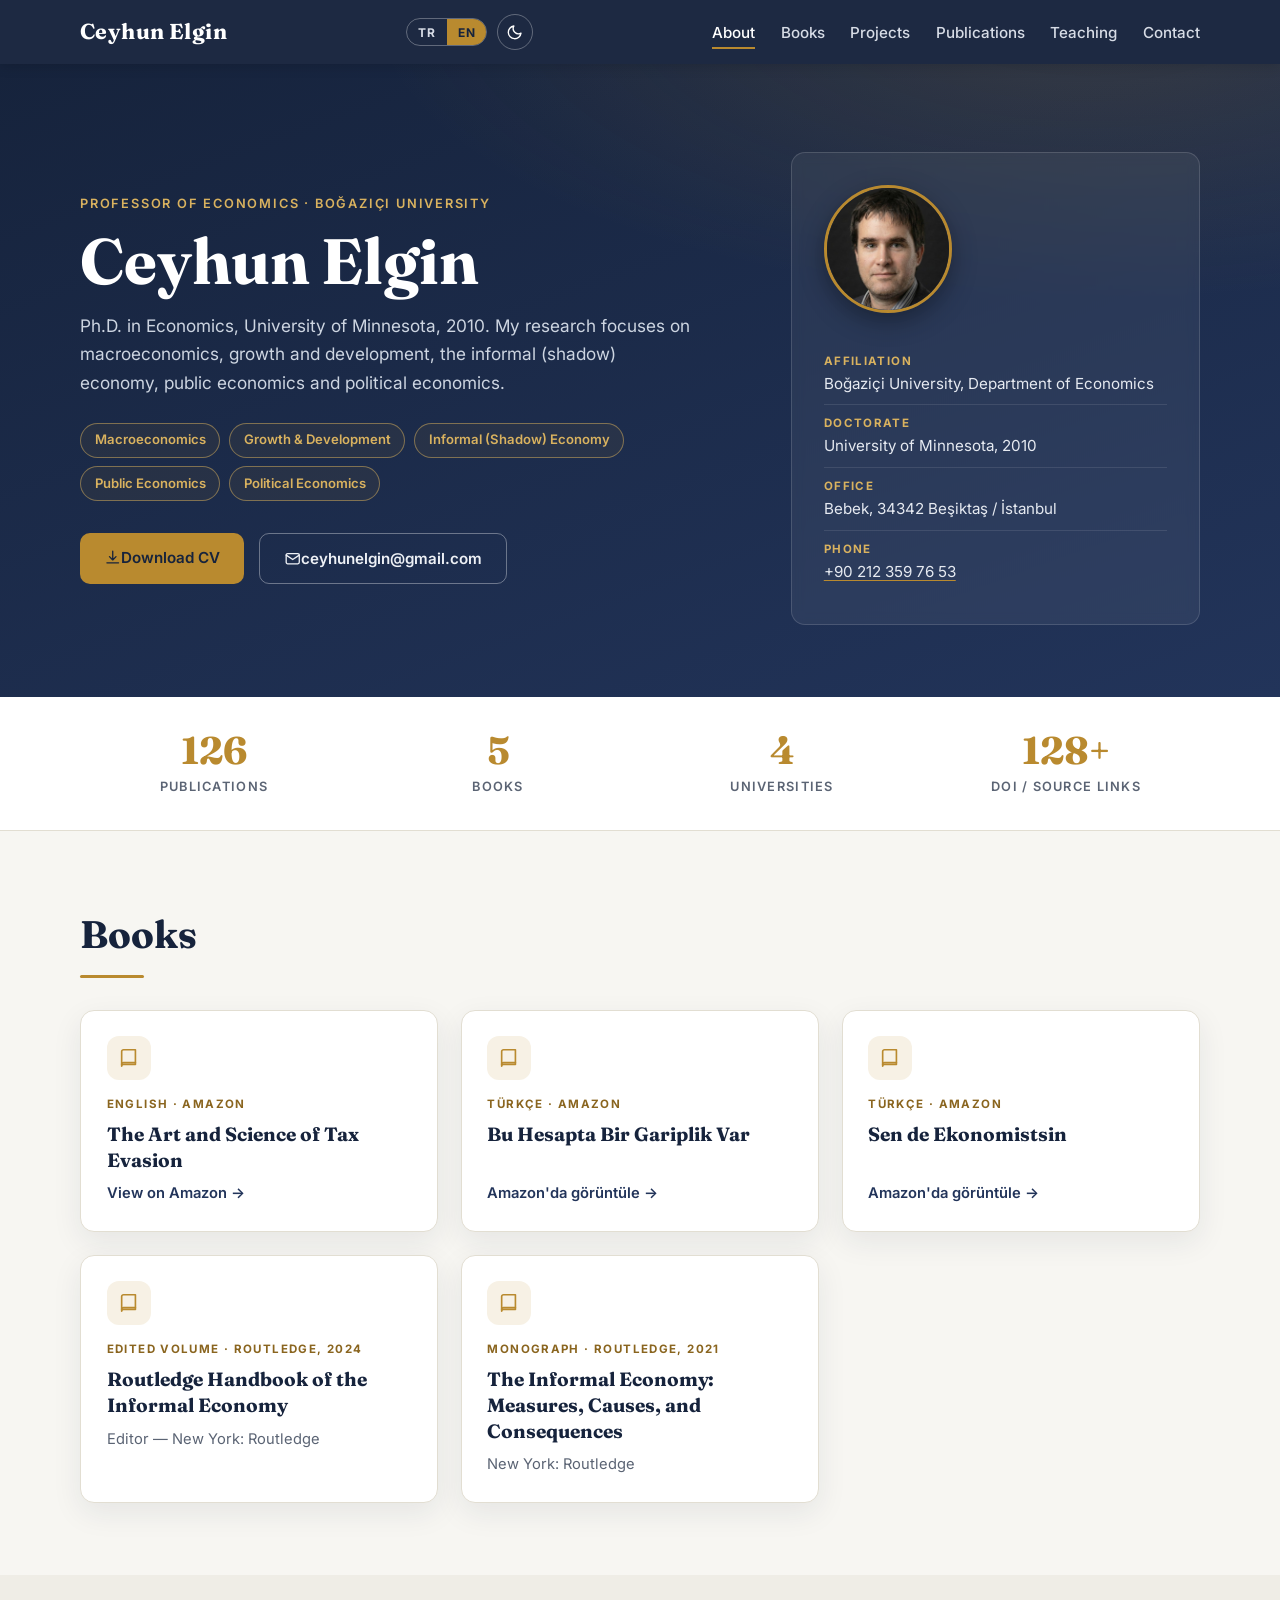
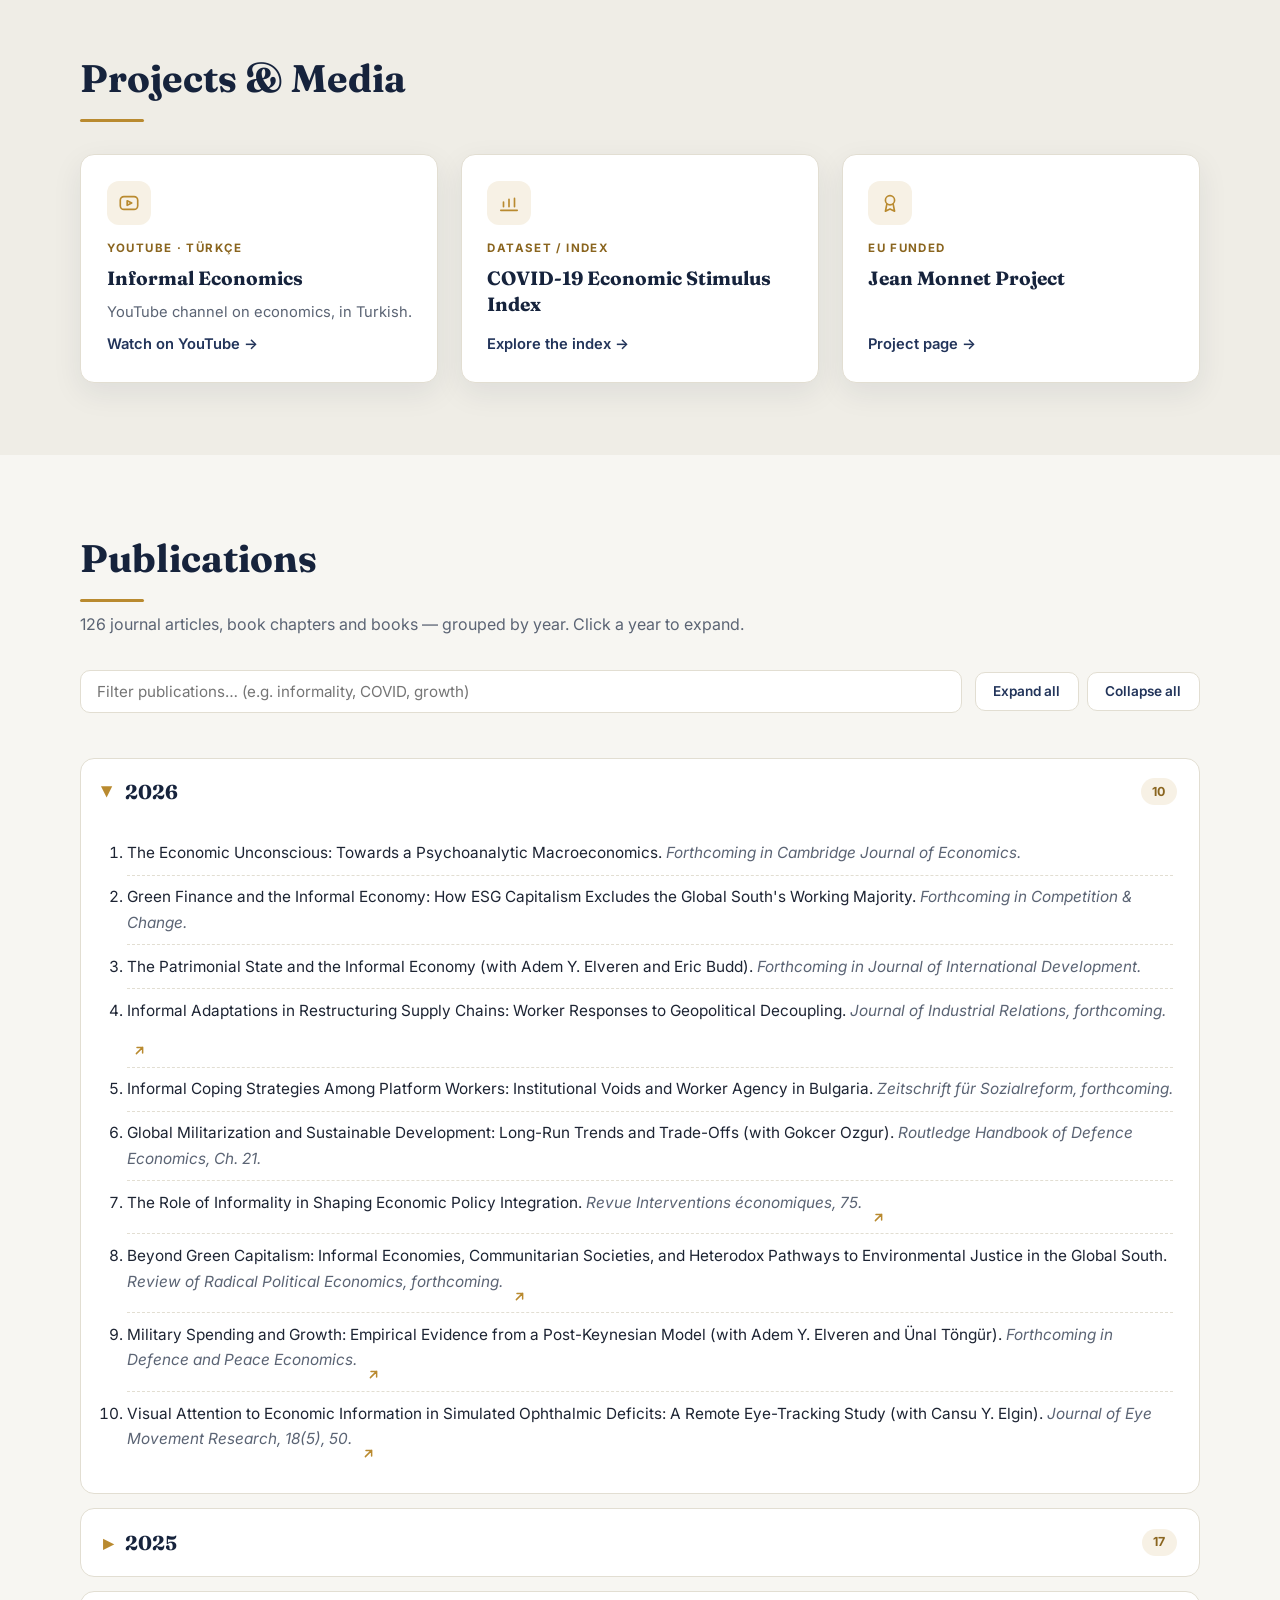
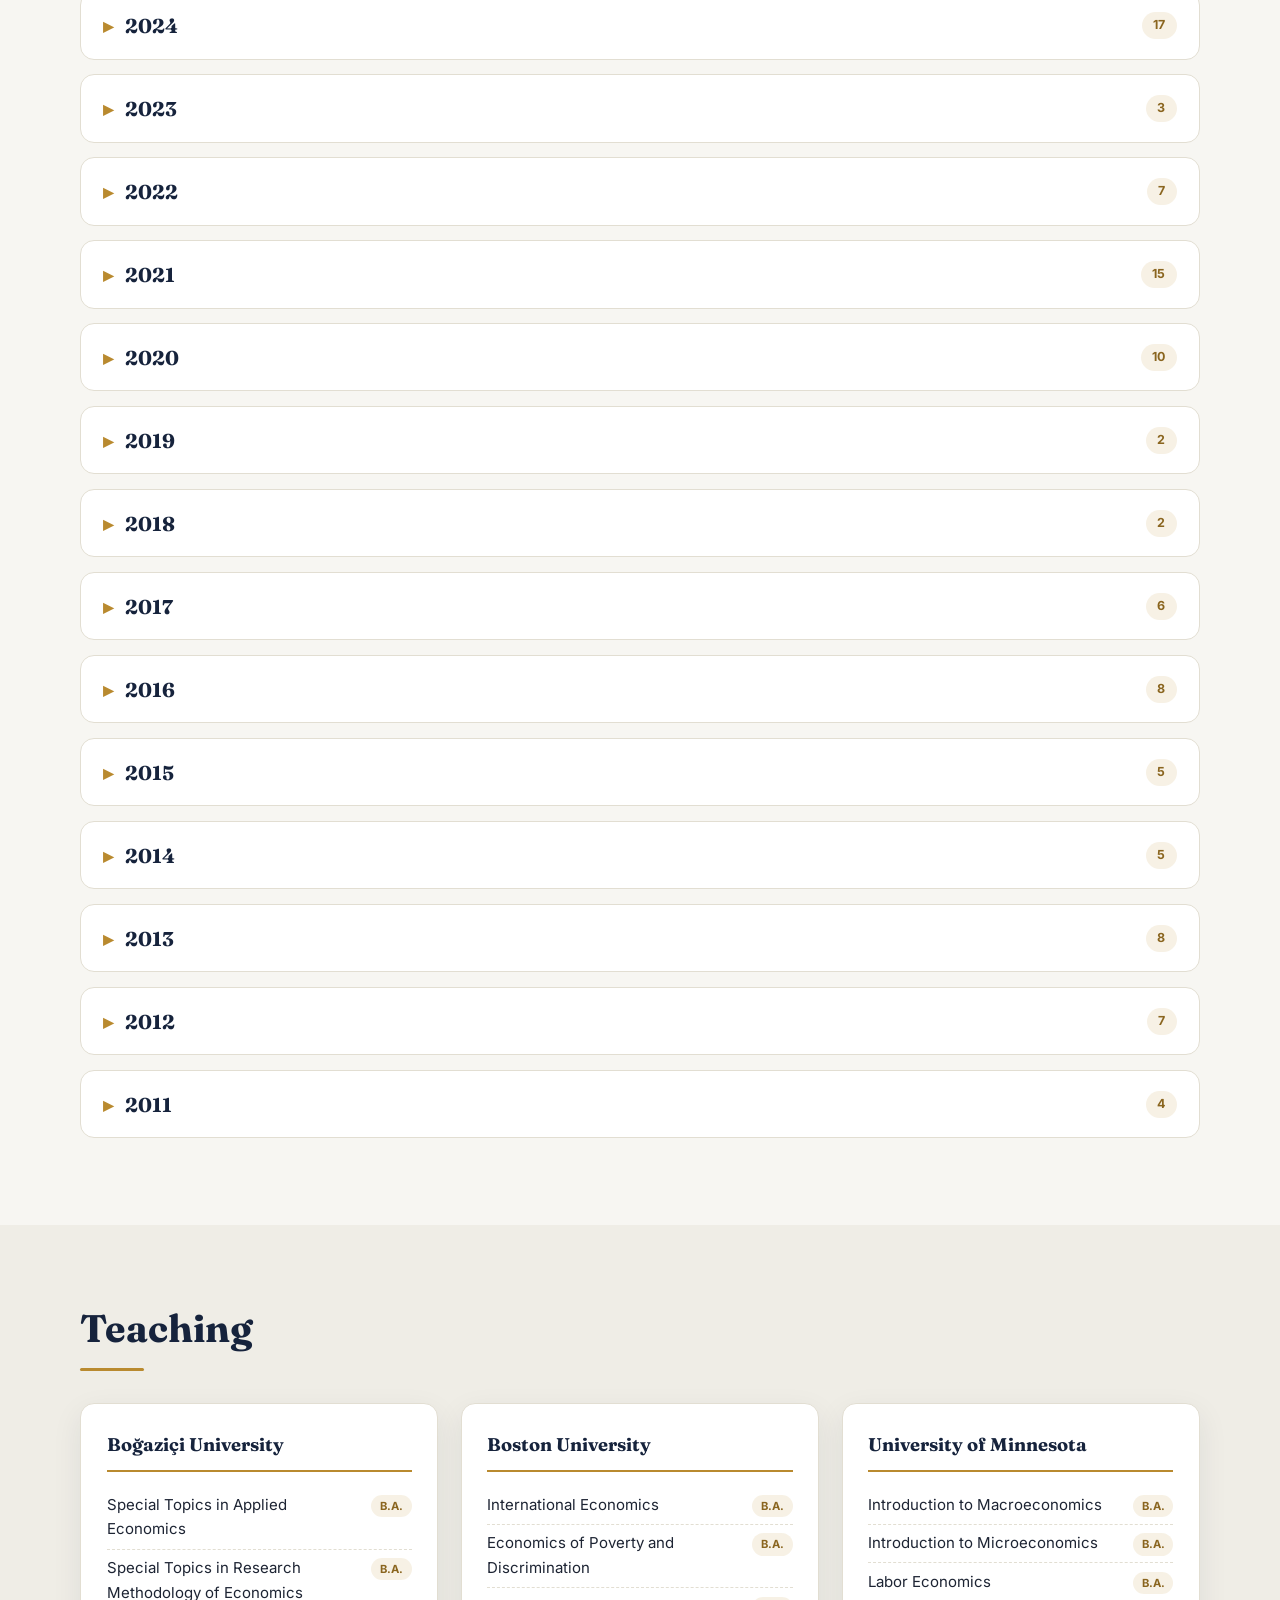
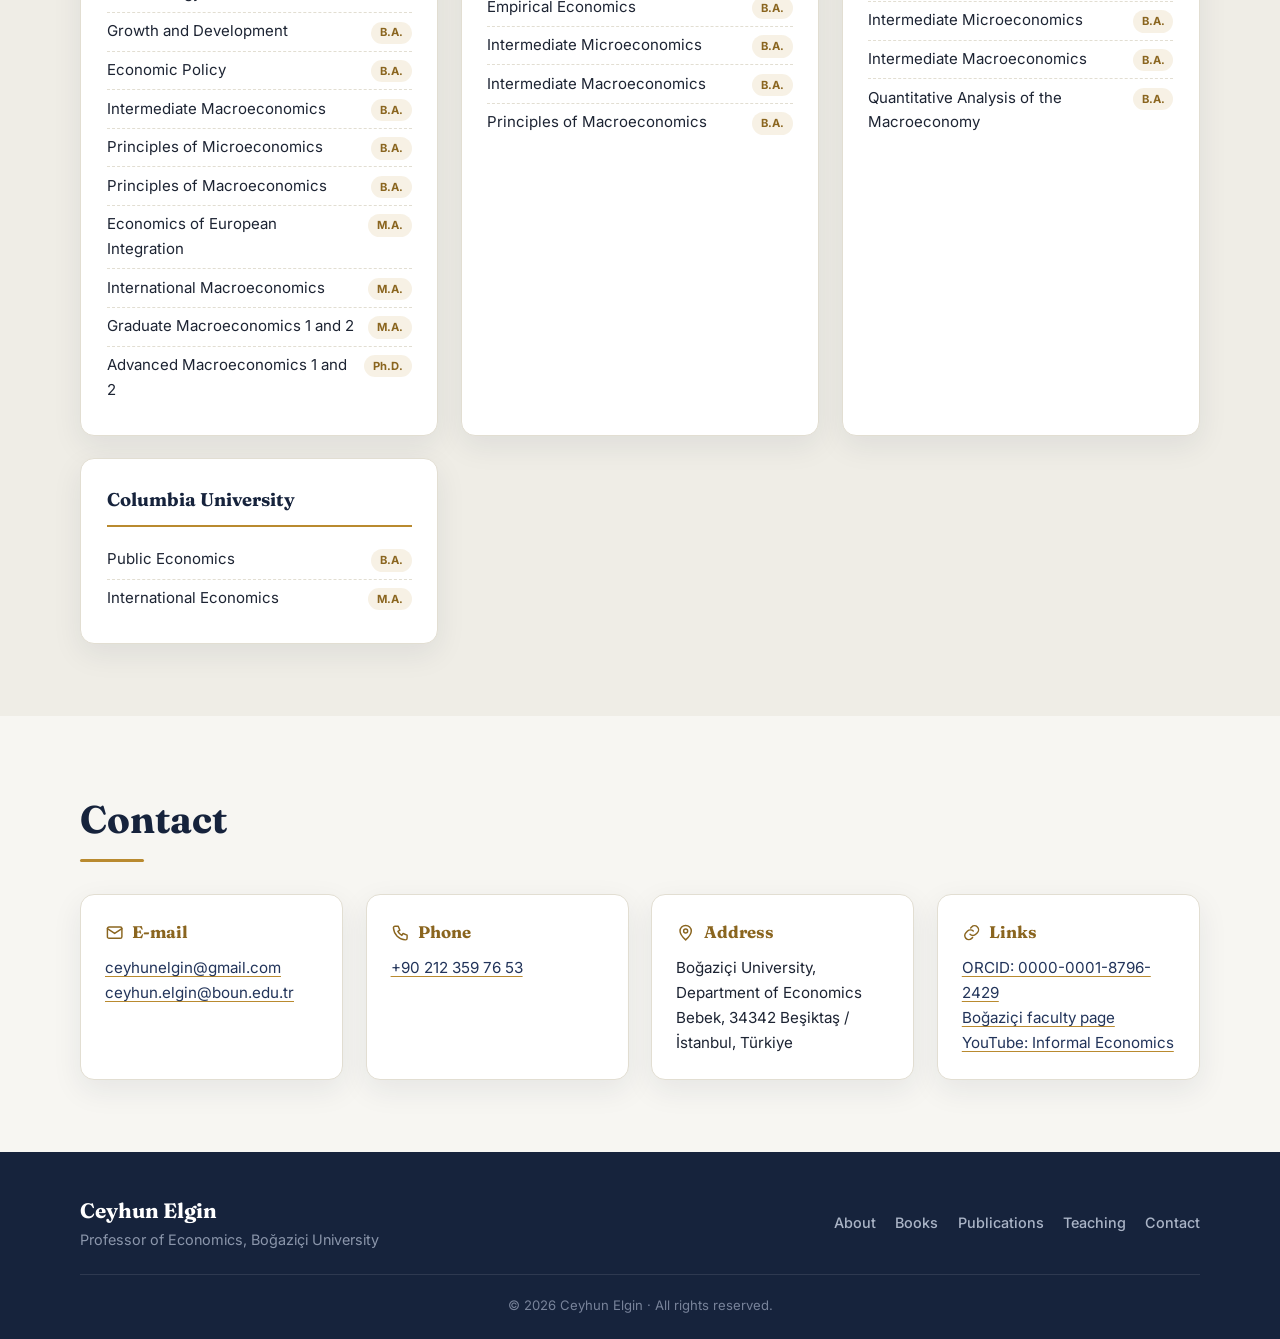
==== commit 60878df2: "Audit duzeltmeleri: istatistik yaris durumu + repo devir override + token/FOUC/HTTPS/SEO - main.js: " ====
--- a/index.html
+++ b/index.html
@@ -13,6 +13,7 @@
   <meta property="og:image" content="https://ceyhunelgin.com/assets/photo.jpg">
   <meta property="og:image:alt" content="Ceyhun Elgin">
   <meta name="twitter:card" content="summary">
+  <link rel="canonical" href="https://ceyhunelgin.com/">
   <link rel="preconnect" href="https://fonts.googleapis.com">
   <link rel="preconnect" href="https://fonts.gstatic.com" crossorigin>
   <link href="https://fonts.googleapis.com/css2?family=Fraunces:opsz,wght@9..144,600;9..144,700&amp;family=Inter:wght@400;500;600;700&amp;display=swap" rel="stylesheet">
@@ -33,6 +34,18 @@
     ]
   }
   </script>
+  <script>
+    // Tema flasini (FOUC) onle: ilk boyamadan once data-theme'i ayarla.
+    // js/main.js acilisinda ayni degeri dogrular/gunceller.
+    (function () {
+      try {
+        var t = new URLSearchParams(location.search).get('theme')
+          || localStorage.getItem('theme')
+          || (matchMedia('(prefers-color-scheme: dark)').matches ? 'dark' : 'light');
+        document.documentElement.dataset.theme = t;
+      } catch (e) { /* private mode */ }
+    })();
+  </script>
   <link rel="stylesheet" href="css/style.css">
 </head>
 <body>
@@ -83,7 +96,7 @@
             <li data-i18n="hero.tag5">Political Economics</li>
           </ul>
           <div class="hero__actions">
-            <a class="btn btn--primary" href="http://web.boun.edu.tr/elgin/CV_Ceyhun_Elgin.pdf" target="_blank" rel="noopener"><svg class="ic" viewBox="0 0 24 24" aria-hidden="true"><path d="M12 3v12m0 0l-4.5-4.5M12 15l4.5-4.5M4 19h16"/></svg><span data-i18n="hero.cv">Download CV</span></a>
+            <a class="btn btn--primary" href="https://web.boun.edu.tr/elgin/CV_Ceyhun_Elgin.pdf" target="_blank" rel="noopener"><svg class="ic" viewBox="0 0 24 24" aria-hidden="true"><path d="M12 3v12m0 0l-4.5-4.5M12 15l4.5-4.5M4 19h16"/></svg><span data-i18n="hero.cv">Download CV</span></a>
             <a class="btn btn--ghost" href="mailto:ceyhunelgin@gmail.com"><svg class="ic" viewBox="0 0 24 24" aria-hidden="true"><rect x="3" y="5" width="18" height="14" rx="2"/><path d="M3 7l9 6 9-6"/></svg>ceyhunelgin@gmail.com</a>
           </div>
         </div>
